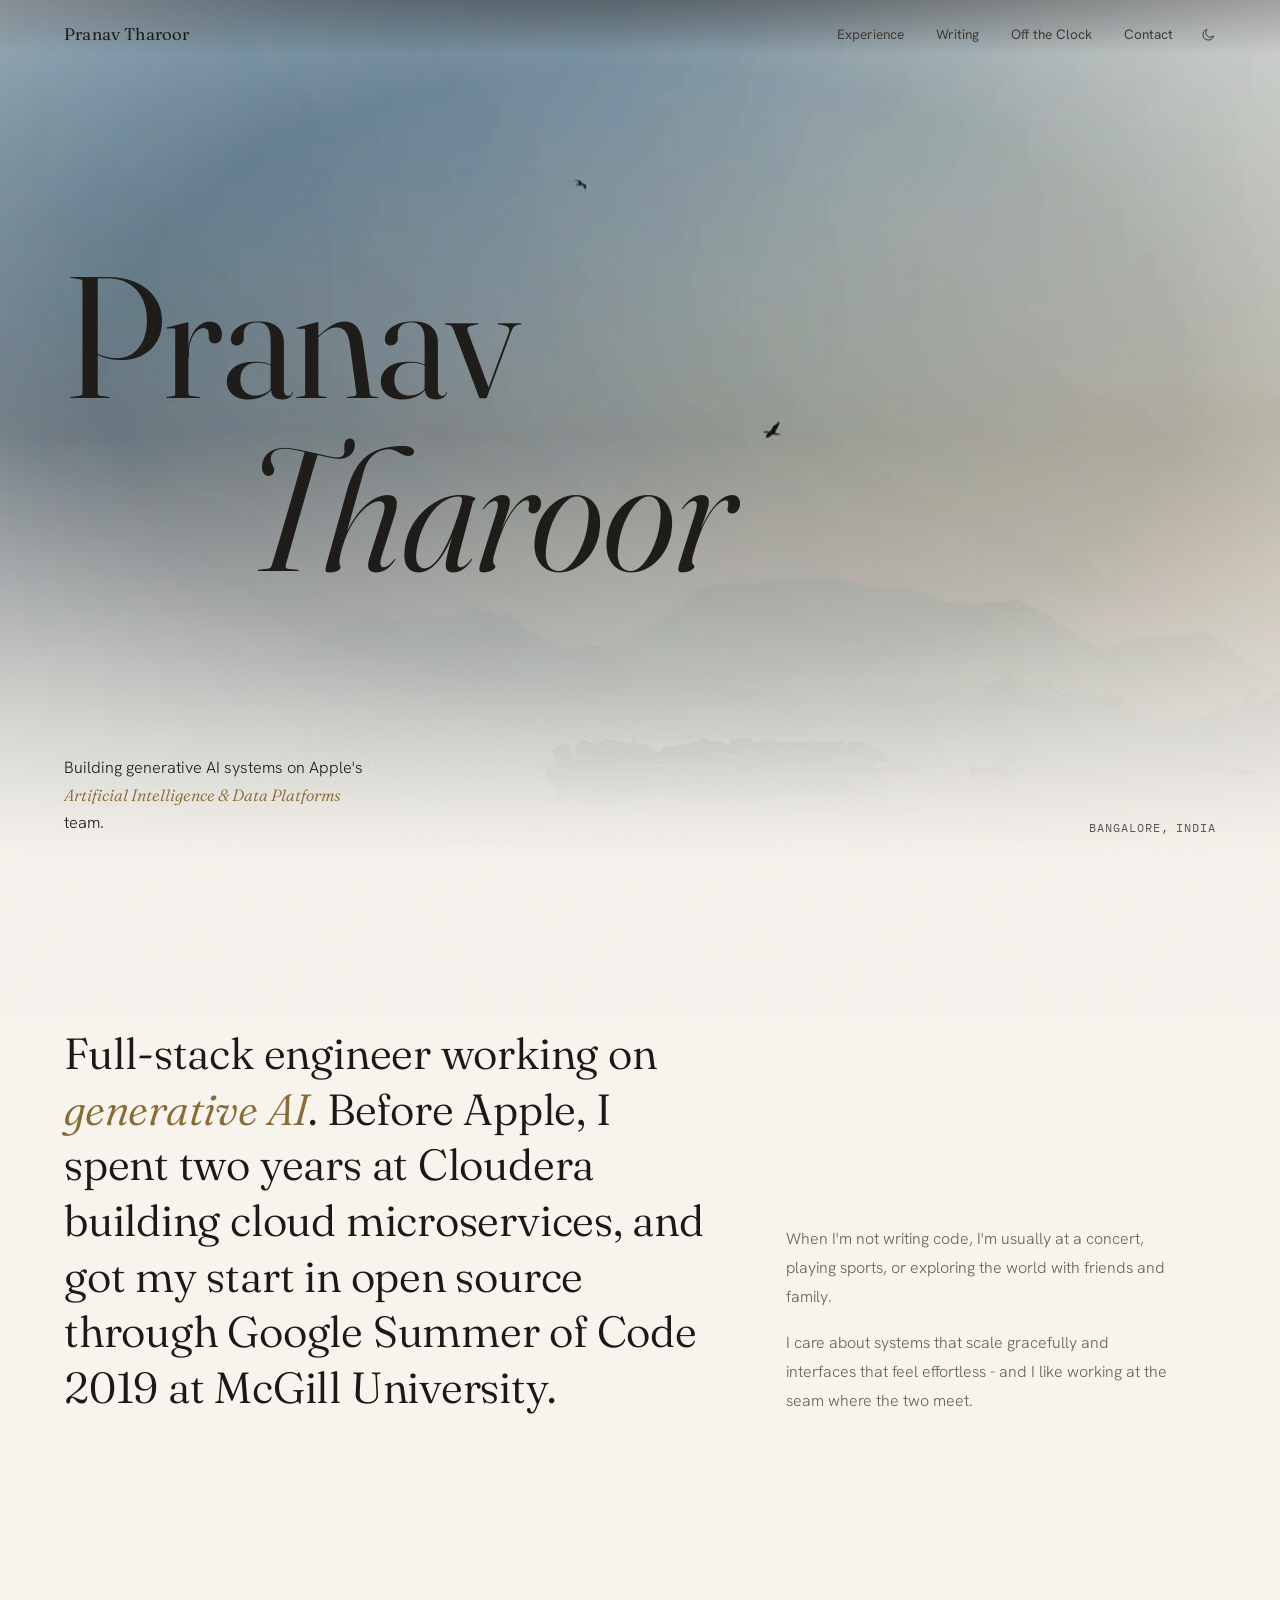
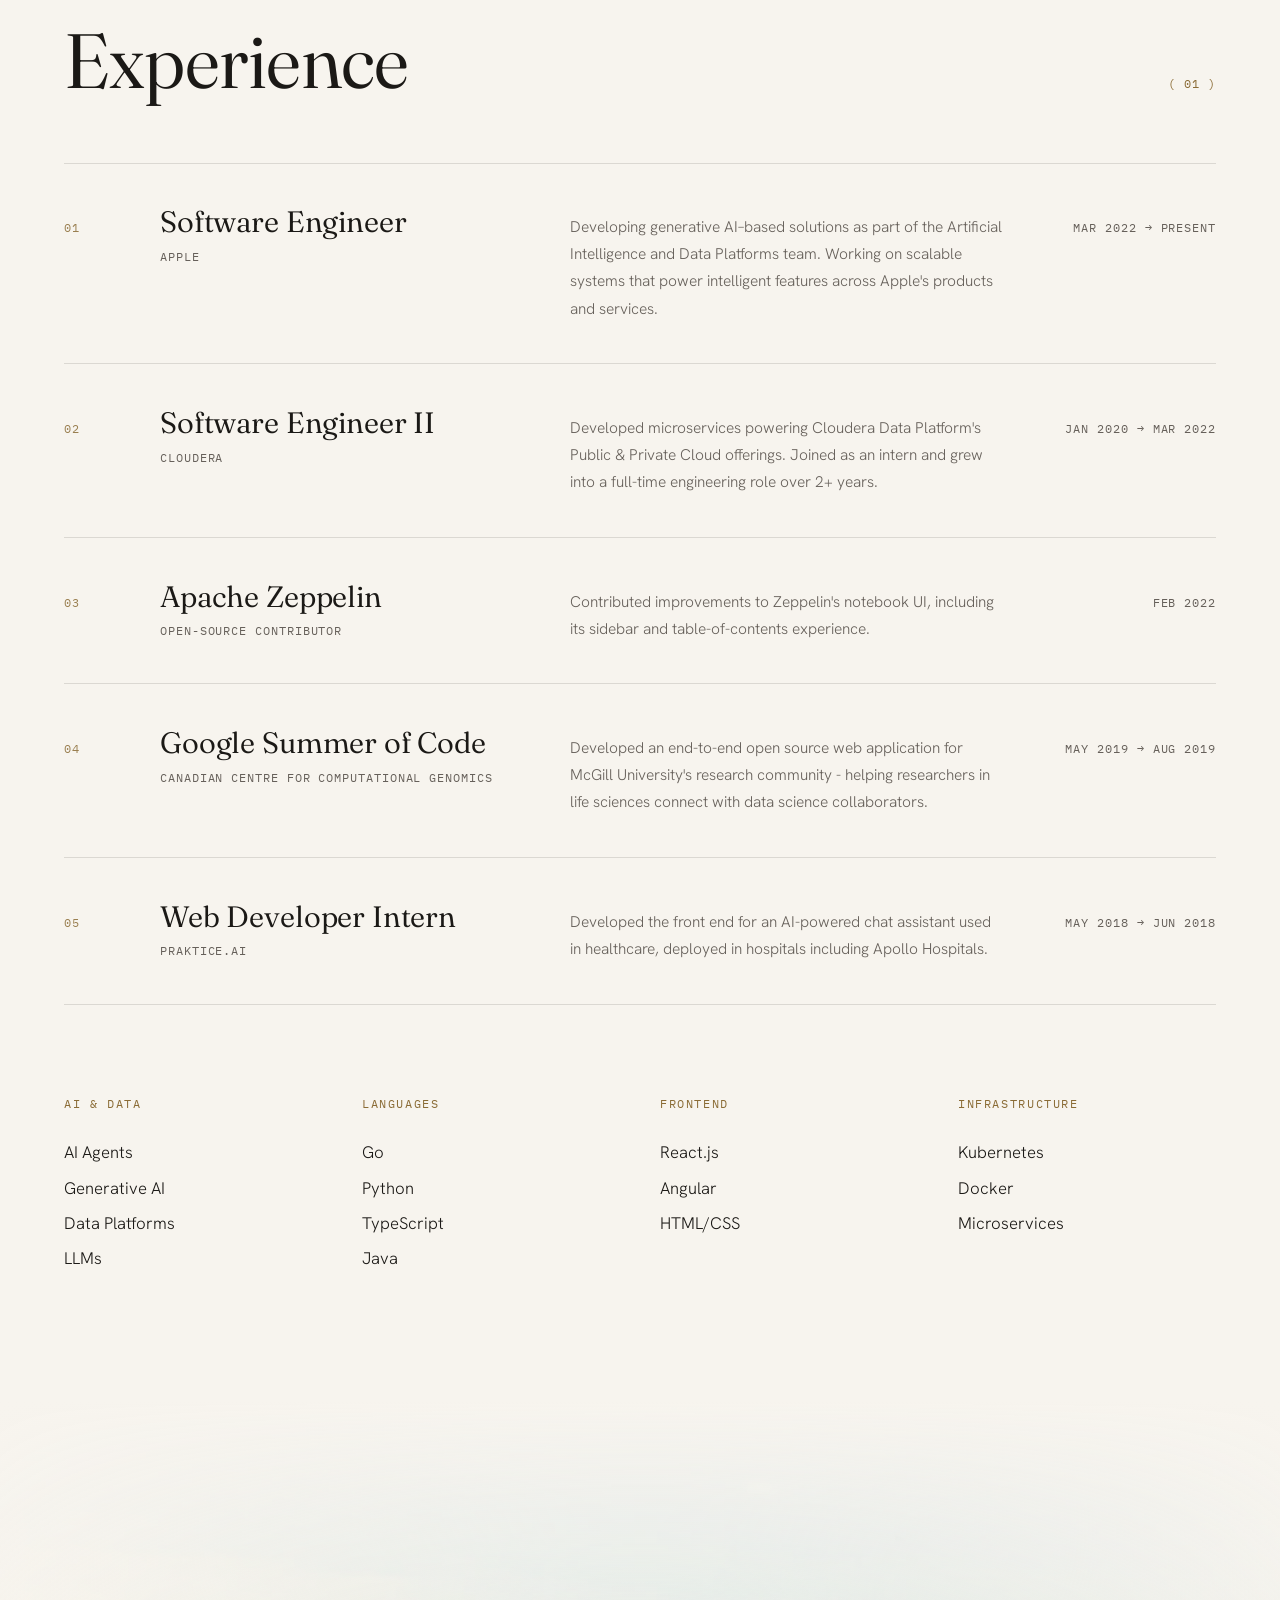
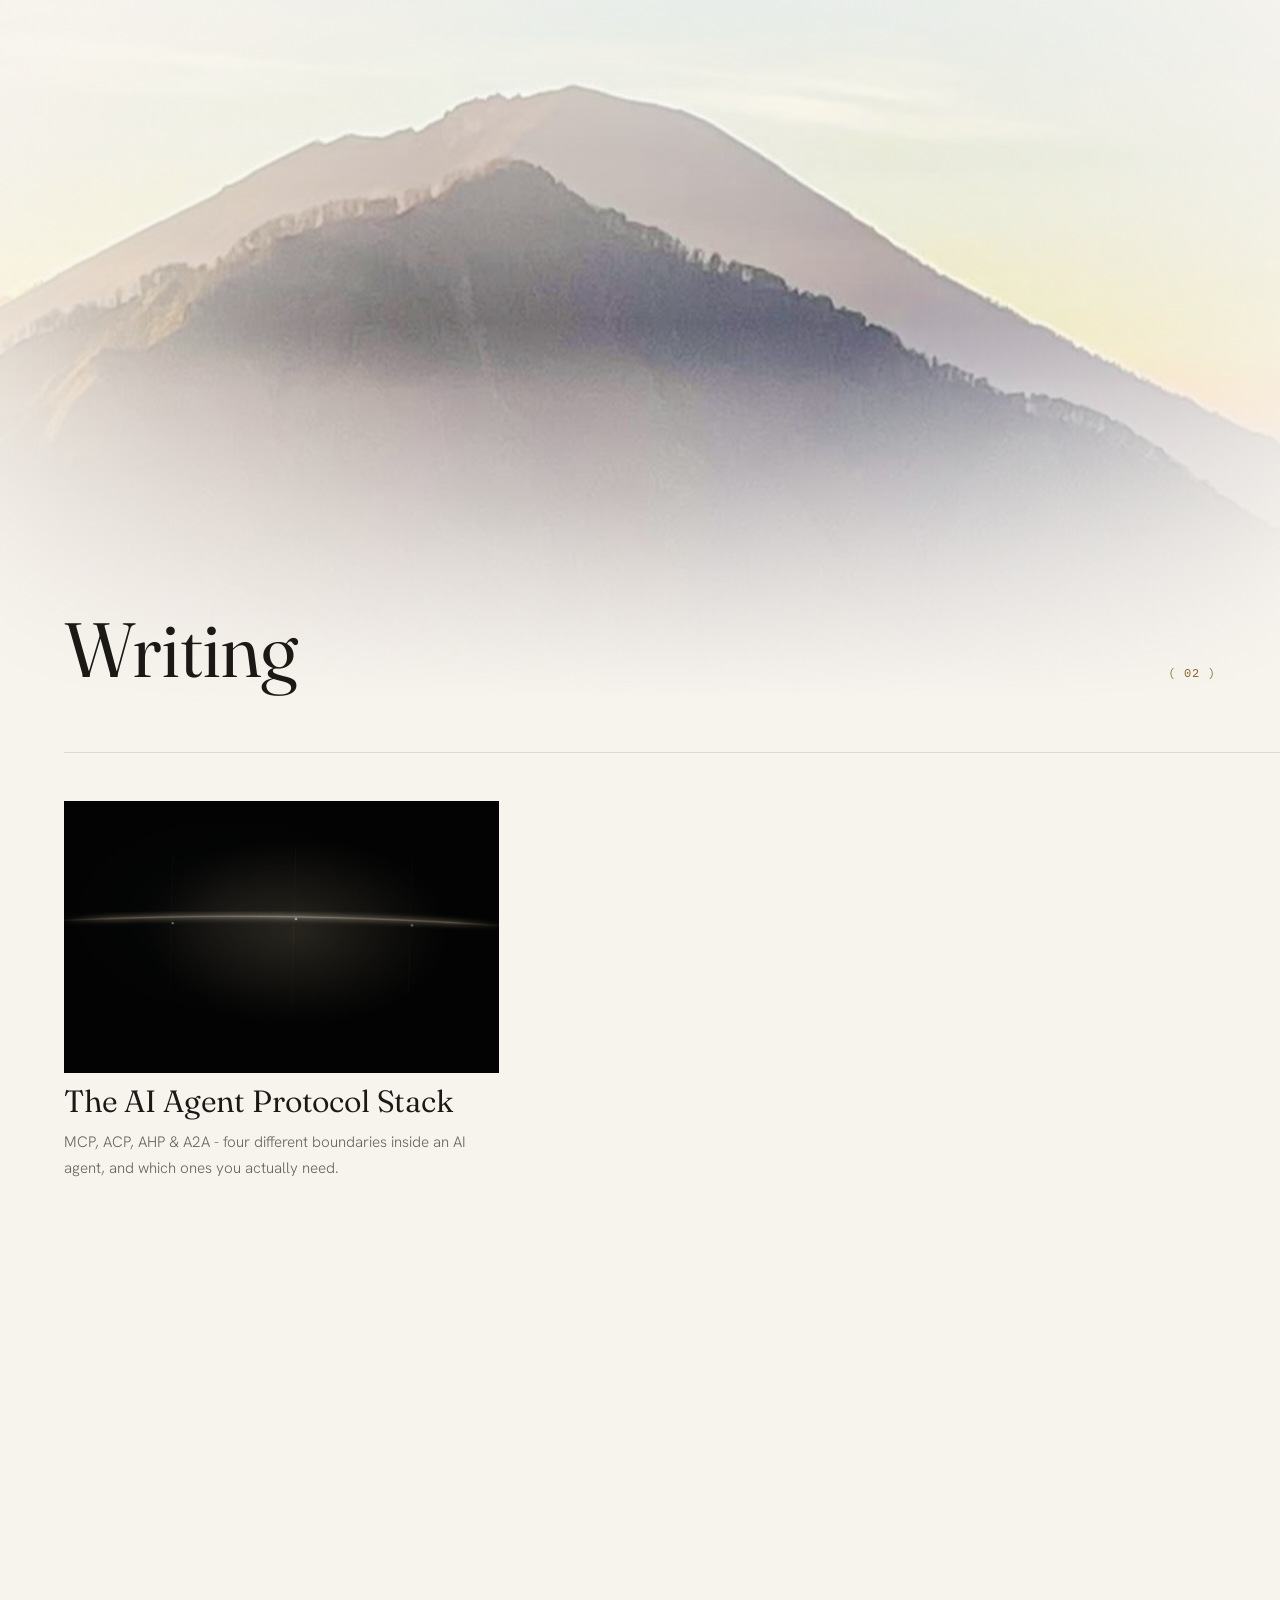
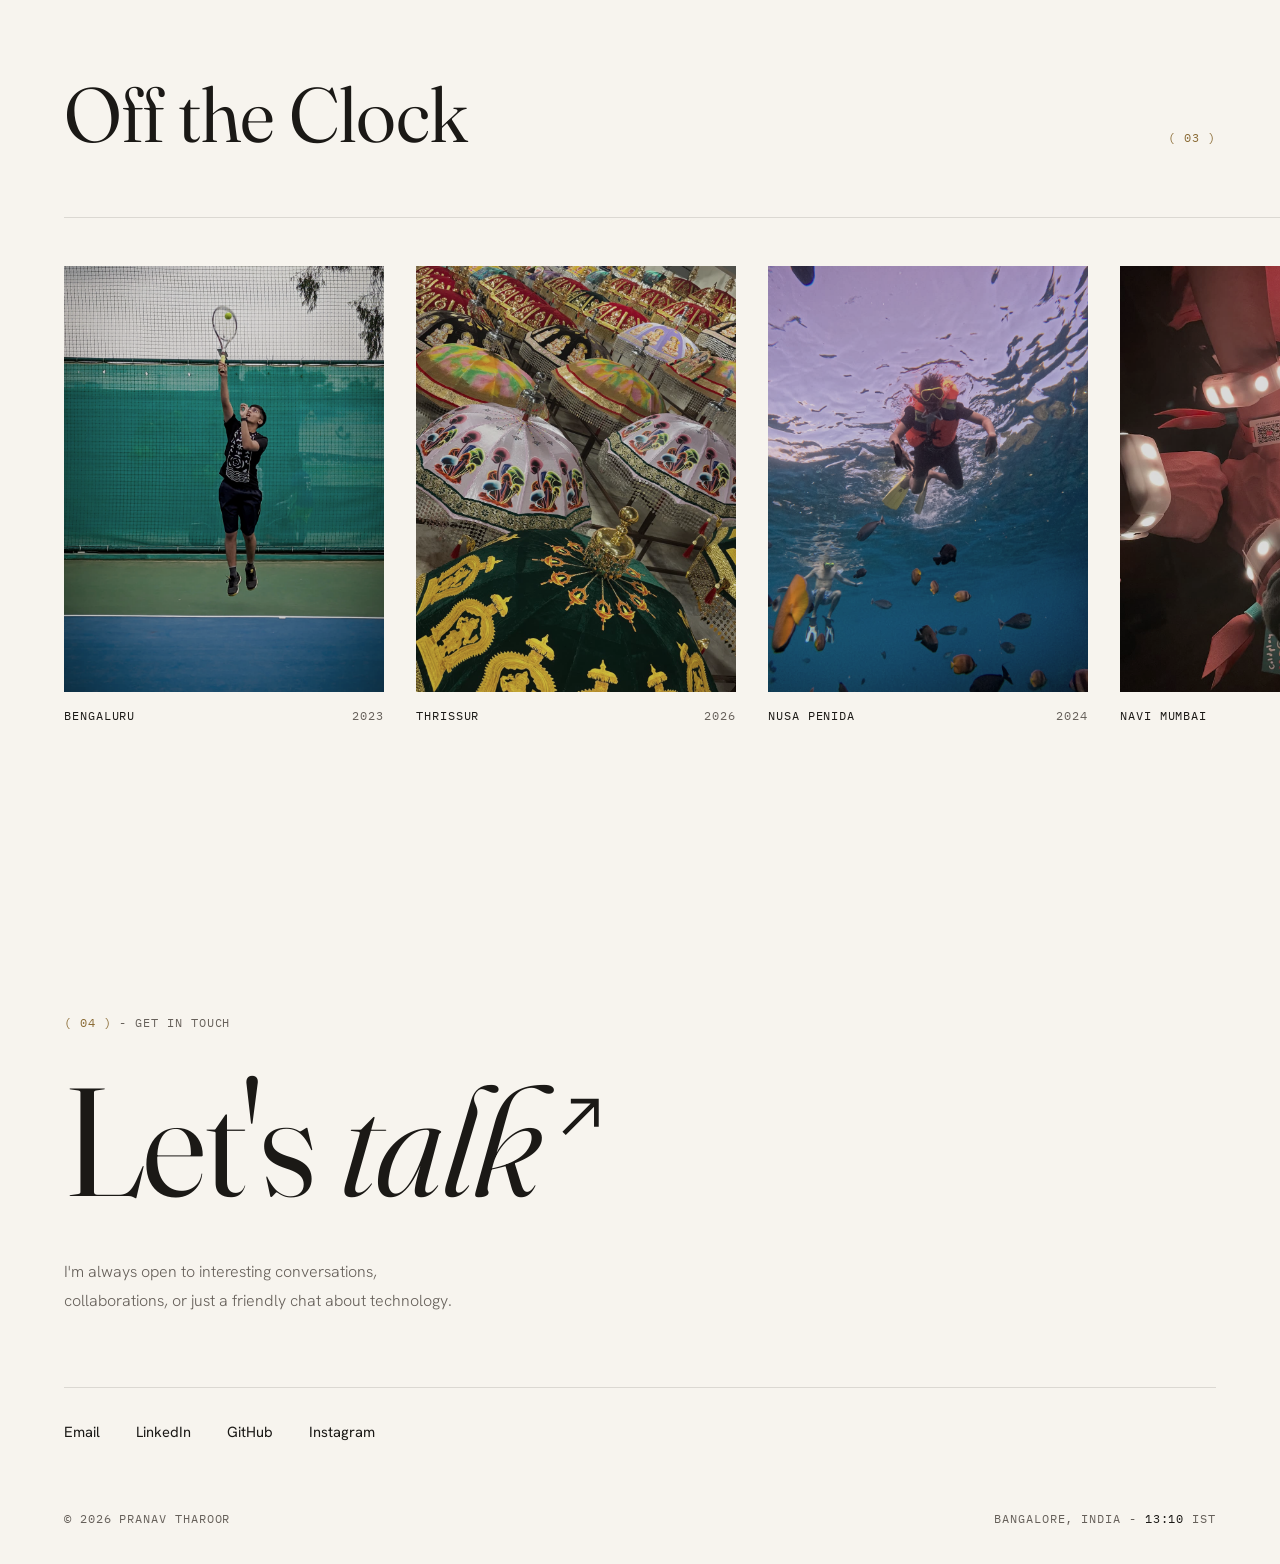
==== index.html @ c59df509 "Add Apache Zeppelin to Experience, and fix a date-column alignment bug Apache Zeppelin / Open-source" ====
<!DOCTYPE html>
<!-- data-writing is the switch for the Writing section: "off" ships without
     it, "on" ships it. Nothing else needs changing — the indices renumber
     themselves and Mount Batur moves back into Off the Clock when it is off. -->
<html lang="en" data-writing="on">
  <head>
    <!-- Stamps data-theme before the <style> below ever paints, so a stored
         preference that disagrees with the system (dark system, saved
         light choice) never flashes the wrong theme first. Blocking and
         inline on purpose — anything deferred runs after first paint.
         Also creates the theme-color meta tag here (not as a static tag
         below) so browser chrome — Safari/Chrome's address bar, iOS's
         status bar — starts in the right color instead of flashing dark
         then correcting once the deferred toggle script runs. --ink's
         two values, kept in sync by hand since a meta tag can't read a
         CSS custom property; the toggle script further down keeps this
         same tag in sync on every later theme change. -->
    <script>
      (function () {
        var stored = null;
        try {
          stored = localStorage.getItem("theme");
        } catch (e) {}
        if (stored === "light" || stored === "dark") {
          document.documentElement.dataset.theme = stored;
        }
        var isLight = stored === "light" || (!stored && window.matchMedia("(prefers-color-scheme: light)").matches);
        var meta = document.createElement("meta");
        meta.setAttribute("name", "theme-color");
        meta.setAttribute("content", isLight ? "#f7f4ee" : "#0d0d0f");
        document.head.appendChild(meta);
      })();
    </script>
    <meta charset="UTF-8" />
    <meta name="viewport" content="width=device-width, initial-scale=1.0" />
    <title>Pranav Tharoor</title>
    <meta
      name="description"
      content="Building generative AI systems on Apple's Artificial Intelligence &amp; Data Platforms team, based in Bangalore. Portfolio, writing, and personal projects."
    />
    <link rel="canonical" href="https://pranavtharoor.com/" />

    <!-- Social preview. og:image must be an absolute URL — crawlers do not
         resolve relative paths. Bump the ?v when og.jpg is replaced, or
         Facebook and LinkedIn will keep serving the cached old one. -->
    <meta property="og:type" content="website" />
    <meta property="og:site_name" content="Pranav Tharoor" />
    <meta property="og:url" content="https://pranavtharoor.com/" />
    <meta property="og:title" content="Pranav Tharoor" />
    <meta
      property="og:description"
      content="Building generative AI systems on Apple's Artificial Intelligence &amp; Data Platforms team, based in Bangalore. Portfolio, writing, and personal projects."
    />
    <meta
      property="og:image"
      content="https://pranavtharoor.com/img/og.jpg?v=1"
    />
    <meta property="og:image:type" content="image/jpeg" />
    <meta property="og:image:width" content="1200" />
    <meta property="og:image:height" content="630" />
    <meta property="og:image:alt" content="Pranav Tharoor" />
    <meta name="twitter:card" content="summary_large_image" />
    <meta name="twitter:title" content="Pranav Tharoor" />
    <meta
      name="twitter:description"
      content="Building generative AI systems on Apple's Artificial Intelligence &amp; Data Platforms team, based in Bangalore. Portfolio, writing, and personal projects."
    />
    <meta
      name="twitter:image"
      content="https://pranavtharoor.com/img/og.jpg?v=1"
    />

    <!-- Structured data, so search engines tie the name to the right person.
         Deliberately no email here — it is already a mailto link in the page,
         and repeating it as structured data only makes harvesting tidier. -->
    <script type="application/ld+json">
      {
        "@context": "https://schema.org",
        "@type": "Person",
        "name": "Pranav Tharoor",
        "url": "https://pranavtharoor.com/",
        "image": "https://pranavtharoor.com/img/og.jpg",
        "jobTitle": "Software Engineer",
        "worksFor": { "@type": "Organization", "name": "Apple" },
        "address": {
          "@type": "PostalAddress",
          "addressLocality": "Bangalore",
          "addressRegion": "Karnataka",
          "addressCountry": "IN"
        },
        "knowsAbout": [
          "Generative AI",
          "Large Language Models",
          "Data Platforms",
          "Distributed Systems"
        ],
        "sameAs": [
          "https://github.com/pranavtharoor",
          "https://in.linkedin.com/in/pranavtharoor"
        ]
      }
    </script>

    <link rel="icon" type="image/svg+xml" href="/favicon.svg" />
    <link rel="preconnect" href="https://fonts.googleapis.com" />
    <link rel="preconnect" href="https://fonts.gstatic.com" crossorigin="" />
    <link
      href="https://fonts.googleapis.com/css2?family=Fraunces:ital,opsz,wght@0,9..144,300..500;1,9..144,300..500&amp;family=Hanken+Grotesk:wght@300;400;500&amp;family=IBM+Plex+Mono:wght@400;500&amp;display=swap"
      rel="stylesheet"
    />
    <style>
      *,
      *::before,
      *::after {
        box-sizing: border-box;
        margin: 0;
        padding: 0;
      }

      /* ————— THEME —————
         --ink/--bone/--muted/--gold/--line are page chrome: they flip
         between the dark and light blocks below. The hero video and the
         Writing section's pinned photograph are graded footage, not
         chrome — same reason the print sheet forces gold to near-black
         rather than trying to make champagne work on paper. Text sitting
         on that footage (the hero masthead, Writing's title/index, nav)
         still flips with the theme same as everywhere else; what stays
         put instead is the footage's own overlay gradients — see
         .hero-video::after, .wr-veil and nav::after, each with a light-
         theme override that washes toward white instead of black once
         the text sitting on them needs to go dark to match. --ink-fixed
         is the one token that stays put on purpose: ::selection's text
         colour, which sits on a gold highlight in both themes and has no
         reason to flip with it. */
      :root {
        --ink: #0d0d0f;
        --ink-soft: #131315;
        --bone: #eae7e1;
        --muted: #8f8c85;
        --gold: #c2a87c;
        --line: rgba(234, 231, 225, 0.12);

        --ink-fixed: #0d0d0f;

        --serif: "Fraunces", Georgia, serif;
        --sans: "Hanken Grotesk", -apple-system, sans-serif;
        --mono: "IBM Plex Mono", monospace;
        --ease: cubic-bezier(0.19, 1, 0.22, 1);
      }
      /* System default: only applies while nothing has been chosen by hand
         (the [data-theme] blocks below both outrank this on specificity). */
      @media (prefers-color-scheme: light) {
        :root {
          --ink: #f7f4ee;
          --ink-soft: #efebe2;
          --bone: #1b1916;
          --muted: #66605a;
          --gold: #8a6b35;
          --line: rgba(20, 18, 14, 0.12);
        }
      }
      :root[data-theme="dark"] {
        --ink: #0d0d0f;
        --ink-soft: #131315;
        --bone: #eae7e1;
        --muted: #8f8c85;
        --gold: #c2a87c;
        --line: rgba(234, 231, 225, 0.12);
      }
      :root[data-theme="light"] {
        --ink: #f7f4ee;
        --ink-soft: #efebe2;
        --bone: #1b1916;
        --muted: #66605a;
        --gold: #8a6b35;
        --line: rgba(20, 18, 14, 0.12);
      }

      html {
        scroll-behavior: smooth;
      }

      body {
        font-family: var(--sans);
        font-weight: 300;
        background: var(--ink);
        color: var(--bone);
        line-height: 1.6;
        font-size: 16px;
        overflow-x: hidden;
      }

      ::selection {
        background: var(--gold);
        color: var(--ink-fixed);
      }

      em {
        font-family: var(--serif);
        font-style: italic;
        font-weight: 340;
      }

      .mono {
        font-family: var(--mono);
        font-size: 0.72rem;
        font-weight: 400;
        letter-spacing: 0.08em;
        text-transform: uppercase;
      }

      /* ————— FILM GRAIN ————— */
      .grain {
        position: fixed;
        inset: -120px;
        z-index: 300;
        pointer-events: none;
        opacity: 0.05;
        background-image: url("data:image/svg+xml,%3Csvg xmlns='http://www.w3.org/2000/svg' width='280' height='280'%3E%3Cfilter id='n'%3E%3CfeTurbulence type='fractalNoise' baseFrequency='0.85' numOctaves='2' stitchTiles='stitch'/%3E%3C/filter%3E%3Crect width='100%25' height='100%25' filter='url(%23n)'/%3E%3C/svg%3E");
        animation: grain 1.4s steps(7) infinite;
      }
      @keyframes grain {
        0% {
          transform: translate(0, 0);
        }
        20% {
          transform: translate(-40px, 30px);
        }
        40% {
          transform: translate(30px, -50px);
        }
        60% {
          transform: translate(-50px, -20px);
        }
        80% {
          transform: translate(40px, 40px);
        }
        100% {
          transform: translate(0, 0);
        }
      }

      /* ————— BIRD —————
         z-index 90 sits above .hero-frame (2) and every section, below nav
         (100) and the grain (300) — so it passes behind the nav glass and
         gets dithered by the grain like everything else on the page.

         --bone rather than --muted: bone is the body text colour, so every
         scrim on this page (.hero-video::after, .wr-scrim, .wr-veil) already
         exists to keep it legible over the footage in both themes, and the
         bird inherits all of that for free. --muted is the token that failed
         exactly this test once already — see the hardcoded override on
         .nav-links a. */
      .bird {
        position: fixed;
        left: 0;
        top: var(--y, 0px);
        z-index: 90;
        width: var(--w, 20px);
        height: var(--w, 20px);
        pointer-events: none;
        color: var(--bone);
        opacity: 0;
        /* -100% is the element's own width, so it rests exactly off-screen —
           no vw overshoot to reason about against body's overflow-x: hidden. */
        transform: translate3d(-100%, 0, 0);
      }
      .bird.is-flying {
        opacity: 0.38;
        animation: fly var(--t) linear var(--delay, 0s) var(--dir, normal)
          forwards;
      }
      /* linear, and a single `to` stop. animation-timing-function applies per
         keyframe interval, so the default ease across stops at 0/50/100 would
         decelerate the bird to a near-stop mid-screen and accelerate it out
         again. A distant bird holds its speed; holding it also means the
         drift can be monotonic, so there is no midpoint to declare. */
      @keyframes fly {
        to {
          transform: translate3d(100vw, var(--rise, 0px), 0);
        }
      }
      /* The flap is a vertical mirror of the same path: scaleY(1) is wings up,
         scaleY(-1) is wings down, and the pass through zero is the
         wings-level frame we would otherwise have to draw. transform-box:
         view-box puts the origin on the body at 12,12, so the wings move and
         the body holds still.

         Three beats then a glide — a gull cruises far more than it flaps, and
         a mark that flaps without pause for twenty seconds is the one thing
         most likely to read as a sprite. The short downstroke against the
         longer recovery is most of what sells it. Scoped to .is-flying so
         there is no infinite animation parked on an idle element. */
      .bird.is-flying path {
        transform-box: view-box;
        /* Both of these are load-bearing. SVG child elements default to
           transform-origin: 0 0, not 50% 50% like HTML — without this the
           scaleY(-1) downstroke mirrors the path clean out of the top of the
           viewBox, where it is clipped, and the bird vanishes on every
           wingbeat. With view-box, 50% 50% is the body at (12,12). */
        transform-origin: 50% 50%;
        animation: flap var(--fw, 2.4s) ease-in-out infinite;
      }
      @keyframes flap {
        0%,
        8% {
          transform: scaleY(0.35);
        }
        15% {
          transform: scaleY(-1);
        }
        26% {
          transform: scaleY(1);
        }
        33% {
          transform: scaleY(-1);
        }
        44% {
          transform: scaleY(1);
        }
        51% {
          transform: scaleY(-1);
        }
        62%,
        100% {
          transform: scaleY(0.35);
        }
      }

      /* ————— NAV ————— */
      nav {
        position: fixed;
        top: 0;
        left: 0;
        right: 0;
        z-index: 100;
        display: flex;
        align-items: center;
        justify-content: space-between;
        padding: 0 5vw;
        height: 68px;
      }
      /* The glass lives on a pseudo-element, not on nav itself, for two
         reasons: it has to reach past the bar to have anywhere to fade into,
         and a mask on it fades the blur as well as the tint. Masking is the
         whole trick — backdrop-filter is normally a hard-edged rectangle that
         stops dead at the element bounds, but when the element carries a mask
         the filtered backdrop is composited through it, so the blur can taper
         off the same way the darkness does. Full strength through the links,
         then out over the ~88px below them.

         The falloff is the (1 - t)^2.5 shape used by the Writing veil, for the
         same reason: a linear mask lands on zero with the slope still steep
         and the eye finds the line, which is the hard edge we are removing.
         Held opaque to 35% so the type keeps the full 0.35 tint it had before
         — above that line this is pixel-identical to the old bar.

         pointer-events matters here: the box extends 68px below the nav, and
         without this it would swallow clicks on whatever sits under it. */
      nav::before,
      nav::after {
        content: "";
        position: absolute;
        inset: 0 0 auto 0;
        z-index: -1;
        pointer-events: none;
        transition: opacity 0.5s var(--ease);
      }
      /* The blur. Masking is the whole trick — backdrop-filter is normally a
         hard-edged rectangle that stops dead at the element bounds, but when
         the element carries a mask the filtered backdrop composites through
         it, so the blur can taper instead of ending.

         Deliberately the shorter of the two layers. A masked backdrop-filter
         lays blurred content over sharp content, and through the middle of the
         ramp — roughly alpha 0.3 to 0.7 — that reads as ghosting around type.
         Keeping the blur short keeps that band to ~30px. Stretching this to
         match the tint would triple it and the page would just look smudged.

         Stops are in px, not percentages, so the opaque plateau stays welded
         to the type at 48px no matter what height this box is given. */
      nav::before {
        height: 140px;
        backdrop-filter: blur(16px) saturate(140%);
        -webkit-backdrop-filter: blur(16px) saturate(140%);
        -webkit-mask-image: linear-gradient(
          to bottom,
          rgba(0, 0, 0, 1) 0,
          rgba(0, 0, 0, 1) 48px,
          rgba(0, 0, 0, 0.727) 59px,
          rgba(0, 0, 0, 0.487) 71px,
          rgba(0, 0, 0, 0.279) 85px,
          rgba(0, 0, 0, 0.128) 100px,
          rgba(0, 0, 0, 0.042) 114px,
          rgba(0, 0, 0, 0.005) 129px,
          rgba(0, 0, 0, 0) 140px
        );
        mask-image: linear-gradient(
          to bottom,
          rgba(0, 0, 0, 1) 0,
          rgba(0, 0, 0, 1) 48px,
          rgba(0, 0, 0, 0.727) 59px,
          rgba(0, 0, 0, 0.487) 71px,
          rgba(0, 0, 0, 0.279) 85px,
          rgba(0, 0, 0, 0.128) 100px,
          rgba(0, 0, 0, 0.042) 114px,
          rgba(0, 0, 0, 0.005) 129px,
          rgba(0, 0, 0, 0) 140px
        );
      }
      /* The darkness, running nearly twice as far. This one is only a
         gradient — no filter — so its length costs nothing to composite, which
         is what lets the tint blend out over 240px while the blur above stays
         cheap and tight. Same (1 - t)^2.5 falloff as the Writing veil: a
         linear ramp lands on zero with the slope still steep and the eye finds
         the line, which is the edge being removed in the first place.
         Paints after ::before, so it darkens the blurred result. */
      nav::after {
        height: 240px;
        background: linear-gradient(
          to bottom,
          rgba(13, 13, 15, 0.35) 0,
          rgba(13, 13, 15, 0.35) 48px,
          rgba(13, 13, 15, 0.254) 73px,
          rgba(13, 13, 15, 0.17) 101px,
          rgba(13, 13, 15, 0.098) 133px,
          rgba(13, 13, 15, 0.045) 167px,
          rgba(13, 13, 15, 0.015) 201px,
          rgba(13, 13, 15, 0.002) 224px,
          rgba(13, 13, 15, 0) 240px
        );
      }
      /* Light theme: the glass lightens instead of darkens — nav text is
         dark now (see .nav-name), so it needs a light patch to sit on, same
         swap as the Writing scrim. Same falloff shape, recoloured via
         color-mix so each stop tracks whichever --ink is current. */
      :root[data-theme="light"] nav::after {
        background: linear-gradient(
          to bottom,
          color-mix(in srgb, var(--ink) 35%, transparent) 0,
          color-mix(in srgb, var(--ink) 35%, transparent) 48px,
          color-mix(in srgb, var(--ink) 25.4%, transparent) 73px,
          color-mix(in srgb, var(--ink) 17%, transparent) 101px,
          color-mix(in srgb, var(--ink) 9.8%, transparent) 133px,
          color-mix(in srgb, var(--ink) 4.5%, transparent) 167px,
          color-mix(in srgb, var(--ink) 1.5%, transparent) 201px,
          color-mix(in srgb, var(--ink) 0.2%, transparent) 224px,
          transparent 240px
        );
      }
      @media (prefers-color-scheme: light) {
        :root:not([data-theme="dark"]) nav::after {
          background: linear-gradient(
            to bottom,
            color-mix(in srgb, var(--ink) 35%, transparent) 0,
            color-mix(in srgb, var(--ink) 35%, transparent) 48px,
            color-mix(in srgb, var(--ink) 25.4%, transparent) 73px,
            color-mix(in srgb, var(--ink) 17%, transparent) 101px,
            color-mix(in srgb, var(--ink) 9.8%, transparent) 133px,
            color-mix(in srgb, var(--ink) 4.5%, transparent) 167px,
            color-mix(in srgb, var(--ink) 1.5%, transparent) 201px,
            color-mix(in srgb, var(--ink) 0.2%, transparent) 224px,
            transparent 240px
          );
        }
      }
      /* One state, driven by whether the masthead is still on screen — the
         glass and the small name arrive together as it passes behind.
         Keep them on the same trigger. Hanging the glass off the hero instead
         left a stretch where the masthead had gone, the small name was in, and
         the hero's own role line scrolled under a nav with nothing behind it.
         The glass is dropped over the hero at all because the video already
         carries its own top gradient — 0.72 ink at the top, out by 32%, so
         still 0.56 at the bar's 68px, ample ground for the links. Laying
         another 0.35 over that made the image 35% dimmer above the line than
         below. Fading the layer's opacity rather than animating
         backdrop-filter, which is expensive to interpolate and janky. */
      .nav--masthead::before,
      .nav--masthead::after {
        opacity: 0;
      }
      .nav-name {
        font-family: var(--serif);
        font-weight: 380;
        font-size: 1.05rem;
        letter-spacing: 0.01em;
        /* Flipping, not *-fixed: nav::after's glass lightens instead of
           darkening in light theme (see below), so dark text is what
           actually reads against it now. */
        color: var(--bone);
        text-decoration: none;
        transition: opacity 0.5s var(--ease), visibility 0.5s var(--ease);
      }
      /* Held back while the masthead is on screen — otherwise the name is set
         twice at once. visibility, not display: the nav is a space-between
         flex row, so removing the name from layout would slide the links left
         and back every time it toggles. It also drops out of the tab order
         while hidden, which opacity alone would not do. */
      .nav--masthead .nav-name {
        opacity: 0;
        visibility: hidden;
      }
      /* Groups the links and the theme toggle so nav keeps exactly two
         flex children — adding the toggle as a third would pull it to
         the bar's dead center instead of the right edge. */
      .nav-right {
        display: flex;
        align-items: center;
        gap: 1.75rem;
      }
      .nav-links {
        display: flex;
        gap: 2rem;
        list-style: none;
      }
      .nav-links a {
        color: var(--muted);
        text-decoration: none;
        font-size: 0.85rem;
        font-weight: 400;
        transition: color 0.2s ease;
      }
      .nav-links a:hover {
        color: var(--bone);
      }
      /* --muted reads fine at rest on dark, but on light it's a warm mid-
         grey that's too close to the (also light) glass behind it. Darker,
         fixed value rather than tuning --muted itself — that token is
         shared with job/contact copy elsewhere that isn't sitting on nav's
         glass and doesn't have the same contrast problem. */
      :root[data-theme="light"] .nav-links a {
        color: #3d3a35;
      }
      @media (prefers-color-scheme: light) {
        :root:not([data-theme="dark"]) .nav-links a {
          color: #3d3a35;
        }
      }
      /* Theme toggle — plain icon button, same restrained language as the
         nav links: no fill, no border, a hover tint and nothing else. */
      .theme-toggle {
        display: flex;
        align-items: center;
        justify-content: center;
        background: none;
        border: none;
        padding: 0.4rem;
        margin: -0.4rem;
        color: var(--muted);
        cursor: pointer;
        transition: color 0.2s ease;
      }
      .theme-toggle:hover {
        color: var(--gold);
      }
      :root[data-theme="light"] .theme-toggle {
        color: #3d3a35;
      }
      @media (prefers-color-scheme: light) {
        :root:not([data-theme="dark"]) .theme-toggle {
          color: #3d3a35;
        }
      }
      .theme-toggle svg {
        width: 15px;
        height: 15px;
        display: block;
      }
      /* Icon shown = theme a click switches to. The inline script in <head>
         always resolves and stamps data-theme before first paint (including
         mirroring system preference when nothing has been chosen by hand),
         so these two rules are the only ones that matter with JS on. The
         media query is strictly a no-JS fallback. */
      .theme-toggle [data-icon-moon] {
        display: none;
      }
      :root[data-theme="light"] .theme-toggle [data-icon-sun] {
        display: none;
      }
      :root[data-theme="light"] .theme-toggle [data-icon-moon] {
        display: block;
      }
      @media (prefers-color-scheme: light) {
        :root:not([data-theme]) .theme-toggle [data-icon-sun] {
          display: none;
        }
        :root:not([data-theme]) .theme-toggle [data-icon-moon] {
          display: block;
        }
      }

      /* ————— HERO ————— */
      #hero {
        position: relative;
        height: 100vh;
        min-height: 620px;
        overflow: hidden;
      }

      .hero-video {
        position: absolute;
        inset: 0;
        opacity: 0;
        animation: fade-in 1.8s ease 0.2s forwards;
      }
      .hero-video video {
        position: absolute;
        top: 0;
        left: 0;
        width: 100%;
        height: 115%;
        object-fit: cover;
        object-position: center 40%;
        transform: rotateY(180deg) translate3d(0, var(--parallax, 0px), 0);
        filter: grayscale(0.15) contrast(1.05) brightness(0.72);
        will-change: transform;
      }
      /* iOS paints its own play button over any paused video — including over
         a poster while autoplay is still being refused. Cover every shadow
         part, and apply it to the strip clips too, not just the hero. */
      video::-webkit-media-controls,
      video::-webkit-media-controls-enclosure,
      video::-webkit-media-controls-panel,
      video::-webkit-media-controls-panel-container,
      video::-webkit-media-controls-overlay-play-button,
      video::-webkit-media-controls-play-button,
      video::-webkit-media-controls-start-playback-button {
        display: none !important;
        -webkit-appearance: none !important;
        opacity: 0 !important;
        pointer-events: none !important;
        height: 0 !important;
        width: 0 !important;
      }
      .hero-video::after {
        content: "";
        position: absolute;
        inset: 0;
        /* Corner vignette and the top scrim (nav legibility) stay literal,
           fixed-dark — mood grading on the footage itself. Only the bottom
           stop is a page-boundary handoff, so it alone follows the theme:
           the video now resolves into whichever colour the section below
           it actually is. */
        background: radial-gradient(
            110% 90% at 50% 42%,
            transparent 42%,
            rgba(13, 13, 15, 0.6) 100%
          ),
          linear-gradient(
            to bottom,
            rgba(13, 13, 15, 0.72) 0%,
            transparent 32%,
            /* color-mix, not the bare "transparent" keyword: fading a
               variable color straight to transparent interpolates through
               transparent BLACK, which is invisible against dark --ink but
               shows as a muddy grey dip once --ink is a light cream. */
              color-mix(in srgb, var(--ink) 0%, transparent) 62%,
            var(--ink) 100%
          );
        pointer-events: none;
      }
      /* Light theme: the video washes toward white rather than black, since
         the masthead sitting on it is dark text now (see .hero-name). Kept
         as a full override rather than re-tokenizing the rule above —
         the stop positions themselves change, not just the colour, so a
         var() swap alone can't do this. A sliver of the original dark top
         scrim survives (0-6%) purely so the permanently-dark nav glass
         still has *something* dark immediately behind it. Past that the
         video is left alone until 48% — a much wider untouched band than
         earlier passes at this, so most of the frame stays visible footage
         — then washes to white by 96%, near the very bottom edge, so it
         still resolves cleanly into the section below. Radial corner
         vignette pushed out to match (38% vs. the earlier 20%). */
      :root[data-theme="light"] .hero-video::after {
        background: radial-gradient(
            110% 90% at 50% 42%,
            transparent 38%,
            var(--ink) 100%
          ),
          linear-gradient(
            to bottom,
            rgba(13, 13, 15, 0.5) 0%,
            transparent 6%,
            color-mix(in srgb, var(--ink) 0%, transparent) 48%,
            var(--ink) 96%
          );
      }
      @media (prefers-color-scheme: light) {
        :root:not([data-theme="dark"]) .hero-video::after {
          background: radial-gradient(
              110% 90% at 50% 42%,
              transparent 38%,
              var(--ink) 100%
            ),
            linear-gradient(
              to bottom,
              rgba(13, 13, 15, 0.5) 0%,
              transparent 6%,
              color-mix(in srgb, var(--ink) 0%, transparent) 48%,
              var(--ink) 96%
            );
        }
      }

      .hero-frame {
        position: relative;
        z-index: 2;
        height: 100%;
        display: flex;
        flex-direction: column;
        padding: 100px 5vw 7vh;
      }
      /* Two auto margins rather than justify-content, because the frame has
         two children now and space-between would pin the masthead to the top
         padding — a ~250px jump up the page. Auto margins are resolved before
         justify-content and split the free space evenly between them, which
         reproduces what space-between gave across three children: an equal gap
         above the masthead and below it, both scaling with viewport height.
         Measured, the masthead lands within 9px of where it used to sit. */
      .hero-name,
      .hero-bottom {
        margin-top: auto;
      }

      .hero-name {
        font-family: var(--serif);
        font-weight: 360;
        font-size: clamp(4.2rem, 13.5vw, 13.5rem);
        line-height: 0.94;
        letter-spacing: -0.01em;
        /* Flipping, not *-fixed: light theme washes the lower half of the
           video toward white (see .hero-video::after), so the masthead
           needs to go dark there rather than staying bone regardless. */
        color: var(--bone);
      }
      .hero-name .line {
        display: block;
        overflow: hidden;
        padding-bottom: 0.06em;
      }
      .hero-name .line-inner {
        display: block;
        transform: translateY(112%);
        animation: rise 1.3s var(--ease) 0.25s forwards;
      }
      .hero-name .line--2 {
        margin-left: clamp(2.5rem, 14vw, 15rem);
      }
      .hero-name .line--2 .line-inner {
        animation-delay: 0.38s;
        font-style: italic;
        font-weight: 340;
      }

      .hero-bottom {
        display: flex;
        justify-content: space-between;
        align-items: flex-end;
        gap: 2rem;
        opacity: 0;
        animation: fade-in 1s ease 1.1s forwards;
      }
      .hero-role {
        max-width: 34ch;
        font-size: 1.02rem;
        font-weight: 300;
        color: var(--bone);
        line-height: 1.65;
      }
      .hero-role em {
        color: var(--gold);
      }
      /* The fourth corner. Dimmer than the role beside it so the pair reads as
         statement and marginal note rather than two equal lines. color-mix,
         not a literal bone rgba, so this dims whichever bone is current. */
      .hero-where {
        color: color-mix(in srgb, var(--bone) 72%, transparent);
        white-space: nowrap;
      }

      @keyframes rise {
        to {
          transform: translateY(0);
        }
      }
      @keyframes fade-in {
        to {
          opacity: 1;
        }
      }

      /* ————— MARQUEE ————— */
      .marquee {
        border-top: 1px solid var(--line);
        border-bottom: 1px solid var(--line);
        padding: 1.1rem 0;
        overflow: hidden;
      }
      .marquee-track {
        display: flex;
        width: max-content;
        animation: marquee 42s linear infinite;
      }
      .marquee-set {
        display: flex;
        align-items: baseline;
        gap: 2.75rem;
        padding-right: 2.75rem;
        white-space: nowrap;
      }
      .mq-sans {
        font-size: 0.8rem;
        font-weight: 400;
        letter-spacing: 0.22em;
        text-transform: uppercase;
        color: var(--muted);
      }
      .mq-serif {
        font-family: var(--serif);
        font-style: italic;
        font-weight: 340;
        font-size: 1.15rem;
        color: var(--bone);
      }
      .mq-dot {
        color: var(--gold);
        font-size: 0.8rem;
      }
      @keyframes marquee {
        to {
          transform: translateX(-50%);
        }
      }

      /* ————— SECTIONS ————— */
      section {
        padding: clamp(6rem, 14vh, 10rem) 5vw;
      }

      .sec-head {
        display: flex;
        align-items: baseline;
        justify-content: space-between;
        gap: 2rem;
        margin-bottom: clamp(3rem, 7vh, 5rem);
      }
      .sec-title {
        font-family: var(--serif);
        font-weight: 360;
        font-size: clamp(2.6rem, 6vw, 4.8rem);
        line-height: 1;
        letter-spacing: -0.01em;
      }
      .sec-idx {
        color: var(--gold);
      }

      /* ————— STATEMENT / ABOUT ————— */
      #about {
        display: grid;
        grid-template-columns: 1.5fr 1fr;
        gap: clamp(2.5rem, 6vw, 6rem);
        align-items: end;
      }
      .statement-lead {
        font-family: var(--serif);
        font-weight: 340;
        font-size: clamp(1.7rem, 3.4vw, 3rem);
        line-height: 1.28;
        letter-spacing: -0.005em;
      }
      .statement-lead em {
        color: var(--gold);
      }
      .statement-body {
        display: flex;
        flex-direction: column;
        gap: 1.1rem;
        max-width: 44ch;
      }
      .statement-body p {
        color: var(--muted);
        font-size: 1rem;
        line-height: 1.8;
      }

      /* ————— EXPERIENCE ————— */
      #experience {
        padding-top: clamp(4rem, 9vh, 7rem);
      }
      .jobs {
        list-style: none;
        border-top: 1px solid var(--line);
      }
      .job {
        display: grid;
        /* Each <li> is its own grid, so an "auto" last column sizes to that
           row's own date text. Every date used to read "Mmm YYYY -> Mmm
           YYYY" (always 19 characters), so they all happened to land on the
           same width - fixing it in ch (the date is .mono, genuinely
           monospace) keeps that alignment for any date text, long or short. */
        grid-template-columns: 3.5rem 1.15fr 1.35fr 19ch;
        gap: 2.5rem;
        align-items: baseline;
        padding: 2.6rem 0;
        border-bottom: 1px solid var(--line);
      }
      .job-idx {
        color: var(--gold);
        opacity: 0.85;
      }
      .job-role {
        font-family: var(--serif);
        font-weight: 360;
        font-size: clamp(1.4rem, 2.3vw, 2rem);
        line-height: 1.15;
        letter-spacing: -0.005em;
      }
      .job-co {
        display: block;
        margin-top: 0.55rem;
        color: var(--muted);
      }
      /* Same underline-draw as .contact-links a, reused here for the one job
         with somewhere to send you: the official listing and the org's own
         thank-you page. currentColor keeps it right in both themes without
         a separate override. */
      .job-role a,
      .job-co a {
        color: inherit;
        text-decoration: none;
        padding-bottom: 2px;
        background-image: linear-gradient(currentColor, currentColor);
        background-size: 0% 1px;
        background-position: left bottom;
        background-repeat: no-repeat;
        transition: background-size 0.35s var(--ease), color 0.2s ease;
      }
      .job-role a:hover,
      .job-co a:hover {
        color: var(--gold);
        background-size: 100% 1px;
      }
      .job-desc {
        color: var(--muted);
        font-size: 0.97rem;
        line-height: 1.75;
        max-width: 56ch;
      }
      .job-date {
        color: var(--muted);
        white-space: nowrap;
        justify-self: end;
      }

      /* ————— CAPABILITIES —————
         No longer its own section — folded into Experience, one skills
         grid under the job list rather than a second heading.
         Deliberately no border-top: the last .job already closes the list
         with its own border-bottom, so a rule here would be a second
         hairline with nothing but whitespace between the two. The gap
         below plus the gold labels are the separation. */
      .caps {
        display: grid;
        grid-template-columns: repeat(4, 1fr);
        gap: 2.5rem;
        margin-top: clamp(4.5rem, 10vh, 7.5rem);
      }
      .cap h4 {
        font-family: var(--mono);
        font-size: 0.72rem;
        font-weight: 400;
        letter-spacing: 0.14em;
        text-transform: uppercase;
        color: var(--gold);
        margin-bottom: 1.4rem;
      }
      .cap ul {
        list-style: none;
      }
      .cap li {
        font-size: 1.05rem;
        font-weight: 300;
        color: var(--bone);
        line-height: 2.1;
      }

      /* ————— FEATURE FLAG —————
         The script removes the section outright, but it runs at the end of the
         body, and #writing is two screens tall — so CSS is what stops it
         painting and reflowing first. Hiding it here also means the plates are
         never fetched (a lazy image inside display:none does not load), and
         that the flag still holds with JavaScript off. */
      [data-writing="off"] #writing,
      [data-writing="off"] .nav-writing {
        display: none;
      }

      /* ————— WRITING —————
         The Mount Batur photograph is used the way the hero video is: as
         environment, never captioned. It is three plates of the same frame —
         the original, an inpainted backfill, and a cut-out foreground — panned
         at different rates, so the valley recedes while the ridge, the huts and
         the people hold their place. Everything visible is from the photograph.

         #writing sets padding: 0 on purpose. The base `section` rule adds 5vw
         down both sides, which on a full-bleed image reads as two black gaps;
         the horizontal padding belongs on .wr-content instead. */
      #writing {
        padding: 0;
      }
      /* #writing-top is the anchor target (see the header markup below) —
         native anchor scrolling puts its top flush with the viewport top,
         which tucks it straight under the fixed 68px nav. Clear the bar
         plus a little breathing room. */
      #writing-top {
        scroll-margin-top: 180px;
      }
      .wr-stage {
        position: relative;
        --p: 0;
        --mx: 0;
        --my: 0;
      }
      .wr-viewport {
        position: sticky;
        top: 0;
        height: 100svh;
        overflow: hidden;
        background: var(--ink);
      }
      /* isolate, or .wr-atmos would soft-light against the page behind it */
      .wr-scene {
        position: absolute;
        inset: 0;
        overflow: hidden;
        isolation: isolate;
      }
      .wr-plate {
        position: absolute;
        inset: -4%;
        width: 108%;
        height: 108%;
        object-fit: cover;
        object-position: 50% calc(38% + (var(--p) * 18%));
        will-change: transform, object-position, opacity;
      }
      /* The untouched frame is the opaque ground the two plates fade in over,
         and it holds full opacity until .wr-back has completely covered it.
         Do not turn this back into a symmetric crossfade: stacked over --ink
         two half-faded layers composite to a + b(1 - a), not to 1, so the sky
         and the far ridge sank to ~35% brightness and lifted back — a dark
         pulse landing exactly as the first line of type arrived. The
         foreground hid it, being a third layer on top. Nothing here fades out
         until something opaque is already covering it.

         .wr-back is a full-frame yuv420p WebP with no alpha, which is what
         makes it safe to treat as that cover. */
      .wr-original {
        opacity: clamp(0, calc(1 - ((var(--p) - 0.1) * 20)), 1);
        transform: scale(1.025);
      }
      .wr-back {
        opacity: clamp(0, calc(var(--p) * 14), 1);
        transform: scale(1.025)
          translate3d(calc(var(--mx) * -0.7%), calc(var(--my) * -0.4%), 0);
      }
      .wr-fore {
        opacity: clamp(0, calc(var(--p) * 18), 1);
        object-position: 50% calc(38% + (var(--p) * 34%));
        transform: scale(1.07)
          translate3d(
            calc(var(--mx) * 2.6%),
            calc(-2vh + (var(--my) * 1.7%)),
            0
          );
        filter: saturate(1.03) contrast(1.02);
      }
      /* A plate that 404s would leave a black hole, so fall back to the flat
         original — which is already what the first frame shows. */
      .wr-flat .wr-back,
      .wr-flat .wr-fore {
        display: none;
      }
      .wr-flat .wr-original {
        opacity: 1;
      }
      .wr-atmos {
        position: absolute;
        inset: 0;
        z-index: 2;
        pointer-events: none;
        background: radial-gradient(
            ellipse 75% 45% at 52% calc(93% - (var(--p) * 38%)),
            rgba(255, 232, 201, 0.13),
            transparent 66%
          ),
          linear-gradient(
            to bottom,
            rgba(4, 10, 15, 0.06),
            transparent 32%,
            rgba(3, 7, 7, 0.28)
          );
        mix-blend-mode: soft-light;
      }
      /* Held back at the start so the opening is pure photograph, and faded in
         by the time the first line of type arrives over it. */
      .wr-scrim {
        position: absolute;
        inset: 0;
        z-index: 3;
        pointer-events: none;
        background: linear-gradient(
          to bottom,
          rgba(13, 13, 15, 0.34),
          rgba(13, 13, 15, 0.58)
        );
        opacity: clamp(0, calc((var(--p) - 0.06) * 5), 1);
      }
      /* Light theme: the card list's text is dark now (see .wr-title), so
         the scrim has to lighten the photo behind it for contrast instead
         of darkening it — same job, opposite direction. */
      :root[data-theme="light"] .wr-scrim {
        background: linear-gradient(
          to bottom,
          color-mix(in srgb, var(--ink) 34%, transparent),
          color-mix(in srgb, var(--ink) 58%, transparent)
        );
      }
      @media (prefers-color-scheme: light) {
        :root:not([data-theme="dark"]) .wr-scrim {
          background: linear-gradient(
            to bottom,
            color-mix(in srgb, var(--ink) 34%, transparent),
            color-mix(in srgb, var(--ink) 58%, transparent)
          );
        }
      }
      /* Long eased ramps top and bottom, so the photograph resolves out of the
         page instead of butting against it.

         The shape matters more than the length here. A two-stop gradient falls
         linearly and lands on zero with the slope still steep, so the eye
         finds the exact line where it ends — which is what read as a hard edge
         no matter how far the old 26% ramp was stretched. These follow
         (1 - t)^2.5: a quick shoulder near the edge, then a long tail that
         arrives at zero with zero slope. The tail is the part that reads as
         feathered. Area under the curve is 1/3.5, so 46% of these carries the
         same total ink as 26% of a linear ramp — longer and softer without
         actually darkening more of the picture.

         Two layers rather than one stop list, so each edge tunes separately;
         `to top` measures the second from the bottom, which lets it reuse the
         same stops mirrored. They must not overlap — 46 + 40 < 100.

         Banding is handled by the global .grain sitting above this at 0.05,
         which dithers the ramp. Remove the grain and these will show steps. */
      .wr-veil {
        position: absolute;
        inset: 0;
        z-index: 4;
        pointer-events: none;
        /* Corner vignette stays literal, fixed-dark in this (dark-theme)
           version — mood grading on the photo itself. The top/bottom ramps
           are the page-boundary handoff the comment above describes, so
           those follow the theme; each fades to color-mix rather than the
           bare "transparent" keyword; see the matching note on
           .hero-video::after for why. Light theme overrides the whole
           thing below, corner vignette included this time. */
        background: linear-gradient(
            to bottom,
            var(--ink) 0%,
            color-mix(in srgb, var(--ink) 0%, transparent) 46%
          ),
          linear-gradient(
            to top,
            var(--ink) 0%,
            color-mix(in srgb, var(--ink) 0%, transparent) 40%
          ),
          radial-gradient(
            circle,
            rgba(42, 123, 155, 0) 0%,
            rgba(0, 0, 0, 1) 100%
          );
      }
      /* Light theme: everything above resolves to white instead of black —
         the card list's title/index text is dark now (see .wr-title /
         .wr-idx), so a dark vignette would fight it instead of framing it.
         Pushed much earlier than the dark version's 46%/40% (58%/42%, only
         2% apart) so white dominates most of the frame rather than just the
         edges, and the corner vignette — left dark above — goes white too. */
      :root[data-theme="light"] .wr-veil {
        background: linear-gradient(
            to bottom,
            var(--ink) 0%,
            color-mix(in srgb, var(--ink) 0%, transparent) 58%
          ),
          linear-gradient(
            to top,
            var(--ink) 0%,
            color-mix(in srgb, var(--ink) 0%, transparent) 42%
          ),
          radial-gradient(
            circle,
            color-mix(in srgb, var(--ink) 0%, transparent) 30%,
            var(--ink) 100%
          );
      }
      @media (prefers-color-scheme: light) {
        :root:not([data-theme="dark"]) .wr-veil {
          background: linear-gradient(
              to bottom,
              var(--ink) 0%,
              color-mix(in srgb, var(--ink) 0%, transparent) 58%
            ),
            linear-gradient(
              to top,
              var(--ink) 0%,
              color-mix(in srgb, var(--ink) 0%, transparent) 42%
            ),
            radial-gradient(
              circle,
              color-mix(in srgb, var(--ink) 0%, transparent) 30%,
              var(--ink) 100%
            );
        }
      }
      /* Pulled back over the pinned viewport so the type scrolls independently
         of the picture. Deliberately not display:flex — the articles are block
         children and a stray flex row is exactly how this broke the first time. */
      .wr-content {
        position: relative;
        z-index: 2;
        margin-top: -100svh;
        padding: 90vh 5vw 46vh;
      }
      /* Editorial cards over the existing pinned/parallax mountain scene. */
      .wr-list {
        list-style: none;
        display: flex;
        gap: clamp(1.25rem, 2.5vw, 2.25rem);
        border-top: 1px solid var(--line);
        padding-top: 3rem;
        margin-right: -5vw;
        padding-right: 5vw;
        overflow-x: auto;
        /* Declared, not left to default. `visible` computes to `auto` the
           moment the other axis is not visible, so overflow-x alone quietly
           makes this vertically scrollable too — and then anything that
           overhangs by a pixel becomes a stray vertical drag inside the
           strip. That is what the reveal's 28px translate was doing. */
        overflow-y: hidden;
        overscroll-behavior-x: contain;
        scroll-snap-type: x proximity;
        scrollbar-width: none;
        -ms-overflow-style: none;
      }
      .wr-list::-webkit-scrollbar {
        display: none;
      }
      .wr-item {
        flex: 0 0 auto;
        width: clamp(320px, 34vw, 470px);
        scroll-snap-align: start;
        padding: 0;
      }
      /* Only the first card is built yet, so only it gets a link — an
         unbuilt draft has nowhere to point. */
      .wr-link {
        display: block;
        color: inherit;
        text-decoration: none;
      }
      .wr-media {
        display: block;
        width: 100%;
        aspect-ratio: 16 / 10;
        object-fit: cover;
        filter: grayscale(0.3) brightness(0.72) contrast(1.06);
        transition: filter 0.55s var(--ease), transform 0.7s var(--ease);
      }
      .wr-item:hover .wr-media {
        filter: grayscale(0) brightness(0.9) contrast(1.02);
        transform: scale(1.018);
      }
      .wr-meta {
        display: flex;
        align-items: baseline;
        justify-content: space-between;
        gap: 1rem;
        margin-top: 0.95rem;
      }
      .wr-idx {
        color: var(--gold);
        opacity: 0.85;
      }
      .wr-type {
        color: color-mix(in srgb, var(--bone) 50%, transparent);
      }
      /* No explicit color here — inherits body text color, which now
         flips correctly: light theme washes this section's own backdrop
         toward white (see .wr-veil/.wr-scrim), so dark text is the
         readable choice there, same as everywhere else on the page. */
      .wr-title {
        margin-top: 0.65rem;
        font-family: var(--serif);
        font-weight: 360;
        font-size: clamp(1.55rem, 2.4vw, 2.25rem);
        line-height: 1.15;
        letter-spacing: -0.005em;
      }
      .wr-blurb {
        margin-top: 0.7rem;
        color: color-mix(in srgb, var(--bone) 66%, transparent);
        font-size: 0.95rem;
        line-height: 1.7;
        max-width: 48ch;
      }
      .wr-state {
        color: color-mix(in srgb, var(--bone) 50%, transparent);
      }

      /* ————— OFF THE CLOCK ————— */
      #offtheclock {
        padding-top: clamp(4rem, 9vh, 7rem);
      }
      .otc-strip {
        display: flex;
        gap: clamp(1.25rem, 2.5vw, 2.25rem);
        border-top: 1px solid var(--line);
        padding-top: 3rem;
        /* bleed off the right edge — the strip should feel like it continues */
        margin-right: -5vw;
        padding-right: 5vw;
        overflow-x: auto;
        overscroll-behavior-x: contain;
        scroll-snap-type: x proximity;
        scrollbar-width: none;
        -ms-overflow-style: none;
      }
      .otc-strip::-webkit-scrollbar {
        display: none;
      }
      .otc-item {
        flex: 0 0 auto;
        width: clamp(215px, 25vw, 330px);
        scroll-snap-align: start;
      }
      .otc-media {
        display: block;
        width: 100%;
        aspect-ratio: 3 / 4;
        object-fit: cover;
        filter: grayscale(0.32) brightness(0.86);
        transition: filter 0.55s var(--ease);
      }
      .otc-item:hover .otc-media {
        filter: grayscale(0) brightness(1);
      }
      /* The poster is painted underneath the video as well, because the poster
         frame itself is not shown for the whole wait: play() clears it, and
         with preload="none" nothing is decoded until after that, so the
         element paints empty in between — a black flash before the clip
         starts. A background layer is not tied to that state, so it holds the
         image until the first frame covers it. Same URL as the poster
         attribute, which the browser fetches anyway, so it costs no request.
         Sits inside the element, so it is graded and hovered with the clip. */
      video.otc-media {
        background-size: cover;
        background-position: center;
        background-repeat: no-repeat;
      }
      .otc-cap {
        display: flex;
        align-items: baseline;
        justify-content: space-between;
        gap: 1rem;
        margin-top: 0.95rem;
        color: var(--muted);
      }
      .otc-where {
        color: var(--bone);
      }

      /* ————— CONTACT / FOOTER ————— */
      #contact {
        padding: clamp(7rem, 18vh, 12rem) 5vw 2.2rem;
        display: flex;
        flex-direction: column;
      }
      .contact-kicker {
        color: var(--muted);
        margin-bottom: 2rem;
      }
      .contact-kicker .sec-idx {
        color: var(--gold);
      }
      .contact-giant {
        font-family: var(--serif);
        font-weight: 360;
        font-size: clamp(3.6rem, 12vw, 11.5rem);
        line-height: 1;
        letter-spacing: -0.01em;
        color: var(--bone);
        text-decoration: none;
        width: fit-content;
      }
      .contact-giant em {
        font-weight: 340;
        transition: color 0.3s ease;
      }
      .contact-giant .arrow {
        display: inline-block;
        font-size: 0.42em;
        width: 1em;
        height: 1em;
        vertical-align: 0.72em;
        margin-left: 0.12em;
        transition: transform 0.35s var(--ease);
      }
      .contact-giant .arrow svg {
        display: block;
        width: 100%;
        height: 100%;
      }
      .contact-giant:hover em {
        color: var(--gold);
      }
      .contact-giant:hover .arrow {
        transform: translate(0.18em, -0.18em);
      }
      .contact-note {
        margin-top: 2.5rem;
        max-width: 44ch;
        color: var(--muted);
        font-size: 1rem;
        line-height: 1.8;
      }
      .contact-links {
        display: flex;
        flex-wrap: wrap;
        gap: 2.25rem;
        margin-top: clamp(3.5rem, 8vh, 6rem);
        padding-top: 2rem;
        border-top: 1px solid var(--line);
      }
      .contact-links a {
        color: var(--bone);
        text-decoration: none;
        font-size: 0.92rem;
        font-weight: 400;
        padding-bottom: 2px;
        background-image: linear-gradient(currentColor, currentColor);
        background-size: 0% 1px;
        background-position: left bottom;
        background-repeat: no-repeat;
        transition: background-size 0.35s var(--ease), color 0.2s ease;
      }
      .contact-links a:hover {
        color: var(--gold);
        background-size: 100% 1px;
      }
      .foot-bar {
        display: flex;
        justify-content: space-between;
        gap: 1rem;
        margin-top: 4rem;
        color: var(--muted);
      }
      .foot-bar .js-clock {
        color: var(--bone);
        transition: color 0.45s var(--ease);
      }

      /* ————— SCROLL REVEALS ————— */
      [data-reveal] {
        opacity: 0;
        transform: translateY(28px);
        transition: opacity 1s var(--ease), transform 1s var(--ease);
        transition-delay: var(--d, 0s);
      }
      [data-reveal].is-in {
        opacity: 1;
        transform: none;
      }

      /* ————— DISPERSAL —————
         Click a bird mid-flight, or type "flock", and whatever text is on
         screen comes apart into birds. Scoped to the viewport, not to the
         masthead: the whole point of the bird is that it crosses wherever
         you happen to be reading, so a payoff that only plays in the hero
         would be invisible almost every time it fired.

         Per block, and deliberately not per character. Wrapping each letter
         in its own span is the only way to fade them independently, but it
         breaks kerning pairs and ligatures, so the line re-lays-out the
         instant it wraps and the text visibly shifts. Not tunable — it is
         inherent to splitting the run.

         No positional stagger either: against a 3s flight a 0.6s wave is
         invisible, but against a 0.4s fade it is the dominant read, so the
         birds looked simultaneous while the text stepped block by block.
         Both now go at once with only small random jitter. */
      .dsp {
        transition: opacity 0.4s var(--ease), filter 0.4s var(--ease);
      }
      /* Doubled up as .dsp.dsp-out rather than .dsp-out alone, and declared
         after [data-reveal] on purpose. Several text blocks carry data-reveal
         on the element that holds the text — .statement-lead, .contact-giant,
         .contact-note, .contact-kicker — and [data-reveal].is-in sets
         opacity: 1 at (0,2,0). A bare .dsp-out is (0,1,0) and loses to it, so
         those blocks stayed put while their <em> children, which are not
         reveal targets, faded out from under them. Matching the specificity
         and winning on source order is what fixes it. */
      .dsp.dsp-out {
        opacity: 0;
        filter: blur(5px);
      }
      .crow {
        position: fixed;
        z-index: 95;
        pointer-events: none;
        color: var(--bone);
        opacity: 0;
        /* A gentle S rather than a hard ease-out: the bird settles into its
           drift instead of being flung. */
        animation: crow var(--d) cubic-bezier(0.3, 0.1, 0.3, 1) var(--delay)
          forwards;
      }
      @keyframes crow {
        0% {
          /* Starts near glyph size, not at nothing — the bird should look
             like it was already there in the shape of the letter, rather
             than popping into being over the top of it. */
          opacity: 0;
          transform: translate3d(0, 0, 0) scale(0.7) rotate(0deg);
        }
        14% {
          opacity: 0.85;
        }
        70% {
          opacity: 0.5;
        }
        100% {
          opacity: 0;
          transform: translate3d(var(--dx), var(--dy), 0) scale(var(--s))
            rotate(var(--rot));
        }
      }
      /* Same flap as the drifting bird, wound tighter — a bird that has just
         taken off beats faster than a cruising one — but not to a flutter. */
      .crow path {
        transform-box: view-box;
        transform-origin: 50% 50%;
        animation: flap var(--fw) ease-in-out infinite;
      }
      /* Clickable only while it is actually crossing. fill is none and the
         hit path below is stroke-only, so the target is a thin band along
         the bird rather than its whole square box — which is what keeps it
         from swallowing clicks meant for the links it passes over. No
         pointer cursor, deliberately: same reasoning as the footer clock,
         the only tell should be that something happens. */
      .bird-hit {
        stroke: transparent;
      }
      /* pointer-events stays none on the <svg> itself: setting it to auto
         there makes the whole square box a target, which is the click
         interception this was meant to avoid. The child opts back in on its
         own, so only the fat invisible stroke band is hittable. */
      .bird.is-flying .bird-hit {
        pointer-events: stroke;
      }

      /* ————— REDUCED MOTION ————— */
      @media (prefers-reduced-motion: reduce) {
        html {
          scroll-behavior: auto;
        }
        .grain,
        .marquee-track,
        .hero-video,
        .hero-bottom,
        .hero-name .line-inner {
          animation: none;
        }
        .hero-video,
        .hero-bottom {
          opacity: 1;
        }
        .hero-name .line-inner {
          transform: none;
        }
        [data-reveal] {
          opacity: 1;
          transform: none;
          transition: none;
        }
        /* both still hand over, just without the crossfade */
        nav::before,
        nav::after,
        .nav-name {
          transition: none;
        }
        .otc-media {
          transition: none;
        }
        /* --p never leaves 0, so the plates hold the untouched frame. Unpin the
           viewport too, or the section is two screens of dead scroll for an
           image that no longer moves. */
        .wr-media {
          transition: none;
        }
      }

      /* ————— RESPONSIVE ————— */
      @media (max-width: 900px) {
        .job {
          grid-template-columns: 3rem 1fr auto;
          gap: 1.25rem 1.5rem;
        }
        .job-desc {
          grid-column: 2 / -1;
        }
        .caps {
          grid-template-columns: repeat(2, 1fr);
          gap: 3rem 2rem;
        }
        #about {
          grid-template-columns: 1fr;
          align-items: start;
        }
        .wr-item {
          width: min(72vw, 400px);
        }
      }
      @media (max-width: 640px) {
        .nav-links {
          display: none;
        }
        .hero-frame {
          padding-bottom: 9vh;
        }
        .hero-name {
          font-size: clamp(3.4rem, 16.5vw, 6rem);
        }
        .hero-name .line--2 {
          margin-left: 10vw;
        }
        /* stacks the location under the role rather than squeezing both onto
           one line — there is no room for a right-hand corner on a phone */
        .hero-bottom {
          flex-direction: column;
          gap: 0.6rem;
          align-items: flex-start;
        }
        .job {
          grid-template-columns: 1fr auto;
        }
        .job-idx {
          display: none;
        }
        .job-desc {
          grid-column: 1 / -1;
        }
        .caps {
          grid-template-columns: 1fr;
          gap: 2.5rem;
        }
        .wr-item {
          width: 82vw;
        }
        .foot-bar {
          flex-direction: column;
          gap: 0.4rem;
        }
      }

      /* ————— PRINT —————
         Cmd+P should produce a clean one-page CV, which is why there is no
         longer a Resume.pdf to keep in sync. Ink-on-paper, film and photos
         dropped, link targets spelled out because paper has no hyperlinks. */
      @media print {
        @page {
          margin: 16mm 15mm;
        }
        body {
          background: #fff !important;
          color: #111 !important;
          font-size: 10pt;
          line-height: 1.5;
        }
        .grain,
        nav,
        .marquee,
        #offtheclock,
        /* Cmd+P is the CV — a bird mid-flight would print onto it */
        .bird,
        /* unpublished drafts are not CV material, and the backdrop is a screen
           effect that would print as a grey slab */
        #writing,
        .hero-video,
        .foot-bar,
        .contact-giant .arrow,
        /* the numbering is a screen device, and hiding Off the Clock would
           leave it reading 01, 02, 05 on paper */
        .sec-idx,
        .contact-kicker {
          display: none !important;
        }
        [data-reveal] {
          opacity: 1 !important;
          transform: none !important;
          transition: none !important;
        }
        section,
        #experience {
          padding: 0 0 7mm !important;
        }
        /* Masthead becomes a CV letterhead */
        #hero {
          height: auto !important;
          min-height: 0 !important;
          overflow: visible !important;
          page-break-after: avoid;
        }
        .hero-frame {
          display: block !important;
          height: auto !important;
          padding: 0 0 5mm !important;
        }
        /* block, so the location drops under the role at the left margin
           instead of sitting out in the right corner as it does on screen */
        .hero-bottom {
          display: block !important;
          opacity: 1 !important;
          animation: none !important;
          color: #111 !important;
        }
        .hero-name {
          font-size: 26pt !important;
          line-height: 1.05 !important;
          color: #111 !important;
          margin-bottom: 2mm;
        }
        .hero-name .line {
          display: inline !important;
          overflow: visible !important;
        }
        .hero-name .line-inner {
          display: inline !important;
          transform: none !important;
          animation: none !important;
        }
        .hero-name .line--2 {
          margin-left: 0.25em !important;
        }
        .hero-role {
          max-width: none !important;
          font-size: 10pt !important;
          color: #111 !important;
        }
        .hero-role em,
        .statement-lead em,
        .sec-idx,
        .cap h4,
        .contact-giant em,
        .job-idx {
          color: #111 !important;
        }
        .statement-lead {
          font-size: 13pt !important;
          line-height: 1.35 !important;
        }
        .statement-body p,
        .job-desc,
        .job-date,
        .job-co,
        /* sets its own --bone-alpha colour, so inheriting #111 from
           .hero-bottom does not reach it — on white it would all but vanish */
        .hero-where,
        .contact-note {
          color: #333 !important;
        }
        #about {
          display: block !important;
        }
        .statement-body {
          max-width: none !important;
          margin-top: 3mm;
        }
        .sec-head {
          margin-bottom: 4mm !important;
          page-break-after: avoid;
        }
        .sec-title {
          font-size: 15pt !important;
        }
        .jobs {
          border-top: 1px solid #ccc !important;
        }
        .job {
          grid-template-columns: 1fr auto !important;
          gap: 1mm 5mm !important;
          padding: 3mm 0 !important;
          border-bottom: 1px solid #ccc !important;
          page-break-inside: avoid;
        }
        .job-idx {
          display: none !important;
        }
        .job-role {
          font-size: 11.5pt !important;
        }
        .job-desc {
          grid-column: 1 / -1 !important;
          max-width: none !important;
          font-size: 9.5pt !important;
        }
        /* No border-top here either — same double-hairline as on screen,
           since the last .job already rules off above it. */
        .caps {
          grid-template-columns: repeat(4, 1fr) !important;
          margin-top: 6mm !important;
          gap: 5mm !important;
          page-break-inside: avoid;
        }
        .cap li {
          font-size: 9.5pt !important;
          line-height: 1.7 !important;
          color: #111 !important;
        }
        #contact {
          padding: 5mm 0 0 !important;
          page-break-inside: avoid;
        }
        .contact-giant {
          font-size: 18pt !important;
          color: #111 !important;
        }
        .contact-note {
          margin-top: 3mm !important;
          font-size: 9.5pt !important;
        }
        .contact-links {
          border-top: 1px solid #ccc !important;
          margin-top: 5mm !important;
          padding-top: 3mm !important;
          gap: 2mm 6mm !important;
        }
        .contact-links a {
          color: #111 !important;
          background-image: none !important;
        }
        /* Paper has no hyperlinks — print where each one actually goes */
        .contact-links a::after {
          content: " - " attr(href);
          font-family: var(--mono);
          font-size: 8pt;
          color: #666;
        }
      }
    </style>
  </head>
  <body>
    <div class="grain" aria-hidden="true"></div>

    <!-- The hero footage already has herons and gulls drifting through it;
         this carries one off the video and onto the rest of the page.

         It rests at opacity 0 with no animation, which is what makes the
         no-JS and prefers-reduced-motion cases free: the script never adds
         .is-flying, so there is nothing for the reduced-motion block to undo.
         The mark is deliberately symmetric — a gull at 20px has no readable
         facing, which is what lets direction be animation-direction rather
         than a second element holding a scaleX flip. -->
    <svg
      class="bird"
      aria-hidden="true"
      viewBox="0 0 24 24"
      fill="none"
      stroke="currentColor"
      stroke-width="1.75"
      stroke-linecap="round"
    >
      <!-- Body sits exactly on (12,12), the transform origin the flap mirrors
           about, so the wings move and the body holds. The kink at the body
           is the whole trick: control points that arrive horizontally give a
           smooth U that reads as a smile, not a bird. -->
      <path d="M3.5 5 Q8 6.5 12 12 Q16 6.5 20.5 5" />
      <!-- Invisible fat-stroke twin, purely a hit target. The visible stroke
           is ~2.5px at full size, which is not a fair thing to ask anyone to
           click on a moving object; this widens the band to ~11px without
           widening it to the whole bounding box. -->
      <path class="bird-hit" stroke-width="22" d="M3.5 5 Q8 6.5 12 12 Q16 6.5 20.5 5" />
    </svg>

    <!-- NAV -->
    <!-- starts hidden, since the page opens on the masthead — set here rather
         than by the script so the name cannot flash before the first paint -->
    <nav class="nav--masthead">
      <a class="nav-name" href="#hero">Pranav Tharoor</a>
      <div class="nav-right">
        <ul class="nav-links">
          <li><a href="#experience">Experience</a></li>
          <li class="nav-writing"><a href="#writing-top">Writing</a></li>
          <li><a href="#offtheclock">Off the Clock</a></li>
          <li><a href="#contact">Contact</a></li>
        </ul>
        <button
          type="button"
          class="theme-toggle"
          data-theme-toggle
          aria-label="Switch to light theme"
        >
          <svg
            data-icon-sun
            viewBox="0 0 24 24"
            fill="none"
            stroke="currentColor"
            stroke-width="1.6"
          >
            <circle cx="12" cy="12" r="4.2" />
            <path
              d="M12 2.5v2.4M12 19.1v2.4M4.6 4.6l1.7 1.7M17.7 17.7l1.7 1.7M2.5 12h2.4M19.1 12h2.4M4.6 19.4l1.7-1.7M17.7 6.3l1.7-1.7"
            />
          </svg>
          <svg
            data-icon-moon
            viewBox="0 0 24 24"
            fill="none"
            stroke="currentColor"
            stroke-width="1.6"
          >
            <path d="M20 14.2A8.5 8.5 0 1 1 9.8 4a6.6 6.6 0 0 0 10.2 10.2Z" />
          </svg>
        </button>
      </div>
    </nav>

    <!-- HERO -->
    <header id="hero">
      <div class="hero-video">
        <!-- poster carries the hero when autoplay is refused outright, as iOS
             Low Power Mode does regardless of how often we retry play() -->
        <video
          autoplay
          muted
          loop
          playsinline
          webkit-playsinline
          preload="auto"
          poster="img/hero-poster.jpg"
        >
          <source src="img/IMG_1265.MP4" type="video/mp4" />
        </video>
      </div>
      <div class="hero-frame">
        <h1 class="hero-name">
          <span class="line"><span class="line-inner">Pranav</span></span>
          <span class="line line--2"
            ><span class="line-inner">Tharoor</span></span
          >
        </h1>
        <div class="hero-bottom">
          <p class="hero-role">
            Building generative AI systems on Apple's
            <em>Artificial Intelligence &amp; Data Platforms</em> team.
          </p>
          <span class="hero-where mono">Bangalore, India</span>
        </div>
      </div>
    </header>

    <!-- MARQUEE — hidden for now; remove `hidden` to bring it back. -->
    <div class="marquee" aria-hidden="true" hidden>
      <div class="marquee-track">
        <div class="marquee-set">
          <span class="mq-sans">Generative AI</span>
          <span class="mq-dot">·</span>
          <span class="mq-serif">Full-stack Engineering</span>
          <span class="mq-dot">·</span>
          <span class="mq-sans">AI Agents</span>
          <span class="mq-dot">·</span>
          <span class="mq-serif">Data Platforms</span>
          <span class="mq-dot">·</span>
          <span class="mq-sans">Open Source</span>
          <span class="mq-dot">·</span>
          <span class="mq-serif">Applied AI Engineer</span>
          <span class="mq-dot">·</span>
          <span class="mq-sans">Cloud Microservices</span>
          <span class="mq-dot">·</span>
          <span class="mq-serif">Large Language Models</span>
          <span class="mq-dot">·</span>
        </div>
        <div class="marquee-set">
          <span class="mq-sans">Generative AI</span>
          <span class="mq-dot">·</span>
          <span class="mq-serif">Full-stack Engineering</span>
          <span class="mq-dot">·</span>
          <span class="mq-sans">AI Agents</span>
          <span class="mq-dot">·</span>
          <span class="mq-serif">Data Platforms</span>
          <span class="mq-dot">·</span>
          <span class="mq-sans">Open Source</span>
          <span class="mq-dot">·</span>
          <span class="mq-serif">Applied AI Engineer</span>
          <span class="mq-dot">·</span>
          <span class="mq-sans">Cloud Microservices</span>
          <span class="mq-dot">·</span>
          <span class="mq-serif">Large Language Models</span>
          <span class="mq-dot">·</span>
        </div>
      </div>
    </div>

    <!-- ABOUT -->
    <section id="about">
      <p class="statement-lead" data-reveal>
        Full-stack engineer working on <em>generative AI</em>. Before Apple, I
        spent two years at Cloudera building cloud microservices, and got my
        start in open source through Google Summer of Code 2019 at McGill
        University.
      </p>
      <div class="statement-body" data-reveal style="--d: 0.15s">
        <p>
          When I'm not writing code, I'm usually at a concert, playing sports,
          or exploring the world with friends and family.
        </p>
        <p>
          I care about systems that scale gracefully and interfaces that feel
          effortless - and I like working at the seam where the two meet.
        </p>
      </div>
    </section>

    <!-- EXPERIENCE -->
    <section id="experience">
      <div class="sec-head" data-reveal>
        <h2 class="sec-title">Experience</h2>
        <span class="sec-idx mono">( 01 )</span>
      </div>
      <ol class="jobs">
        <li class="job" data-reveal>
          <span class="job-idx mono">01</span>
          <div>
            <h3 class="job-role">Software Engineer</h3>
            <span class="job-co mono">Apple</span>
          </div>
          <p class="job-desc">
            Developing generative AI–based solutions as part of the Artificial
            Intelligence and Data Platforms team. Working on scalable systems
            that power intelligent features across Apple's products and
            services.
          </p>
          <span class="job-date mono">Mar 2022 → Present</span>
        </li>
        <li class="job" data-reveal>
          <span class="job-idx mono">02</span>
          <div>
            <h3 class="job-role">Software Engineer II</h3>
            <span class="job-co mono">Cloudera</span>
          </div>
          <p class="job-desc">
            Developed microservices powering Cloudera Data Platform's Public
            &amp; Private Cloud offerings. Joined as an intern and grew into a
            full-time engineering role over 2+ years.
          </p>
          <span class="job-date mono">Jan 2020 → Mar 2022</span>
        </li>
        <li class="job" data-reveal>
          <span class="job-idx mono">03</span>
          <div>
            <h3 class="job-role">Apache Zeppelin</h3>
            <span class="job-co mono"
              ><a
                href="https://zeppelin.apache.org/releases/zeppelin-release-0.10.1"
                target="_blank"
                rel="noopener"
                >Open-source Contributor</a
              ></span
            >
          </div>
          <p class="job-desc">
            Contributed improvements to Zeppelin's notebook UI, including its
            sidebar and table-of-contents experience.
          </p>
          <span class="job-date mono">Feb 2022</span>
        </li>
        <li class="job" data-reveal>
          <span class="job-idx mono">04</span>
          <div>
            <h3 class="job-role">
              <a
                href="https://summerofcode.withgoogle.com/archive/2019/projects/6479427641278464"
                target="_blank"
                rel="noopener"
                >Google Summer of Code</a
              >
            </h3>
            <span class="job-co mono"
              ><a
                href="https://computationalgenomics.ca/gsoc-2019/"
                target="_blank"
                rel="noopener"
                >Canadian Centre for Computational Genomics</a
              ></span
            >
          </div>
          <p class="job-desc">
            Developed an end-to-end open source web application for McGill
            University's research community - helping researchers in life
            sciences connect with data science collaborators.
          </p>
          <span class="job-date mono">May 2019 → Aug 2019</span>
        </li>
        <li class="job" data-reveal>
          <span class="job-idx mono">05</span>
          <div>
            <h3 class="job-role">Web Developer Intern</h3>
            <span class="job-co mono">Praktice.ai</span>
          </div>
          <p class="job-desc">
            Developed the front end for an AI-powered chat assistant used in
            healthcare, deployed in hospitals including Apollo Hospitals.
          </p>
          <span class="job-date mono">May 2018 → Jun 2018</span>
        </li>
      </ol>

      <!-- Capabilities used to be its own section; folded in here as a
           skills grid under the job list rather than a second heading. -->
      <div class="caps">
        <div class="cap" data-reveal>
          <h4>AI &amp; Data</h4>
          <ul>
            <li>AI Agents</li>
            <li>Generative AI</li>
            <li>Data Platforms</li>
            <li>LLMs</li>
          </ul>
        </div>
        <div class="cap" data-reveal style="--d: 0.1s">
          <h4>Languages</h4>
          <ul>
            <li>Go</li>
            <li>Python</li>
            <li>TypeScript</li>
            <li>Java</li>
          </ul>
        </div>
        <div class="cap" data-reveal style="--d: 0.2s">
          <h4>Frontend</h4>
          <ul>
            <li>React.js</li>
            <li>Angular</li>
            <li>HTML/CSS</li>
          </ul>
        </div>
        <div class="cap" data-reveal style="--d: 0.3s">
          <h4>Infrastructure</h4>
          <ul>
            <li>Kubernetes</li>
            <li>Docker</li>
            <li>Microservices</li>
          </ul>
        </div>
      </div>
    </section>

    <!-- WRITING -->
    <section id="writing">
      <div class="wr-stage">
        <div class="wr-viewport">
          <!-- environment, not content — the same role the hero video plays,
               so it is unlabelled and hidden from the accessibility tree -->
          <div class="wr-scene" aria-hidden="true">
            <img
              class="wr-plate wr-original"
              src="img/otc-batur.jpg"
              alt=""
              loading="lazy"
              decoding="async"
            />
            <img
              class="wr-plate wr-back"
              src="img/batur-backfill.webp"
              alt=""
              loading="lazy"
              decoding="async"
            />
            <img
              class="wr-plate wr-fore"
              src="img/batur-foreground.webp"
              alt=""
              loading="lazy"
              decoding="async"
            />
            <div class="wr-atmos"></div>
            <div class="wr-scrim"></div>
            <div class="wr-veil"></div>
          </div>
        </div>
        <div class="wr-content">
          <!-- #writing anchors here, not on the section: the section's own
               top is the pinned mountain, scrolled 90vh above where the
               header+list actually render. -->
          <div class="sec-head" id="writing-top" data-reveal>
            <h2 class="sec-title">Writing</h2>
            <span class="sec-idx mono">( 03 )</span>
          </div>
          <!-- data-reveal belongs on the strip, not the cards — same as
               .otc-strip. On a card it never fires for anything off the right
               edge, because a horizontal scroller's overflow never intersects
               the viewport, so those cards stay at opacity 0 until the strip
               is dragged. Its translateY was also the strip's phantom
               vertical scroll. -->
          <ol class="wr-list" data-reveal>
            <li class="wr-item">
              <a class="wr-link" href="writing/protocol-stack.html">
                <img
                  class="wr-media"
                  src="img/wr-protocol-stack.jpg"
                  alt=""
                  loading="lazy"
                  decoding="async"
                />
                <h3 class="wr-title">The AI Agent Protocol Stack</h3>
                <p class="wr-blurb">
                  MCP, ACP, AHP &amp; A2A - four different boundaries inside an
                  AI agent, and which ones you actually need.
                </p>
              </a>
            </li>
          </ol>
        </div>
      </div>
    </section>

    <!-- OFF THE CLOCK -->
    <section id="offtheclock">
      <div class="sec-head" data-reveal>
        <h2 class="sec-title">Off the Clock</h2>
        <span class="sec-idx mono">( 04 )</span>
      </div>
      <!-- Items are built from the OFF_THE_CLOCK list in the script below. -->
      <div class="otc-strip" data-reveal></div>
    </section>

    <!-- CONTACT -->
    <footer id="contact">
      <p class="contact-kicker mono" data-reveal>
        <span class="sec-idx">( 05 )</span> - Get in touch
      </p>
      <a
        class="contact-giant"
        href="mailto:pranav.tharoor@gmail.com"
        data-reveal
        style="--d: 0.1s"
      >
        Let's <em>talk</em
        ><span class="arrow" aria-hidden="true"
          ><svg
            viewBox="0 0 24 24"
            fill="none"
            stroke="currentColor"
            stroke-width="1.75"
          >
            <path d="M6 18 18 6M8.5 6H18v9.5" /></svg
        ></span>
      </a>
      <p class="contact-note" data-reveal style="--d: 0.2s">
        I'm always open to interesting conversations, collaborations, or just a
        friendly chat about technology.
      </p>
      <div class="contact-links" data-reveal style="--d: 0.25s">
        <a href="mailto:pranav.tharoor@gmail.com">Email</a>
        <a
          href="https://in.linkedin.com/in/pranavtharoor"
          target="_blank"
          rel="noopener"
          >LinkedIn</a
        >
        <a
          href="https://github.com/pranavtharoor"
          target="_blank"
          rel="noopener"
          >GitHub</a
        >
        <a
          href="https://www.instagram.com/pranavtharoor"
          target="_blank"
          rel="noopener"
          >Instagram</a
        >
      </div>
      <div class="foot-bar mono">
        <span>© 2026 Pranav Tharoor</span>
        <span>Bangalore, India - <span class="js-clock">--:--</span> IST</span>
      </div>
    </footer>

    <script>
      // ————— FEATURE FLAG: WRITING —————
      // Runs first, so everything downstream sees the finished DOM: the
      // backdrop observers below bail on a missing .wr-stage, and the strip is
      // built from an array this can still amend.
      var WRITING_ON = document.documentElement.dataset.writing === "on";

      (function () {
        if (!WRITING_ON) {
          // CSS has already hidden these; drop them so the observers never
          // attach and the section cannot be reached by an anchor either.
          var section = document.getElementById("writing");
          if (section) section.remove();
          var link = document.querySelector(".nav-writing");
          if (link) link.remove();
        }

        // Numbered from the DOM rather than trusted from the markup, so
        // flipping the flag cannot leave the rest reading 01, 02, 04, 05.
        // This also retires the standing trap of having to renumber by hand
        // every time a section is added or moved.
        document.querySelectorAll(".sec-idx").forEach(function (el, i) {
          el.textContent = "( " + String(i + 1).padStart(2, "0") + " )";
        });
      })();

      // Autoplay — mobile Safari/Chrome defer or block play() in several
      // situations (Low Power Mode, Data Saver, metadata not ready), so
      // retry on media-ready events and on the first user interaction.
      (function () {
        var v = document.querySelector(".hero-video video");
        if (!v) return;
        v.muted = true;
        v.playsInline = true;

        function tryPlay() {
          if (!v.paused) return;
          var p = v.play();
          if (p) p.catch(function () {});
        }

        tryPlay();
        v.addEventListener("loadedmetadata", tryPlay);
        v.addEventListener("canplay", tryPlay);

        function onInteract() {
          tryPlay();
          if (!v.paused) {
            window.removeEventListener("touchstart", onInteract);
            window.removeEventListener("click", onInteract);
            window.removeEventListener("scroll", onInteract);
          }
        }
        window.addEventListener("touchstart", onInteract, { passive: true });
        window.addEventListener("click", onInteract);
        window.addEventListener("scroll", onInteract, { passive: true });

        document.addEventListener("visibilitychange", function () {
          if (!document.hidden) tryPlay();
        });
      })();

      // The nav's whole hero state — no bar, no small name — hangs off one
      // question: is the masthead still on screen? Watching the masthead
      // itself rather than #hero keeps the two halves of that state in sync,
      // and stays right if the hero's height or padding ever changes.
      //
      // The class is set in the markup rather than added here: the observer
      // fires a frame late, and the page nearly always opens on the hero, so
      // defaulting to the hero state is what avoids a flash. A browser that
      // cannot observe has it removed instead — a nav that is legible in the
      // wrong place beats one that is transparent over scrolling content.
      (function () {
        var nav = document.querySelector("nav");
        var masthead = document.querySelector(".hero-name");
        if (!nav || !masthead) return;

        if (!("IntersectionObserver" in window)) {
          nav.classList.remove("nav--masthead");
          return;
        }

        new IntersectionObserver(
          function (entries) {
            nav.classList.toggle("nav--masthead", entries[0].isIntersecting);
          },
          // root pulled in by the bar's own height, read rather than
          // hardcoded, so the flip lands as the masthead passes behind it
          { rootMargin: -nav.offsetHeight + "px 0px 0px 0px", threshold: 0 }
        ).observe(masthead);
      })();

      // Hero video parallax — moves slower than scroll for a cinematic anchored feel
      (function () {
        var video = document.querySelector(".hero-video video");
        var container = document.querySelector(".hero-video");
        if (!video || !container) return;

        if (window.matchMedia("(prefers-reduced-motion: reduce)").matches)
          return;

        var ticking = false;
        var factor = 0.18;

        function update() {
          var maxOffset = container.offsetHeight * 0.13;
          var offset = Math.min(window.scrollY * factor, maxOffset);
          video.style.setProperty("--parallax", offset + "px");
          ticking = false;
        }

        window.addEventListener(
          "scroll",
          function () {
            if (!ticking) {
              requestAnimationFrame(update);
              ticking = true;
            }
          },
          { passive: true }
        );
        window.addEventListener("resize", update, { passive: true });
        update();
      })();

      // ————— WRITING BACKDROP —————
      // --p is the section's own scroll progress, measured from its box rather
      // than from window.scrollY, so nothing here cares where on the page the
      // section ends up sitting.
      (function () {
        var stage = document.querySelector(".wr-stage");
        if (!stage) return;

        stage.querySelectorAll(".wr-back, .wr-fore").forEach(function (img) {
          img.addEventListener("error", function () {
            stage.classList.add("wr-flat");
          });
        });

        if (window.matchMedia("(prefers-reduced-motion: reduce)").matches)
          return;

        var ticking = false;
        function update() {
          var rect = stage.getBoundingClientRect();
          var travel = rect.height - window.innerHeight;
          var p = travel > 0 ? -rect.top / travel : 0;
          stage.style.setProperty(
            "--p",
            Math.min(1, Math.max(0, p)).toFixed(4)
          );
          ticking = false;
        }
        window.addEventListener(
          "scroll",
          function () {
            if (!ticking) {
              requestAnimationFrame(update);
              ticking = true;
            }
          },
          { passive: true }
        );
        window.addEventListener("resize", update, { passive: true });
        update();

        // Cursor tilt, but only while the section is on screen — the rest of
        // the page has no use for these two properties, and a pointermove
        // handler that runs the whole way down the document is wasted work.
        var live = !("IntersectionObserver" in window);
        if (!live) {
          new IntersectionObserver(function (entries) {
            live = entries[0].isIntersecting;
            if (!live) {
              stage.style.setProperty("--mx", 0);
              stage.style.setProperty("--my", 0);
            }
          }).observe(stage);
        }
        window.addEventListener(
          "pointermove",
          function (event) {
            if (!live) return;
            stage.style.setProperty(
              "--mx",
              ((event.clientX / window.innerWidth - 0.5) * 2).toFixed(3)
            );
            stage.style.setProperty(
              "--my",
              ((event.clientY / window.innerHeight - 0.5) * 2).toFixed(3)
            );
          },
          { passive: true }
        );
      })();

      // Scroll reveals
      (function () {
        var els = document.querySelectorAll("[data-reveal]");
        if (window.matchMedia("(prefers-reduced-motion: reduce)").matches) {
          els.forEach(function (el) {
            el.classList.add("is-in");
          });
          return;
        }
        var io = new IntersectionObserver(
          function (entries) {
            entries.forEach(function (entry) {
              if (entry.isIntersecting) {
                entry.target.classList.add("is-in");
                io.unobserve(entry.target);
              }
            });
          },
          { threshold: 0.12, rootMargin: "0px 0px -6% 0px" }
        );
        els.forEach(function (el) {
          io.observe(el);
        });
      })();

      // ————— BIRD —————
      // Two birds live in the DOM; the second is a clone so the path data has
      // one home. A flight sets the per-flight custom properties and adds
      // .is-flying; animationend takes it off, which also stops the flap.
      //
      // No document.hidden guard on purpose: a hidden tab is not compositing,
      // so a flight launched there costs nothing and completes unseen.
      // Chained setTimeout rather than setInterval — the irregular cadence is
      // the point, and the drift is welcome.
      (function () {
        var bird = document.querySelector(".bird");
        if (!bird) return;
        if (window.matchMedia("(prefers-reduced-motion: reduce)").matches)
          return;

        document.body.appendChild(bird.cloneNode(true));
        var birds = document.querySelectorAll(".bird");

        function rand(lo, hi) {
          return lo + Math.random() * (hi - lo);
        }

        function launch(el, dir, delay) {
          var w = rand(28, 40);
          // A speed, not a duration: a fixed 20s crossing is ~72px/s on a
          // desktop and ~20px/s on a phone, where it stops reading as a bird
          // and starts reading as a floating logo.
          var t = (window.innerWidth + w) / rand(62, 96);
          // px off innerHeight rather than vh — iOS resolves vh against the
          // large viewport and never updates it as the URL bar collapses.
          // Floored at 150px to stay clear of nav::before, whose
          // backdrop-filter runs 140px down and re-blurs that whole band
          // every frame anything moves under it.
          var y = Math.max(150, rand(0.2, 0.56) * window.innerHeight);
          el.style.setProperty("--w", w.toFixed(1) + "px");
          el.style.setProperty("--y", Math.round(y) + "px");
          el.style.setProperty(
            "--rise",
            Math.round(rand(-0.05, 0.02) * window.innerHeight) + "px"
          );
          el.style.setProperty("--t", t.toFixed(1) + "s");
          el.style.setProperty("--dir", dir);
          el.style.setProperty("--fw", rand(2.1, 2.9).toFixed(2) + "s");
          el.style.setProperty("--delay", delay.toFixed(1) + "s");
          el.classList.add("is-flying");
        }

        birds.forEach(function (el) {
          el.addEventListener("animationend", function (e) {
            // Only the flight ends a flight. flap is infinite so it never
            // fires one today, but it would bubble from the <path> if that
            // ever changed.
            if (e.target !== el) return;
            el.classList.remove("is-flying");
          });
          // Catch the bird and the page goes with it. disperse() is hoisted,
          // so it is fine to reference before its declaration below.
          el.addEventListener("click", function () {
            disperse();
          });
        });

        function summon() {
          // Prefer whichever bird is idle; if both are out, restart the first.
          var el = birds[0].classList.contains("is-flying") ? birds[1] : birds[0];
          el.classList.remove("is-flying");
          void el.offsetWidth; // reflow, or re-adding the class will not restart
          launch(el, Math.random() < 0.5 ? "normal" : "reverse", 0);
        }

        // ————— DISPERSAL —————
        // Glyph rects come from a Range: it can measure a character without
        // touching the DOM, which is the whole point. Wrapping each letter
        // in a span is the only way to fade them independently, but it
        // breaks kerning pairs and ligatures, so the line re-lays-out the
        // moment it wraps and the text visibly shifts. Not tunable — it is
        // inherent to splitting the run — so the fade stays per block.
        var dispersing = false;

        function disperse() {
          if (dispersing) return;
          var vw = window.innerWidth;
          var vh = window.innerHeight;
          var spots = [];
          var blocks = [];

          var walker = document.createTreeWalker(
            document.body,
            NodeFilter.SHOW_TEXT,
            null
          );
          var range = document.createRange();
          var node;
          while ((node = walker.nextNode())) {
            var txt = node.nodeValue;
            if (!txt.trim()) continue;
            var el = node.parentElement;
            if (!el || el.closest("script, style, nav, .crow, .bird")) continue;
            var br = el.getBoundingClientRect();
            if (br.bottom < 0 || br.top > vh || !br.width) continue;
            var cs = getComputedStyle(el);
            if (cs.visibility === "hidden" || parseFloat(cs.opacity) === 0)
              continue;
            // Carried through so the bird can be sized off the type it came
            // out of — a letter of the masthead should not shed the same
            // bird as a letter of body copy.
            var fs = parseFloat(cs.fontSize) || 16;
            var used = false;
            for (var i = 0; i < txt.length; i++) {
              if (!txt[i].trim()) continue;
              range.setStart(node, i);
              range.setEnd(node, i + 1);
              var r = range.getBoundingClientRect();
              if (!r.width || r.bottom < 0 || r.top > vh) continue;
              if (r.right < 0 || r.left > vw) continue;
              spots.push({ r: r, fs: fs });
              used = true;
            }
            if (used && blocks.indexOf(el) < 0) blocks.push(el);
          }
          if (!spots.length) return;

          dispersing = true;

          // One bird per glyph would be ~1500 elements on a full screen of
          // copy. Sample down — past this many the effect reads the same and
          // only the frame rate changes.
          var CAP = 140;
          var step = Math.max(1, Math.ceil(spots.length / CAP));
          var frag = document.createDocumentFragment();

          // One heading for the whole flock, varied per bird. Radiating
          // outward from the centre is what read as panic — birds leaving a
          // place leave together, in a direction.
          var driftX = (Math.random() < 0.5 ? -1 : 1) * rand(150, 300);
          var driftY = -rand(210, 340);
          // Longest bird on screen, so the page can wait for the sky to
          // clear before it comes back rather than reappearing underneath
          // birds that are still leaving.
          var last = 0;

          for (var j = 0; j < spots.length; j += step) {
            var sp = spots[j];
            var px = sp.r.left + sp.r.width / 2;
            var py = sp.r.top + sp.r.height / 2;
            // Scaled off the font it came from, so the masthead sheds big
            // birds and body copy sheds small ones. Clamped at both ends:
            // below ~13px it stops reading as a bird at all, and the hero
            // at 13rem would otherwise throw 170px birds.
            var w = Math.max(13, Math.min(58, sp.fs * 0.85)) * rand(0.85, 1.15);
            var delay = rand(0, 0.28);
            var dur = rand(2.4, 3.4);
            if (delay + dur > last) last = delay + dur;

            var el = bird.cloneNode(true);
            el.removeAttribute("style");
            el.setAttribute("class", "crow");
            var hit = el.querySelector(".bird-hit");
            if (hit) hit.remove(); // decoration only, never a click target
            el.style.left = Math.round(px - w / 2) + "px";
            el.style.top = Math.round(py - w / 2) + "px";
            el.style.width = w.toFixed(1) + "px";
            el.style.height = w.toFixed(1) + "px";
            el.style.setProperty(
              "--dx",
              Math.round(driftX + rand(-95, 95)) + "px"
            );
            el.style.setProperty(
              "--dy",
              Math.round(driftY + rand(-80, 80)) + "px"
            );
            el.style.setProperty("--s", rand(1, 1.5).toFixed(2));
            el.style.setProperty("--rot", Math.round(rand(-20, 20)) + "deg");
            el.style.setProperty("--d", dur.toFixed(2) + "s");
            el.style.setProperty("--fw", rand(0.5, 0.85).toFixed(2) + "s");
            el.style.setProperty("--delay", delay.toFixed(2) + "s");
            el.addEventListener("animationend", function (e) {
              if (e.target === this) this.remove();
            });
            frag.appendChild(el);
          }
          document.body.appendChild(frag);

          blocks.forEach(function (b) {
            b.classList.add("dsp", "dsp-out");
          });

          setTimeout(function () {
            blocks.forEach(function (b) {
              b.classList.remove("dsp-out");
            });
            setTimeout(function () {
              blocks.forEach(function (b) {
                b.classList.remove("dsp");
              });
              dispersing = false;
            }, 900);
            // last is when the final bird finishes, so restoring exactly on
            // it puts the text back in the same frame the sky clears. The
            // buffer is the beat of empty page that makes them read as two
            // events rather than one.
          }, Math.round(last * 1000 + 400));
        }

        // Magic words. Both sit inside the reduced-motion guard above on
        // purpose: if you have asked for no motion, a magic word should not
        // override that.
        var typed = "";
        document.addEventListener("keydown", function (e) {
          if (e.metaKey || e.ctrlKey || e.altKey) return;
          if (e.key.length !== 1) return;
          typed = (typed + e.key.toLowerCase()).slice(-8);
          if (typed.slice(-5) === "flock") {
            typed = "";
            disperse();
          } else if (typed.slice(-4) === "bird") {
            typed = "";
            summon();
          }
        });

        function flight() {
          // Shared direction, independent everything else: two birds crossing
          // opposite ways in one window reads as a bug, two locked in
          // parallel reads as a sprite sheet.
          var dir = Math.random() < 0.5 ? "normal" : "reverse";
          launch(birds[0], dir, 0);
          if (Math.random() < 0.25) launch(birds[1], dir, rand(1.5, 3));
          setTimeout(flight, rand(60000, 120000));
        }
        setTimeout(flight, rand(14000, 26000));
      })();

      // ————— OFF THE CLOCK —————
      // The strip renders this list in order. To reorder, move a line. To add
      // one, copy a line and change the fields; to remove one, delete it.
      // `clip: true` means an .mp4 — muted, looping, played only while on
      // screen. Media is cropped to 3:4, so frame for a portrait crop.
      var OFF_THE_CLOCK = [
        {
          src: "img/otc-skandagiri.mp4",
          place: "Skandagiri",
          year: "2023",
          clip: true,
          alt: "Sunrise above the cloud line",
        },
        {
          src: "img/otc-tennis.jpg",
          place: "Bengaluru",
          year: "2023",
          alt: "Mid-serve, airborne against the court screen",
        },
        {
          src: "img/otc-thrissur.jpg",
          place: "Thrissur",
          year: "2026",
          alt: "Parasols and gold ornament at Pooram",
        },
        {
          src: "img/otc-nusapenida.jpg",
          place: "Nusa Penida",
          year: "2024",
          alt: "Snorkelling over a reef",
        },
        {
          src: "img/otc-coldplay.jpg",
          place: "Navi Mumbai",
          year: "2025",
          alt: "Lit wristbands in a crowd",
        },
        {
          src: "img/otc-jatayu.mp4",
          place: "Jatayu",
          year: "2025",
          clip: true,
          alt: "A giant stone eagle against an overcast sky",
        },
        {
          src: "img/otc-halloween.jpg",
          place: "Home",
          year: "2022",
          alt: "A mask and a paper lantern",
        },
        {
          src: "img/otc-maravanthe.jpg",
          place: "Maravanthe",
          year: "2023",
          alt: "Black rock and a sunset over the sea",
        },
        {
          src: "img/otc-edsheeran.mp4",
          place: "Mumbai",
          year: "2024",
          clip: true,
          alt: "A stage washed in violet",
        },
      ];

      // Mount Batur belongs to whichever section is actually shipping. With
      // Writing on it is that section's backdrop, unlabelled, and a captioned
      // copy in the strip would give away that it is a photograph of a place.
      // With Writing off there is no backdrop, so it comes back here rather
      // than dropping off the site altogether.
      if (!WRITING_ON) {
        OFF_THE_CLOCK.push({
          src: "img/otc-batur.jpg",
          place: "Mount Batur",
          year: "2024",
          alt: "A volcano through morning haze",
        });
      }

      // Builds the strip, then prunes it: an item whose file is missing removes
      // itself and the section goes with it if nothing is left, so a missing
      // asset can never ship a broken strip. Clips play only while on screen.
      (function () {
        var section = document.getElementById("offtheclock");
        var strip = section && section.querySelector(".otc-strip");
        if (!strip) return;

        function drop(item) {
          item.remove();
          if (!section.querySelector(".otc-item")) section.remove();
        }

        OFF_THE_CLOCK.forEach(function (entry) {
          var item = document.createElement("figure");
          item.className = "otc-item";

          var media;
          if (entry.clip) {
            media = document.createElement("video");
            media.muted = true;
            media.loop = true;
            media.playsInline = true;
            media.setAttribute("playsinline", "");
            media.preload = "none";
            // Every clip has a matching -poster.jpg. Without it a clip that is
            // never allowed to play — iOS Low Power Mode refuses even muted
            // autoplay — renders as an empty box instead of a picture.
            var poster = entry.src.replace(/\.mp4$/, "-poster.jpg");
            media.poster = poster;
            // Also the background layer described in video.otc-media, which is
            // what actually covers the gap before the first frame.
            media.style.backgroundImage = 'url("' + poster + '")';
          } else {
            media = document.createElement("img");
            media.loading = "lazy";
            media.decoding = "async";
            media.alt = entry.alt || "";
          }
          media.className = "otc-media";
          media.src = entry.src;

          var cap = document.createElement("figcaption");
          cap.className = "otc-cap mono";
          var where = document.createElement("span");
          where.className = "otc-where";
          where.textContent = entry.place;
          var when = document.createElement("span");
          when.textContent = entry.year;
          cap.appendChild(where);
          cap.appendChild(when);

          item.appendChild(media);
          item.appendChild(cap);
          strip.appendChild(item);
        });

        section.querySelectorAll(".otc-item").forEach(function (item) {
          var media = item.querySelector(".otc-media");
          if (!media) return drop(item);
          media.addEventListener("error", function () {
            drop(item);
          });
          // Catch a cached failure that landed before the listener attached.
          // A lazy image still waiting to load reports complete === false, so
          // this only ever matches one that genuinely failed.
          if (
            media.tagName === "IMG" &&
            media.complete &&
            !media.naturalWidth
          ) {
            drop(item);
          }
        });

        var clips = section.querySelectorAll("video.otc-media");
        if (!clips.length || !("IntersectionObserver" in window)) return;
        // Under reduced motion the posters simply stay put — no playback.
        if (window.matchMedia("(prefers-reduced-motion: reduce)").matches)
          return;

        var onScreen = [];
        var io = new IntersectionObserver(
          function (entries) {
            entries.forEach(function (entry) {
              var v = entry.target;
              var i = onScreen.indexOf(v);
              if (entry.isIntersecting) {
                if (i < 0) onScreen.push(v);
                var p = v.play();
                if (p) p.catch(function () {});
              } else {
                if (i > -1) onScreen.splice(i, 1);
                v.pause();
              }
            });
          },
          { threshold: 0.4 }
        );
        clips.forEach(function (v) {
          io.observe(v);
        });

        // Mobile Safari defers or refuses play() in Low Power Mode and on
        // Data Saver. Retry whatever is on screen at the first real gesture;
        // if it never comes, the posters are already showing.
        function retry() {
          onScreen.forEach(function (v) {
            if (v.paused) {
              var p = v.play();
              if (p) p.catch(function () {});
            }
          });
        }
        window.addEventListener("touchstart", retry, { passive: true });
        window.addEventListener("click", retry);
        document.addEventListener("visibilitychange", function () {
          if (!document.hidden) retry();
        });
      })();

      // Live Bangalore clock
      (function () {
        var fmt = new Intl.DateTimeFormat("en-GB", {
          hour: "2-digit",
          minute: "2-digit",
          hour12: false,
          timeZone: "Asia/Kolkata",
        });
        var els = document.querySelectorAll(".js-clock");
        function tick() {
          var t = fmt.format(new Date());
          els.forEach(function (el) {
            el.textContent = t;
          });
        }
        tick();
        setInterval(tick, 30000);
      })();

      // ————— THEME TOGGLE —————
      // The blocking script in <head> already stamped data-theme if a
      // choice was stored; this just wires the button and keeps it honest
      // about which theme is actually showing.
      (function () {
        var btn = document.querySelector("[data-theme-toggle]");
        if (!btn) return;
        var media = window.matchMedia("(prefers-color-scheme: light)");
        var metaTheme = document.querySelector('meta[name="theme-color"]');

        function effective() {
          var stored = document.documentElement.dataset.theme;
          if (stored === "light" || stored === "dark") return stored;
          return media.matches ? "light" : "dark";
        }
        function setLabel() {
          var next = effective() === "light" ? "dark" : "light";
          btn.setAttribute("aria-label", "Switch to " + next + " theme");
        }
        // Keeps the Safari/Chrome chrome color (address bar, iOS status
        // bar) matching --ink on every change, not just the head script's
        // initial paint — same --ink values, kept in sync by hand.
        function setMeta() {
          if (metaTheme) metaTheme.setAttribute("content", effective() === "light" ? "#f7f4ee" : "#0d0d0f");
        }
        setLabel();

        btn.addEventListener("click", function () {
          var next = effective() === "light" ? "dark" : "light";
          document.documentElement.dataset.theme = next;
          try {
            localStorage.setItem("theme", next);
          } catch (e) {}
          setLabel();
          setMeta();
        });

        // No explicit choice yet: keep following the system live, same as
        // the no-JS media-query fallback does.
        media.addEventListener("change", function () {
          if (!document.documentElement.dataset.theme) {
            setLabel();
            setMeta();
          }
        });
      })();
    </script>
  </body>
</html>
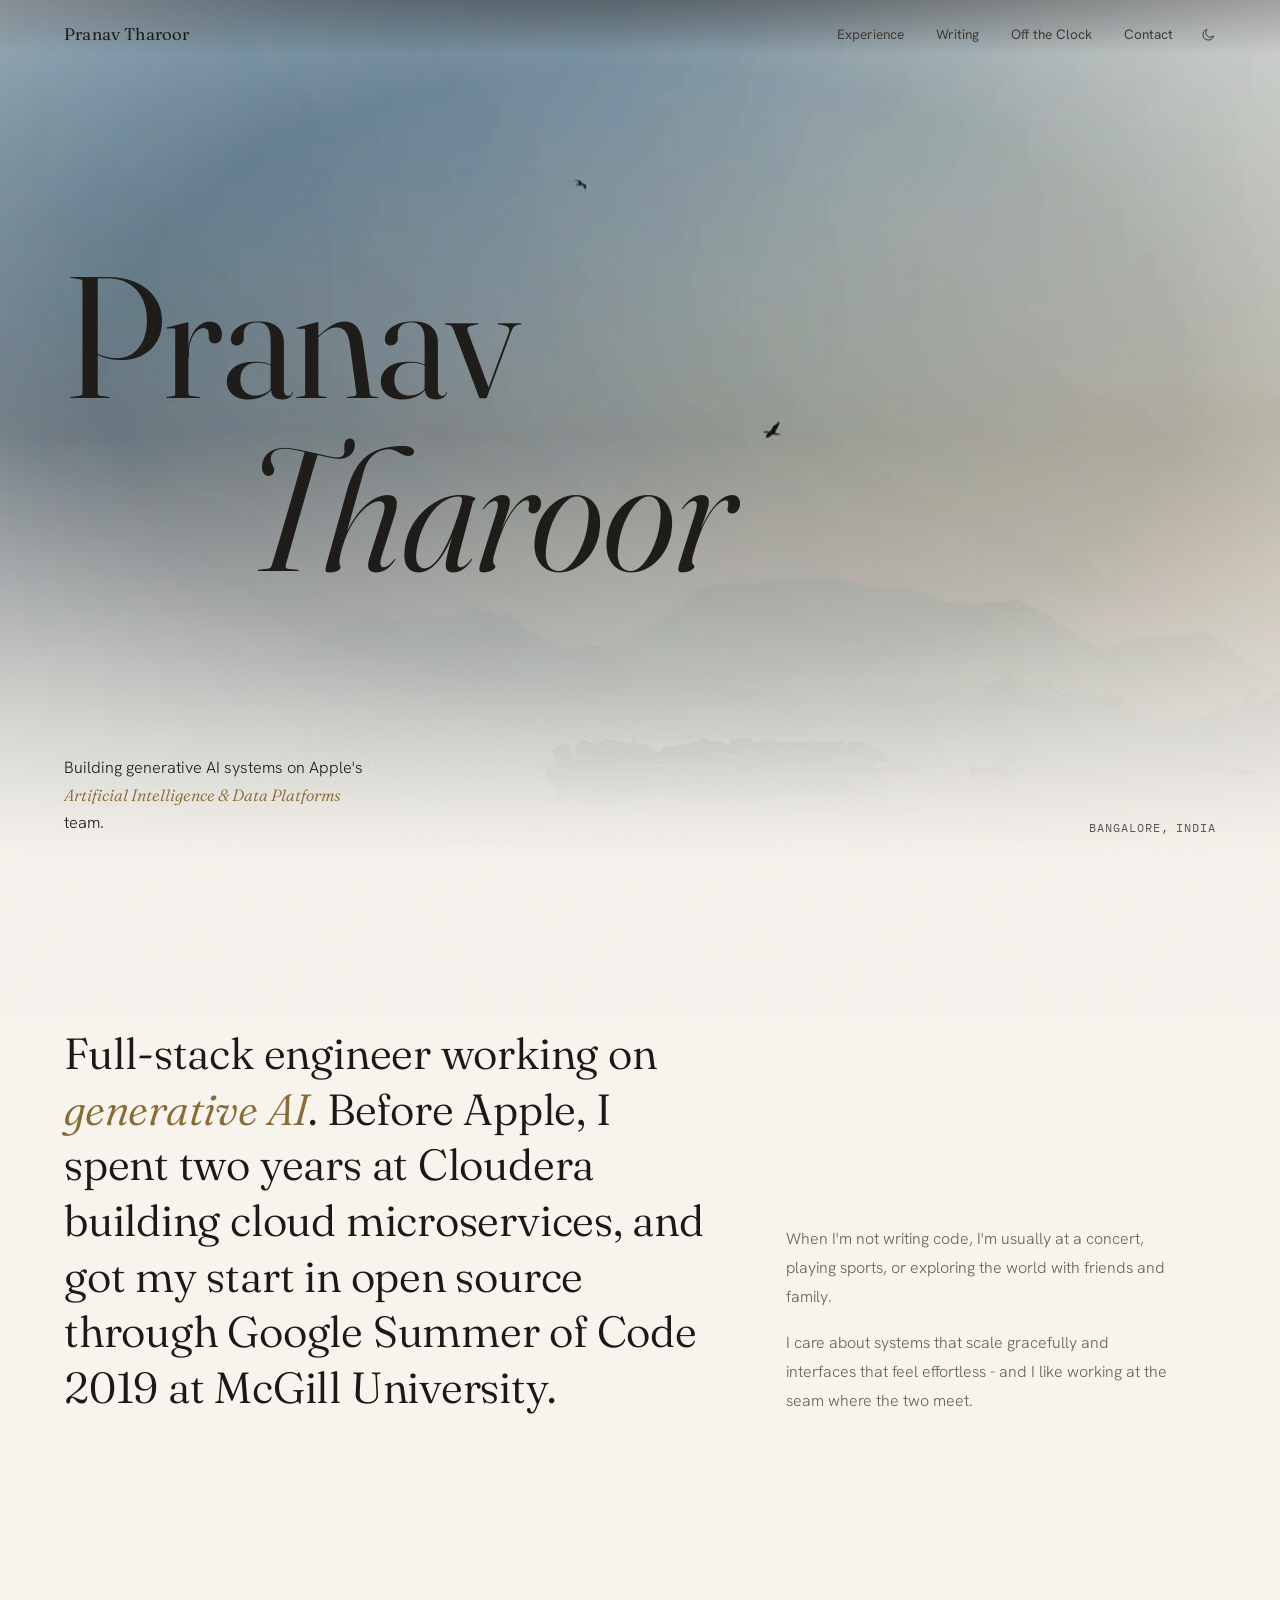
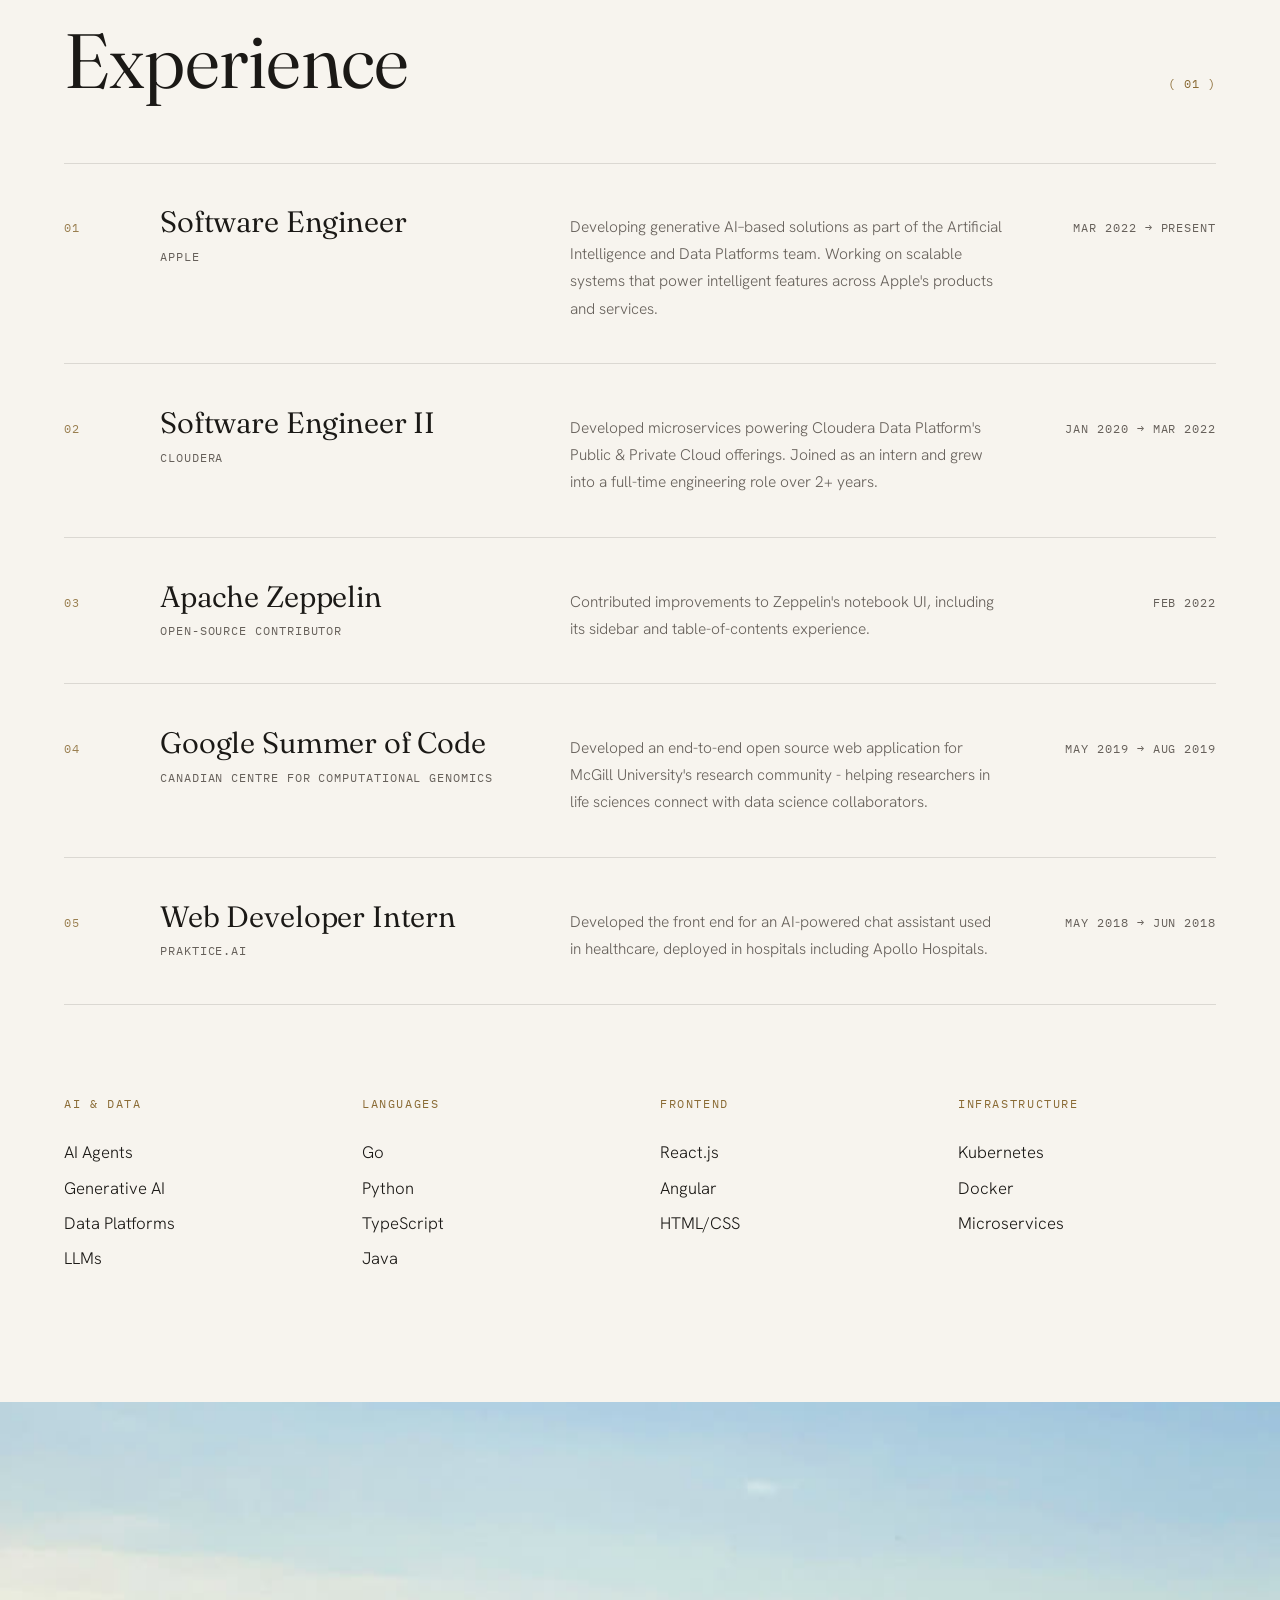
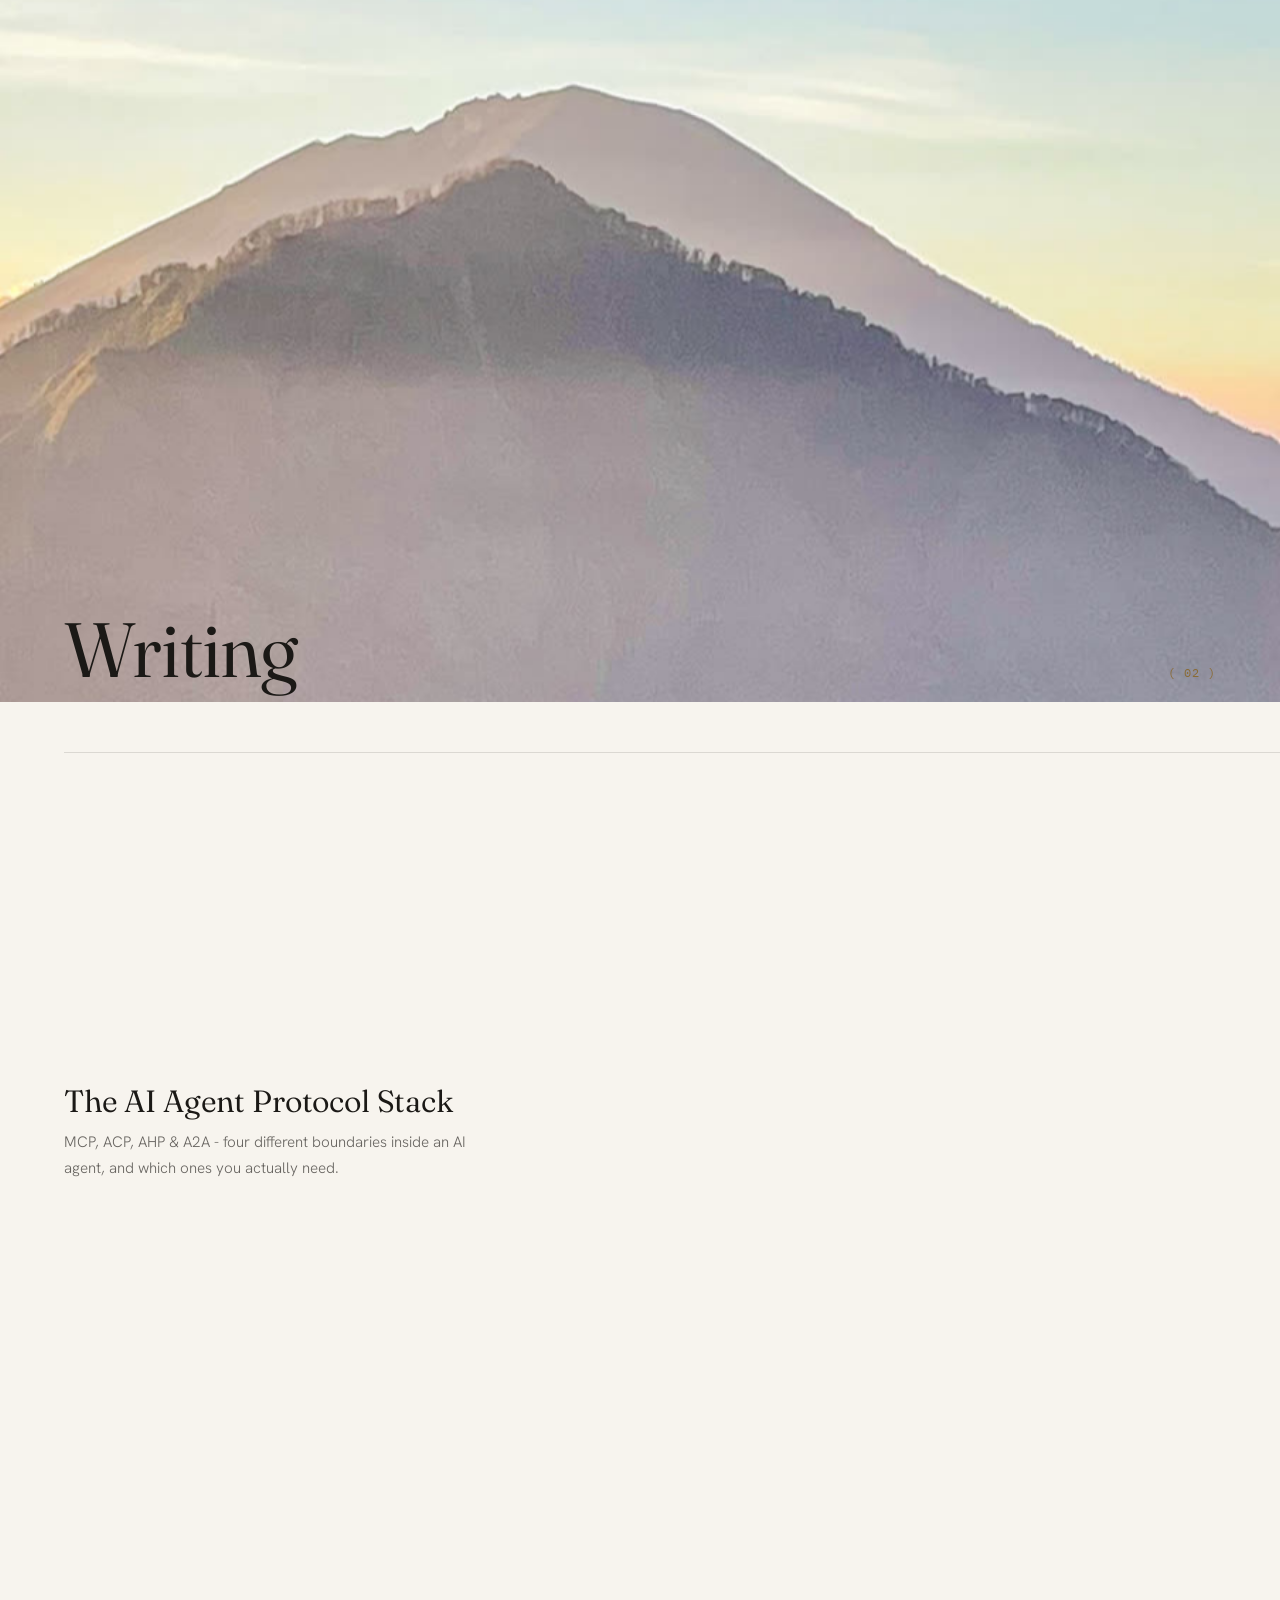
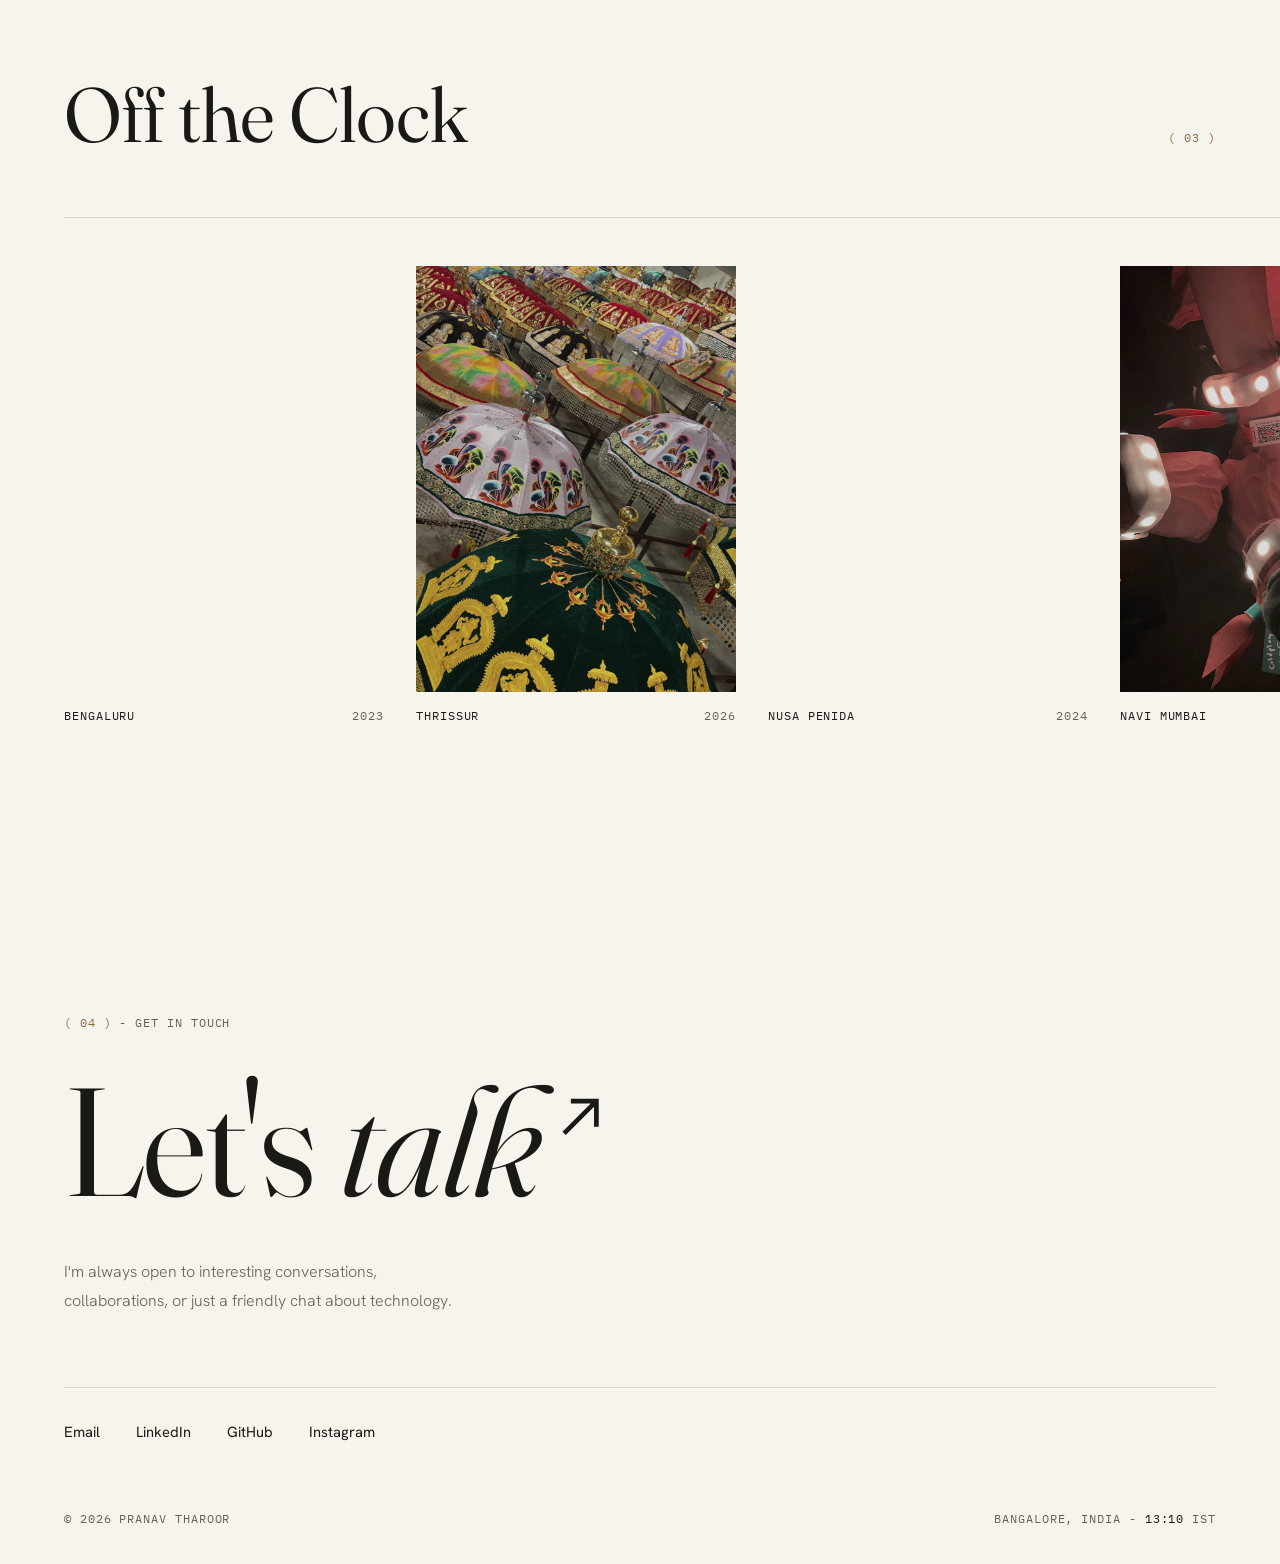
==== commit 80d5c4af: "Fix job-date landing in the wrong grid column at tablet widths job-desc spans columns 2-3 at the 900" ====
--- a/index.html
+++ b/index.html
@@ -1615,11 +1615,21 @@
       /* ————— RESPONSIVE ————— */
       @media (max-width: 900px) {
         .job {
-          grid-template-columns: 3rem 1fr auto;
+          grid-template-columns: 3rem 1fr 19ch;
           gap: 1.25rem 1.5rem;
         }
         .job-desc {
           grid-column: 2 / -1;
+        }
+        /* job-desc spanning columns 2-3 pushes the auto-placement cursor past
+           row 1's 3rd cell, so job-date (next in DOM order, no explicit
+           placement) skips it and lands in row 3 col 1 instead — the idx
+           column, 3rem wide, where a full date string has nowhere to go but
+           off the left edge. Pin it back to where it visually belongs: next
+           to the role, on the row above the description. */
+        .job-date {
+          grid-row: 1;
+          grid-column: 3;
         }
         .caps {
           grid-template-columns: repeat(2, 1fr);
@@ -1661,6 +1671,14 @@
         }
         .job-desc {
           grid-column: 1 / -1;
+        }
+        /* Only 2 columns here, so the 900px fix above (row 1, col 3) no
+           longer exists — cancel it back to auto-placement, which already
+           puts the date on its own line under the description and reads
+           fine at this width. */
+        .job-date {
+          grid-row: auto;
+          grid-column: 1;
         }
         .caps {
           grid-template-columns: 1fr;
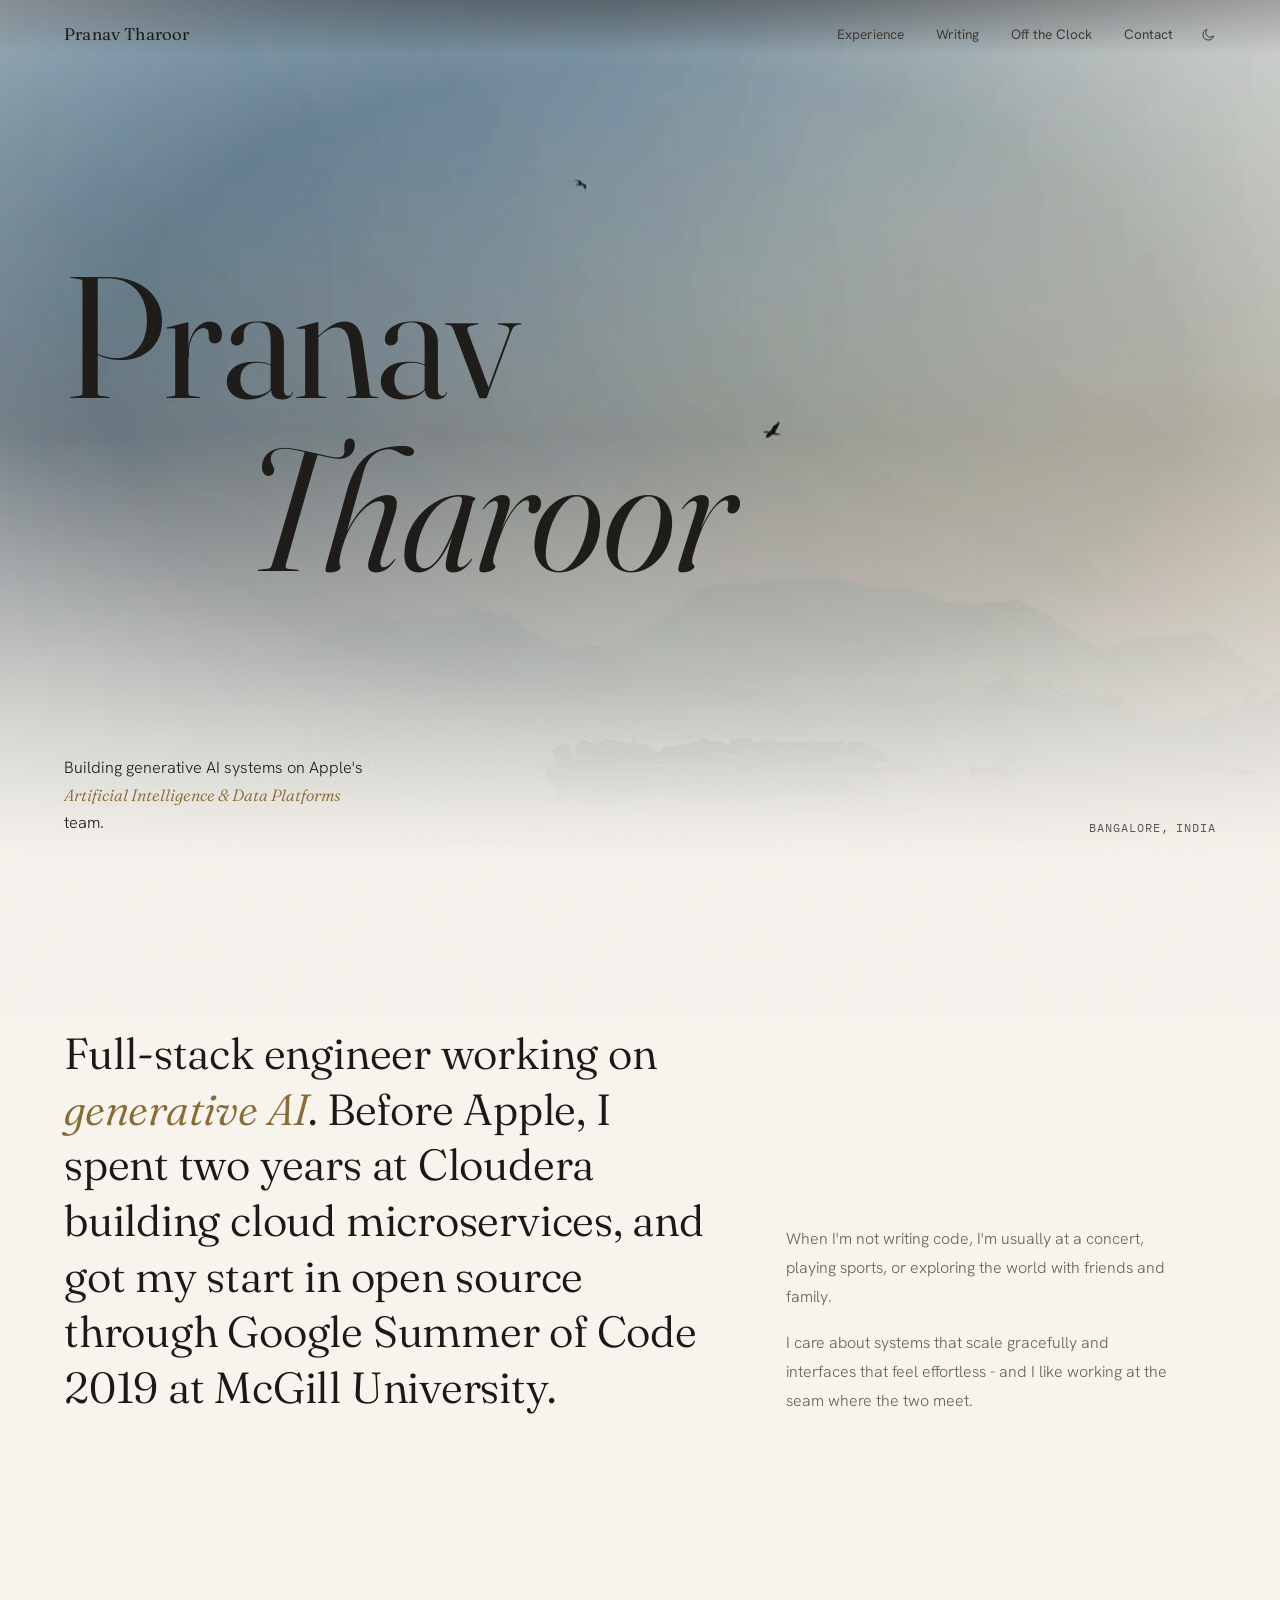
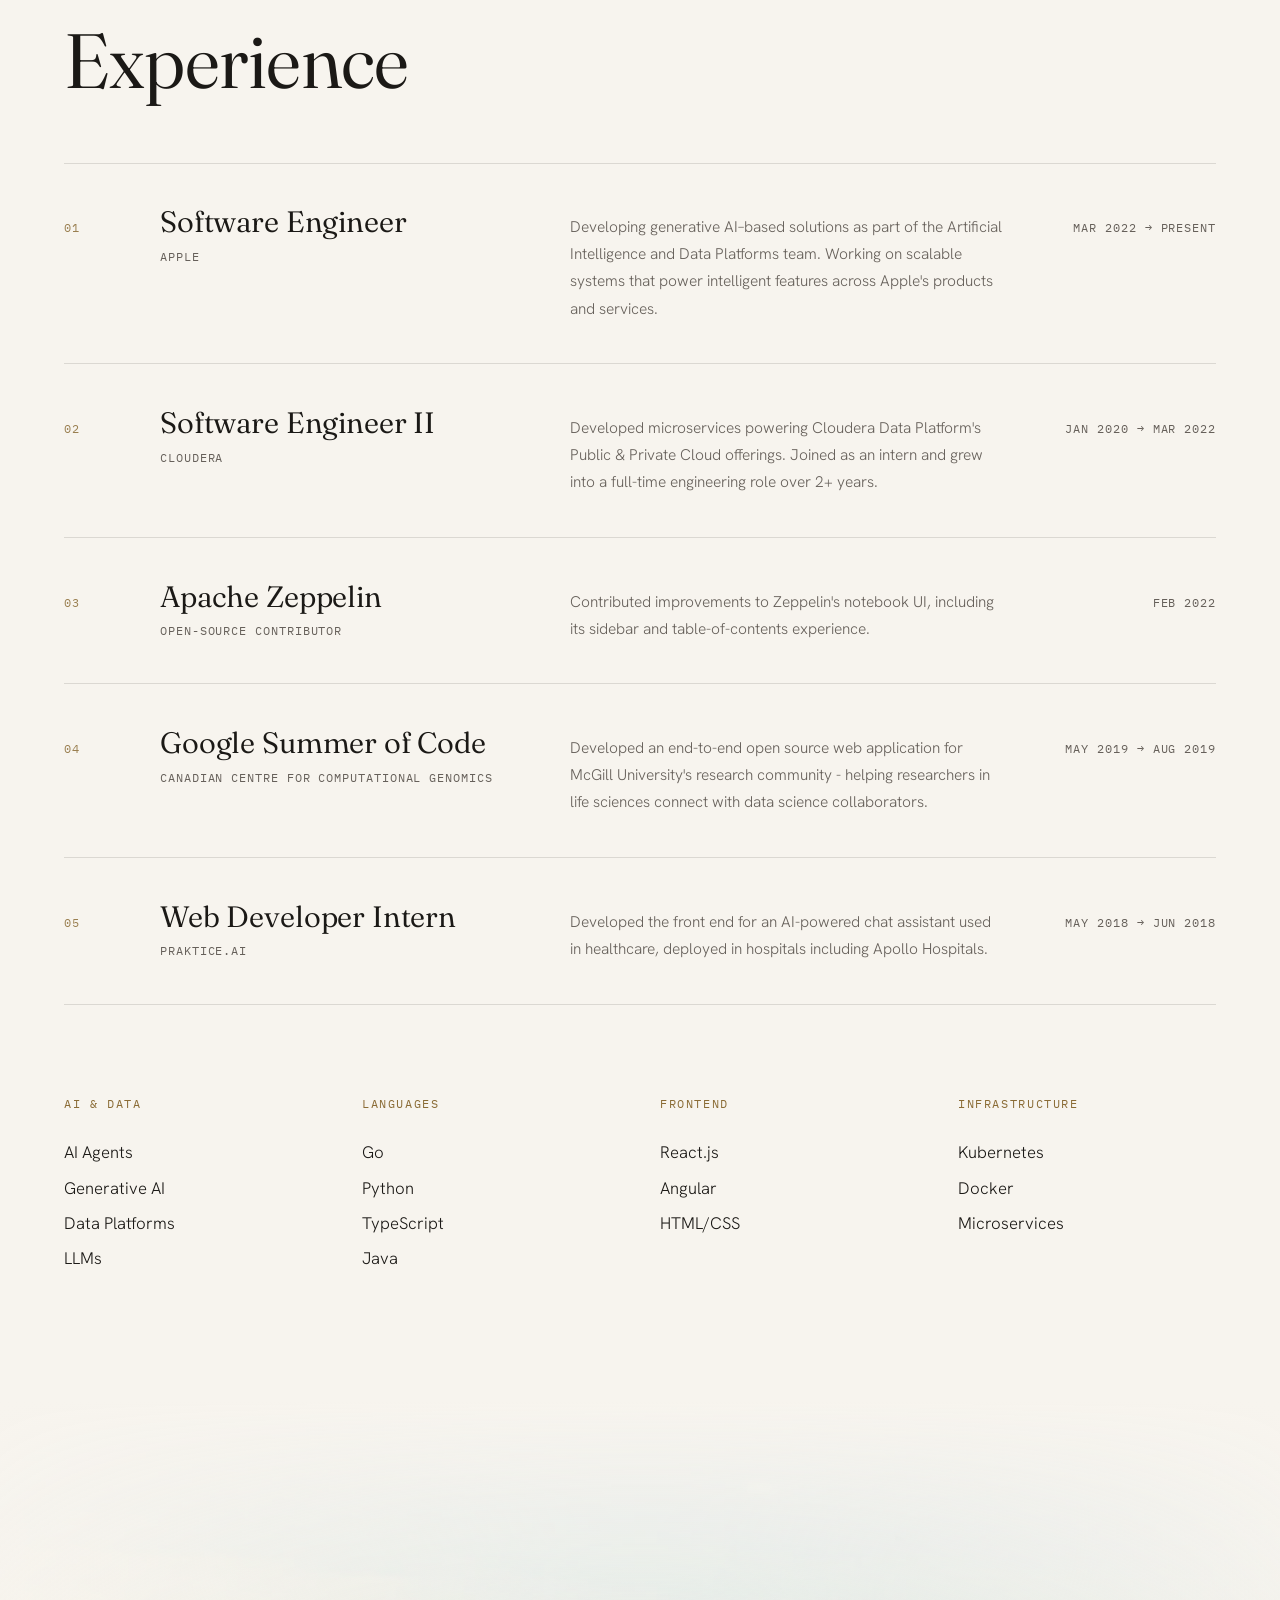
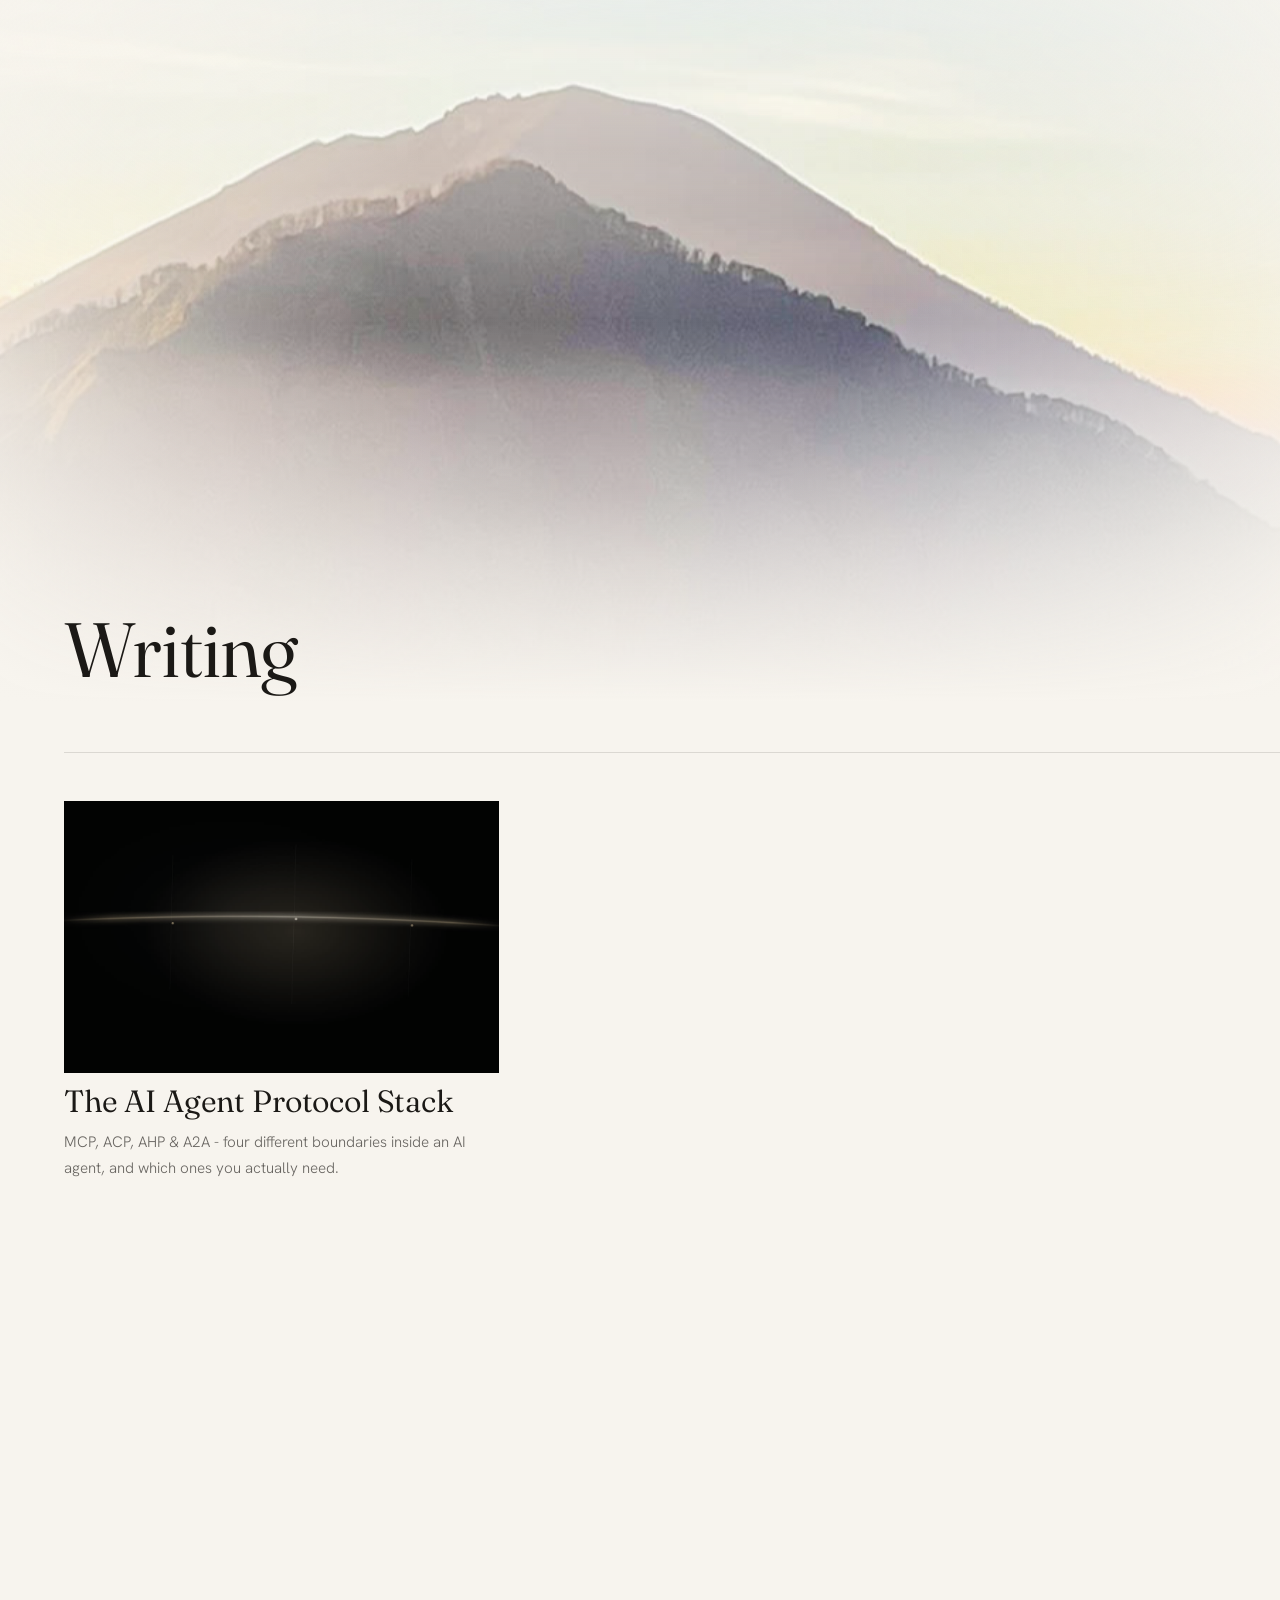
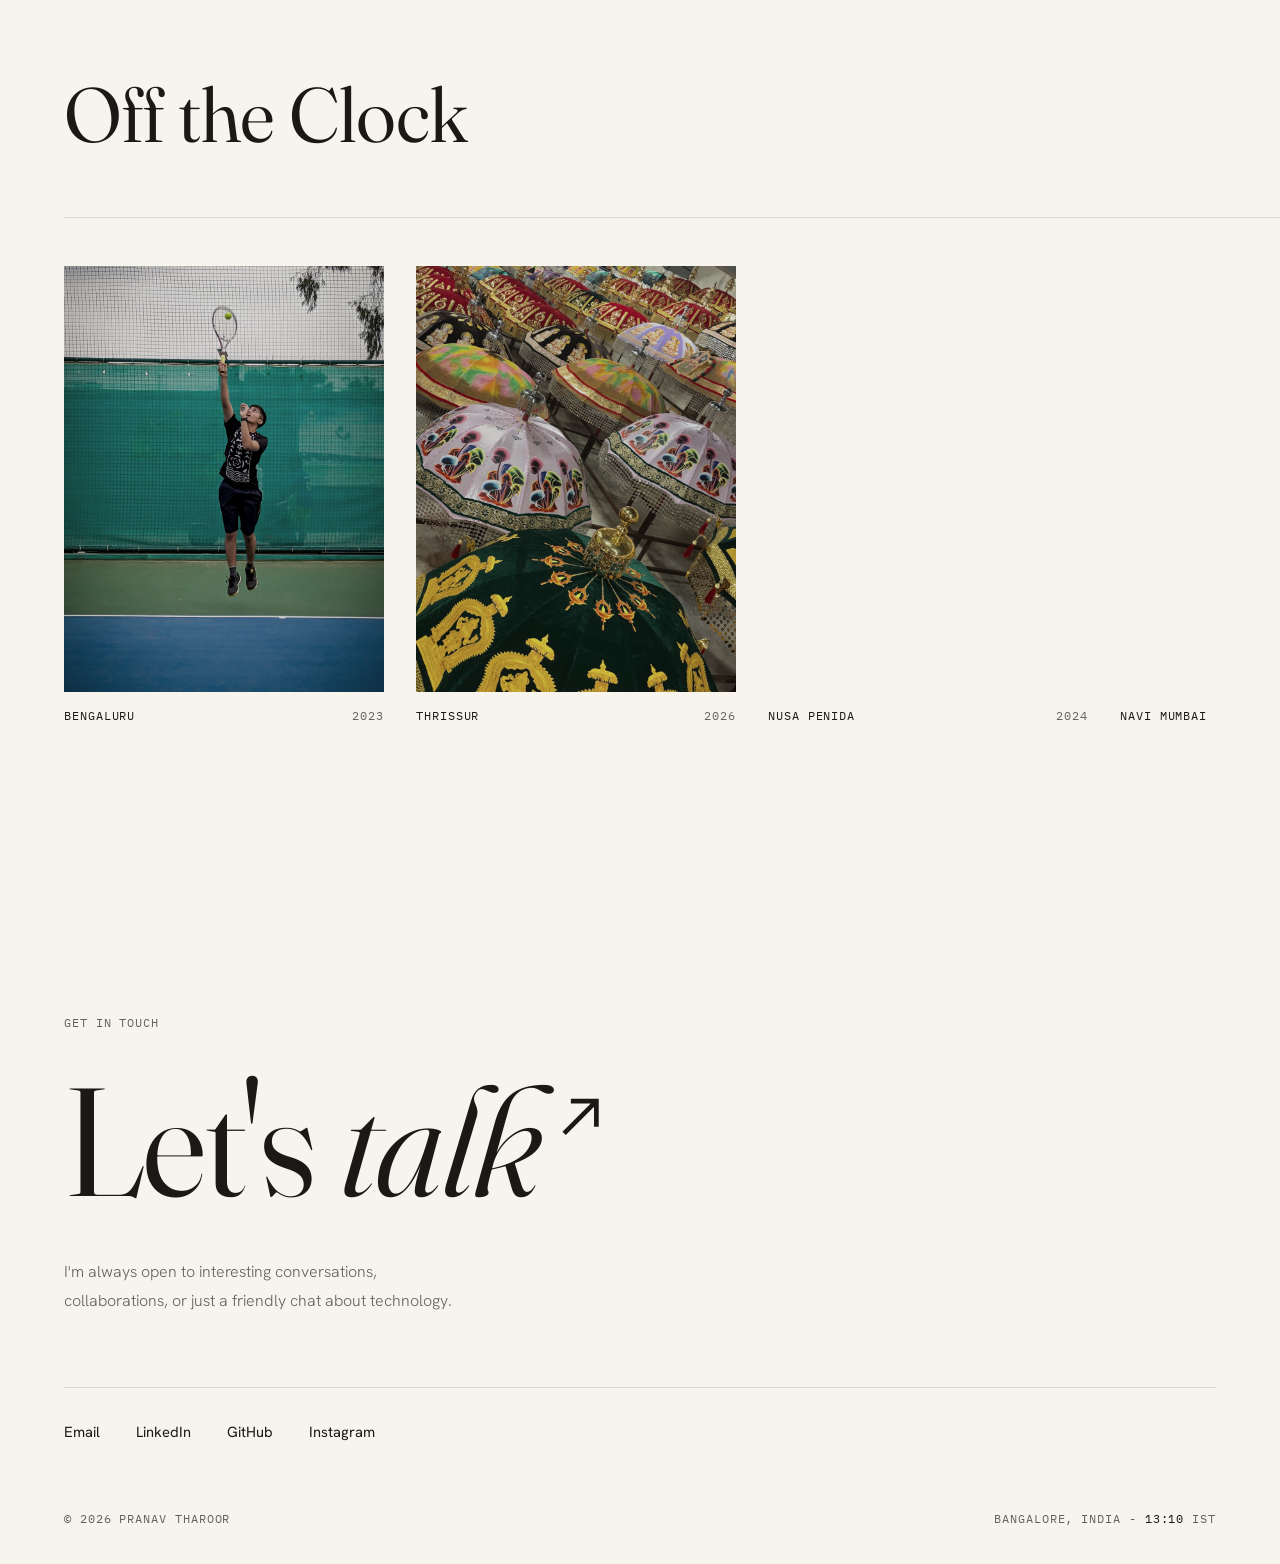
==== commit 95517ba1: "Remove the (01)...(05) section numbering Drops the .sec-idx spans from Experience, Writing, Off the " ====
--- a/index.html
+++ b/index.html
@@ -851,9 +851,6 @@
         line-height: 1;
         letter-spacing: -0.01em;
       }
-      .sec-idx {
-        color: var(--gold);
-      }
 
       /* ————— STATEMENT / ABOUT ————— */
       #about {
@@ -1392,9 +1389,6 @@
         color: var(--muted);
         margin-bottom: 2rem;
       }
-      .contact-kicker .sec-idx {
-        color: var(--gold);
-      }
       .contact-giant {
         font-family: var(--serif);
         font-weight: 360;
@@ -1719,9 +1713,6 @@
         .hero-video,
         .foot-bar,
         .contact-giant .arrow,
-        /* the numbering is a screen device, and hiding Off the Clock would
-           leave it reading 01, 02, 05 on paper */
-        .sec-idx,
         .contact-kicker {
           display: none !important;
         }
@@ -1779,7 +1770,6 @@
         }
         .hero-role em,
         .statement-lead em,
-        .sec-idx,
         .cap h4,
         .contact-giant em,
         .job-idx {
@@ -2055,7 +2045,6 @@
     <section id="experience">
       <div class="sec-head" data-reveal>
         <h2 class="sec-title">Experience</h2>
-        <span class="sec-idx mono">( 01 )</span>
       </div>
       <ol class="jobs">
         <li class="job" data-reveal>
@@ -2224,7 +2213,6 @@
                header+list actually render. -->
           <div class="sec-head" id="writing-top" data-reveal>
             <h2 class="sec-title">Writing</h2>
-            <span class="sec-idx mono">( 03 )</span>
           </div>
           <!-- data-reveal belongs on the strip, not the cards — same as
                .otc-strip. On a card it never fires for anything off the right
@@ -2258,7 +2246,6 @@
     <section id="offtheclock">
       <div class="sec-head" data-reveal>
         <h2 class="sec-title">Off the Clock</h2>
-        <span class="sec-idx mono">( 04 )</span>
       </div>
       <!-- Items are built from the OFF_THE_CLOCK list in the script below. -->
       <div class="otc-strip" data-reveal></div>
@@ -2266,9 +2253,7 @@
 
     <!-- CONTACT -->
     <footer id="contact">
-      <p class="contact-kicker mono" data-reveal>
-        <span class="sec-idx">( 05 )</span> - Get in touch
-      </p>
+      <p class="contact-kicker mono" data-reveal>Get in touch</p>
       <a
         class="contact-giant"
         href="mailto:pranav.tharoor@gmail.com"
@@ -2333,14 +2318,6 @@
           var link = document.querySelector(".nav-writing");
           if (link) link.remove();
         }
-
-        // Numbered from the DOM rather than trusted from the markup, so
-        // flipping the flag cannot leave the rest reading 01, 02, 04, 05.
-        // This also retires the standing trap of having to renumber by hand
-        // every time a section is added or moved.
-        document.querySelectorAll(".sec-idx").forEach(function (el, i) {
-          el.textContent = "( " + String(i + 1).padStart(2, "0") + " )";
-        });
       })();
 
       // Autoplay — mobile Safari/Chrome defer or block play() in several
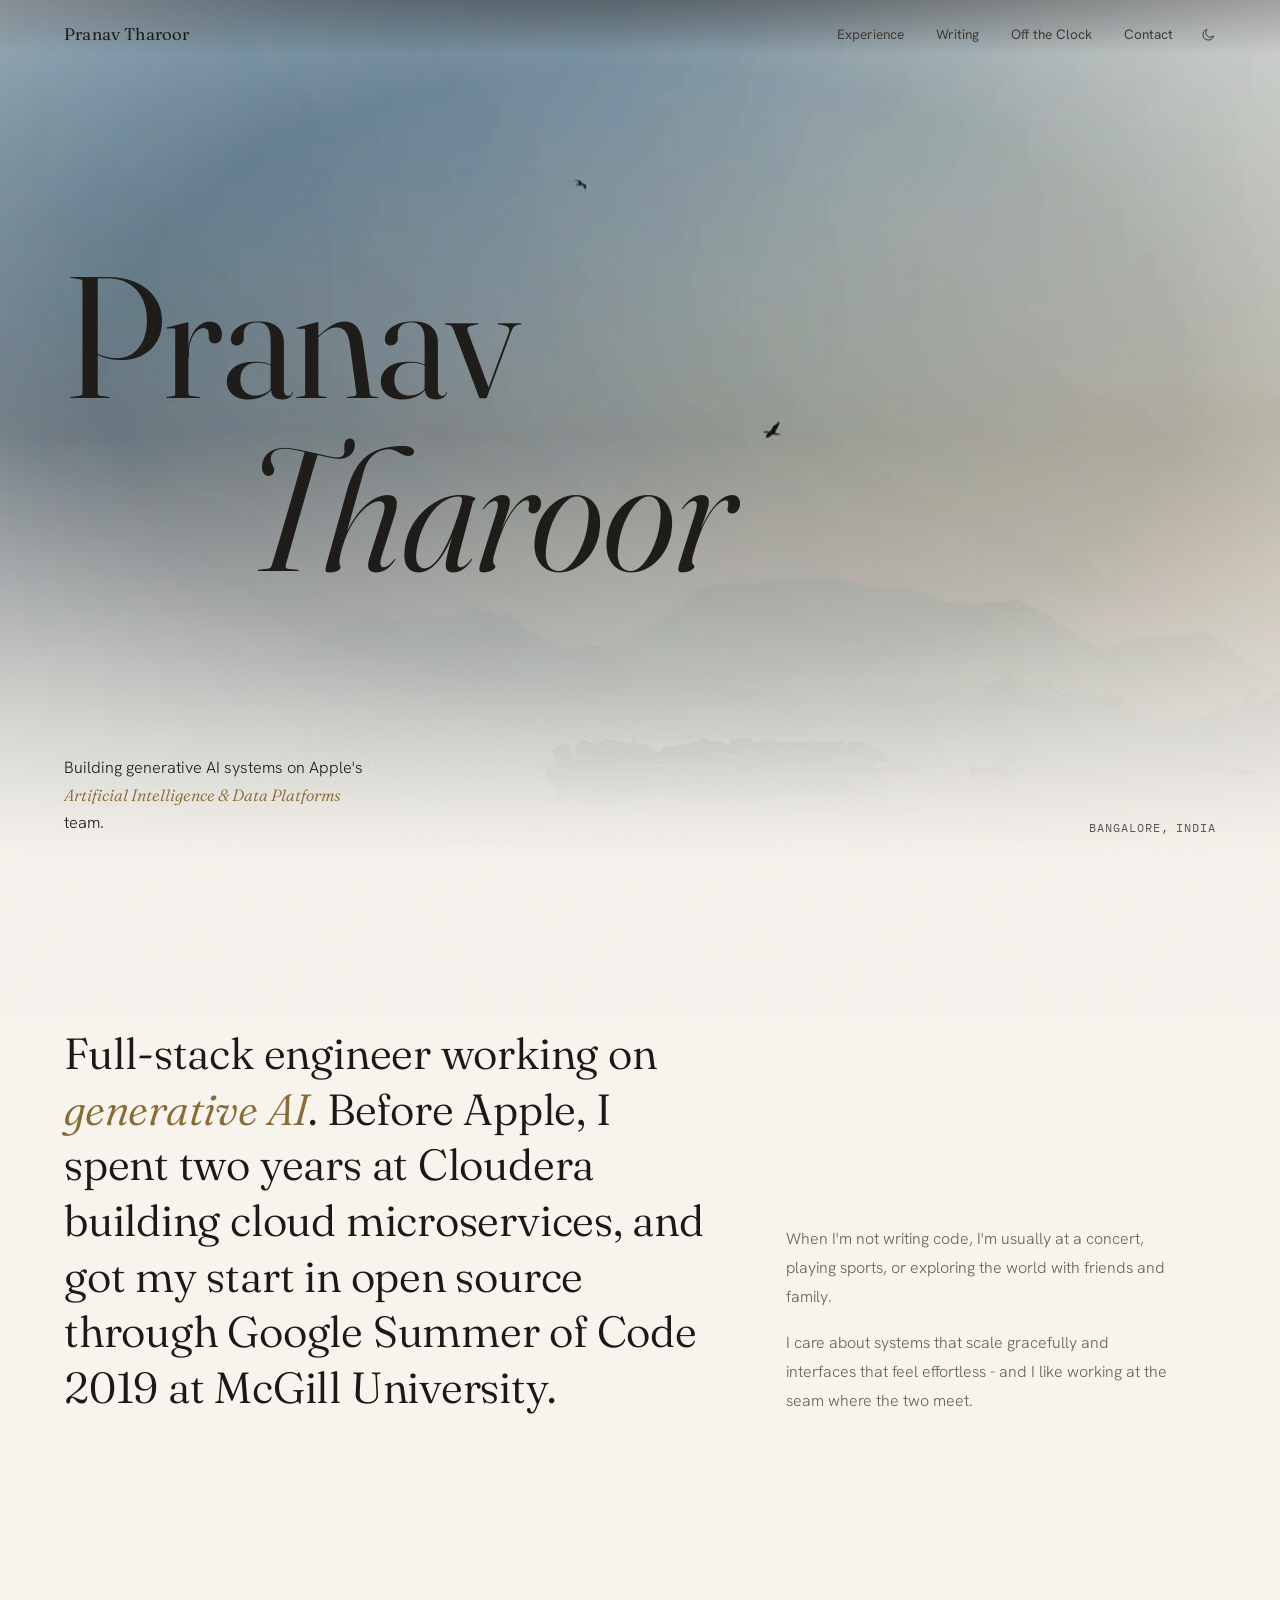
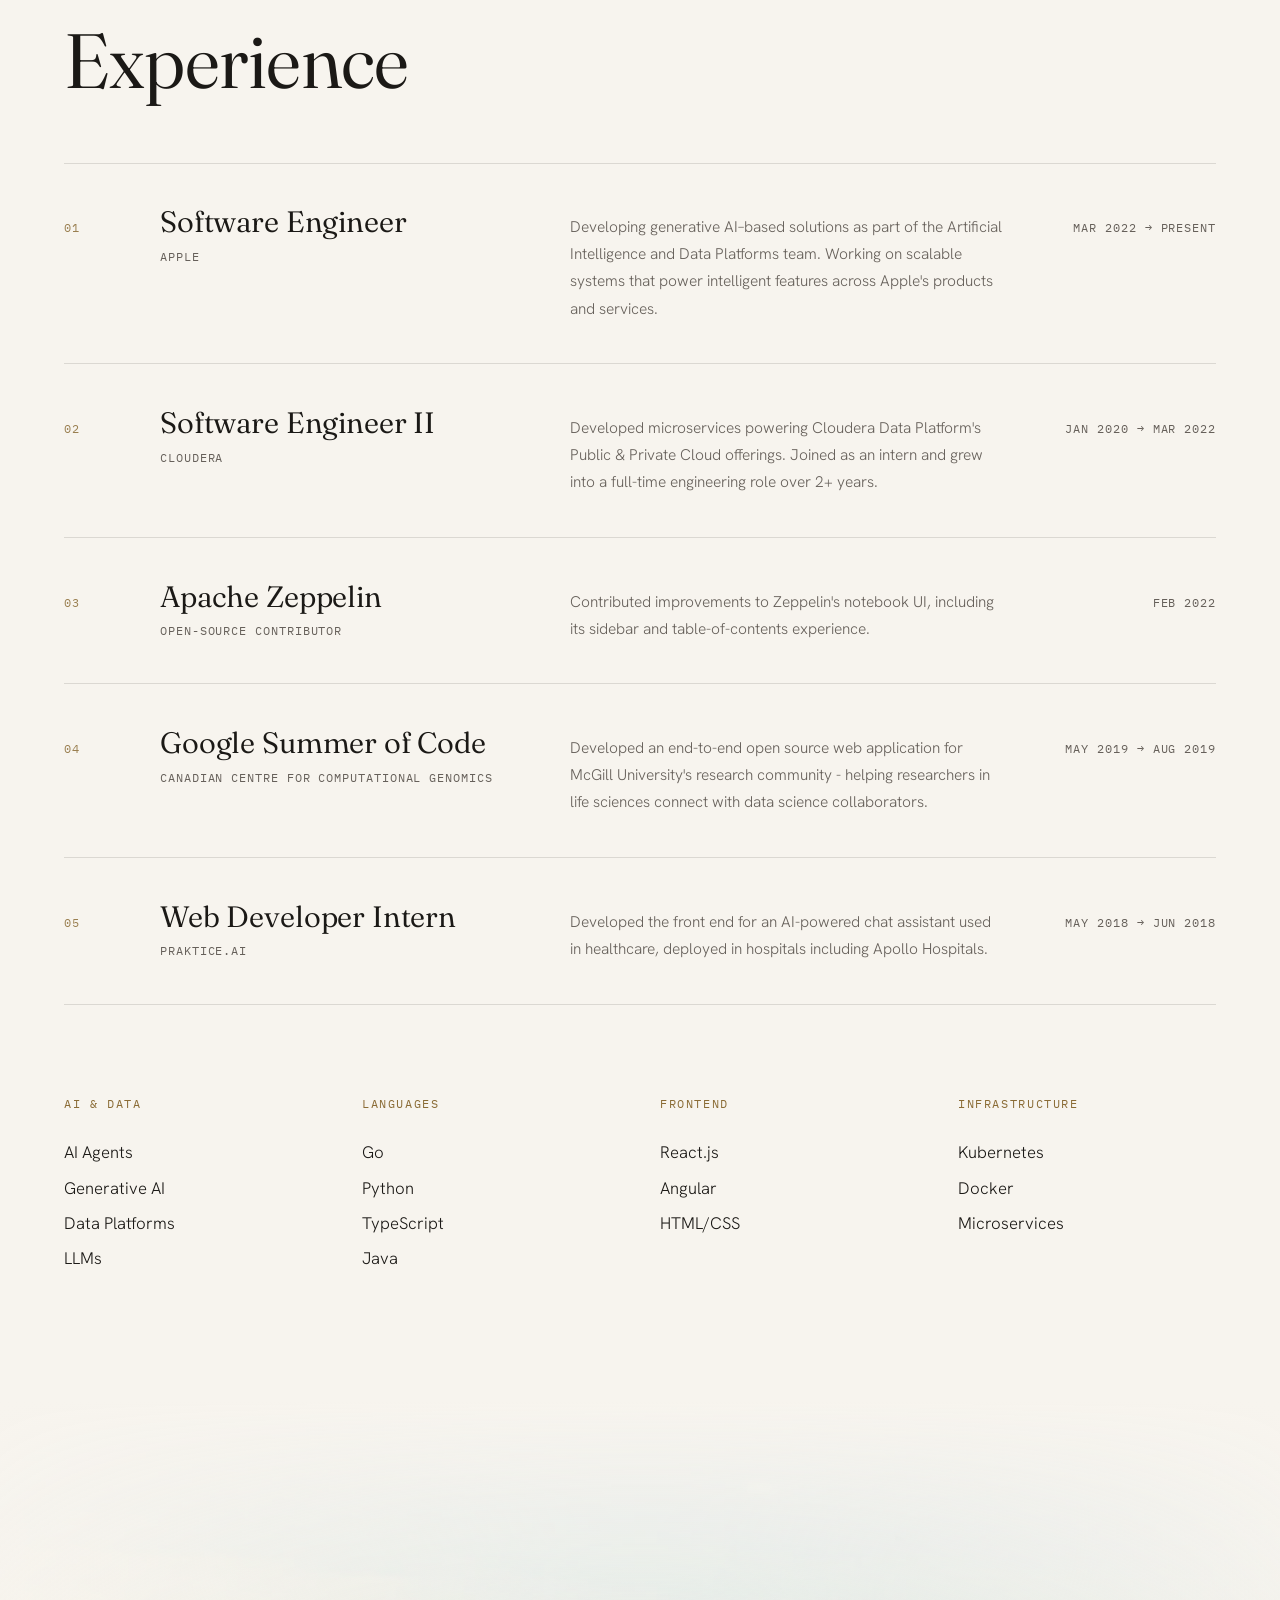
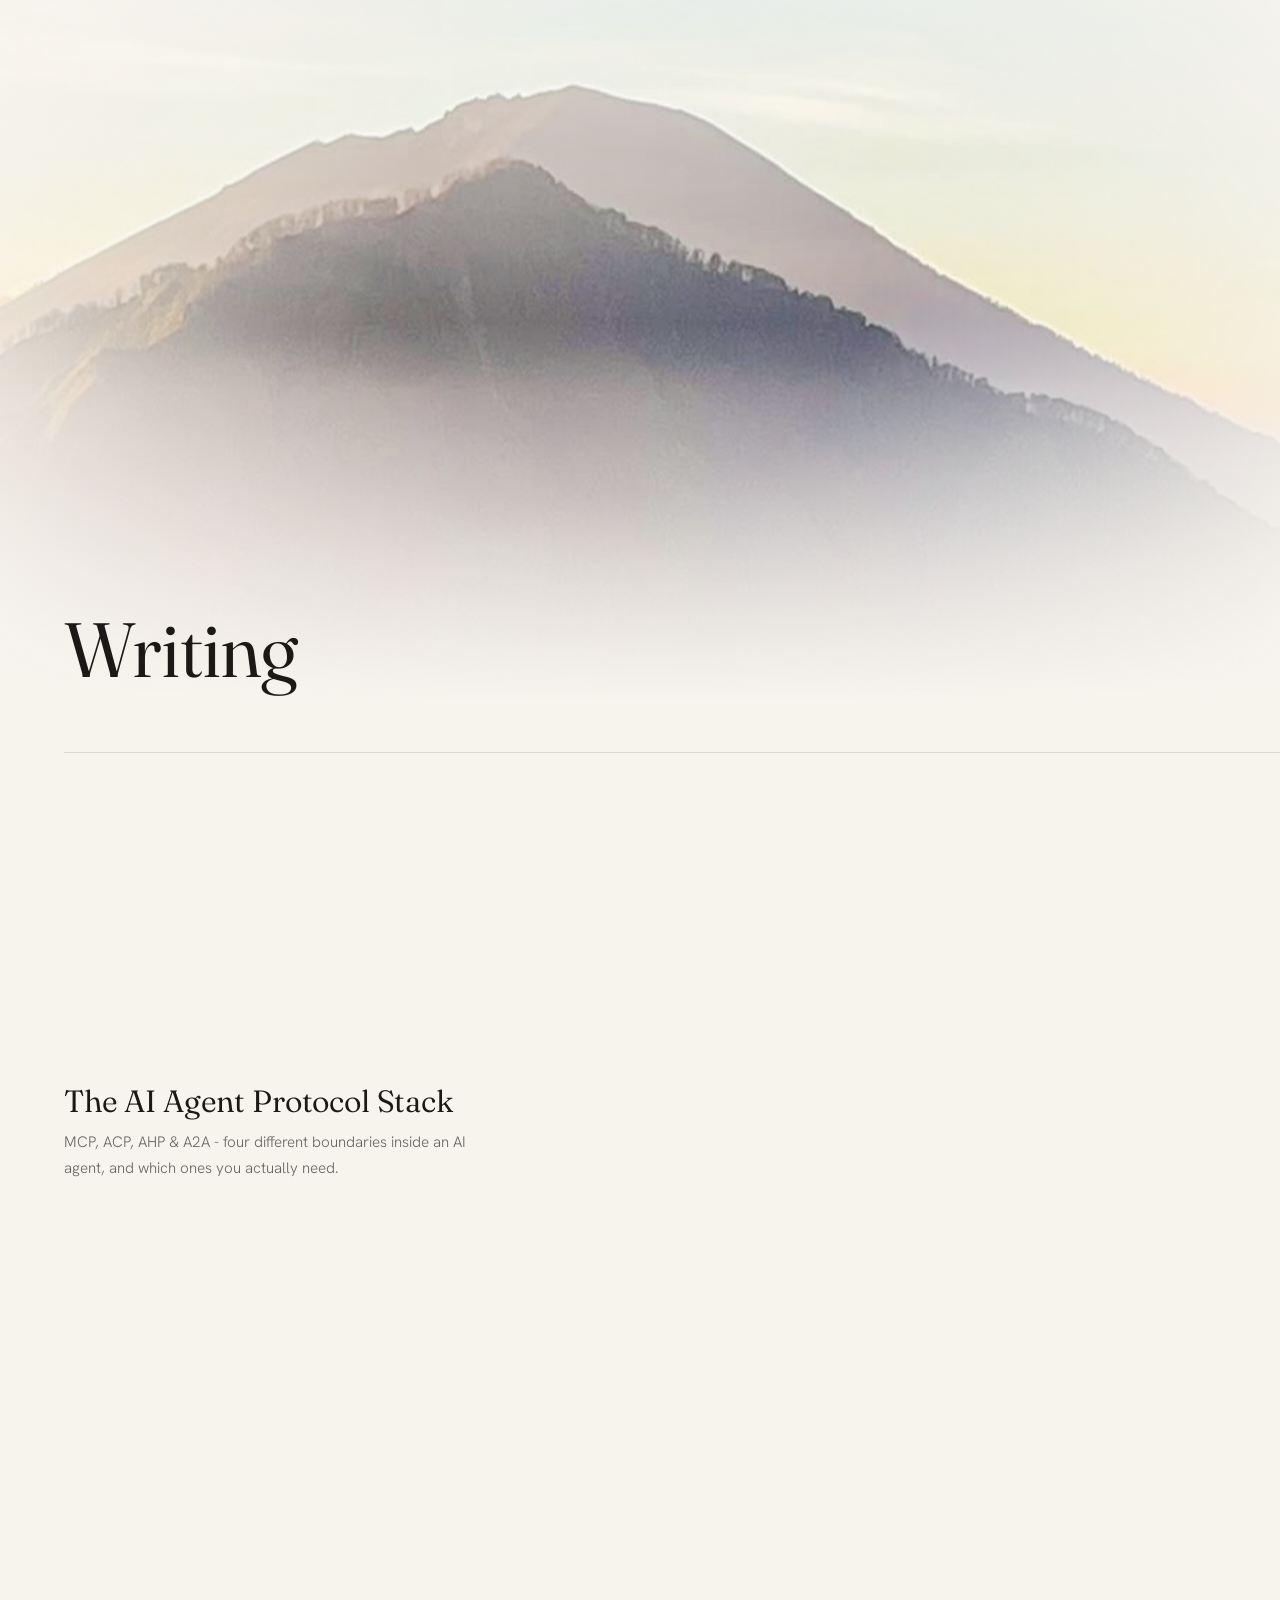
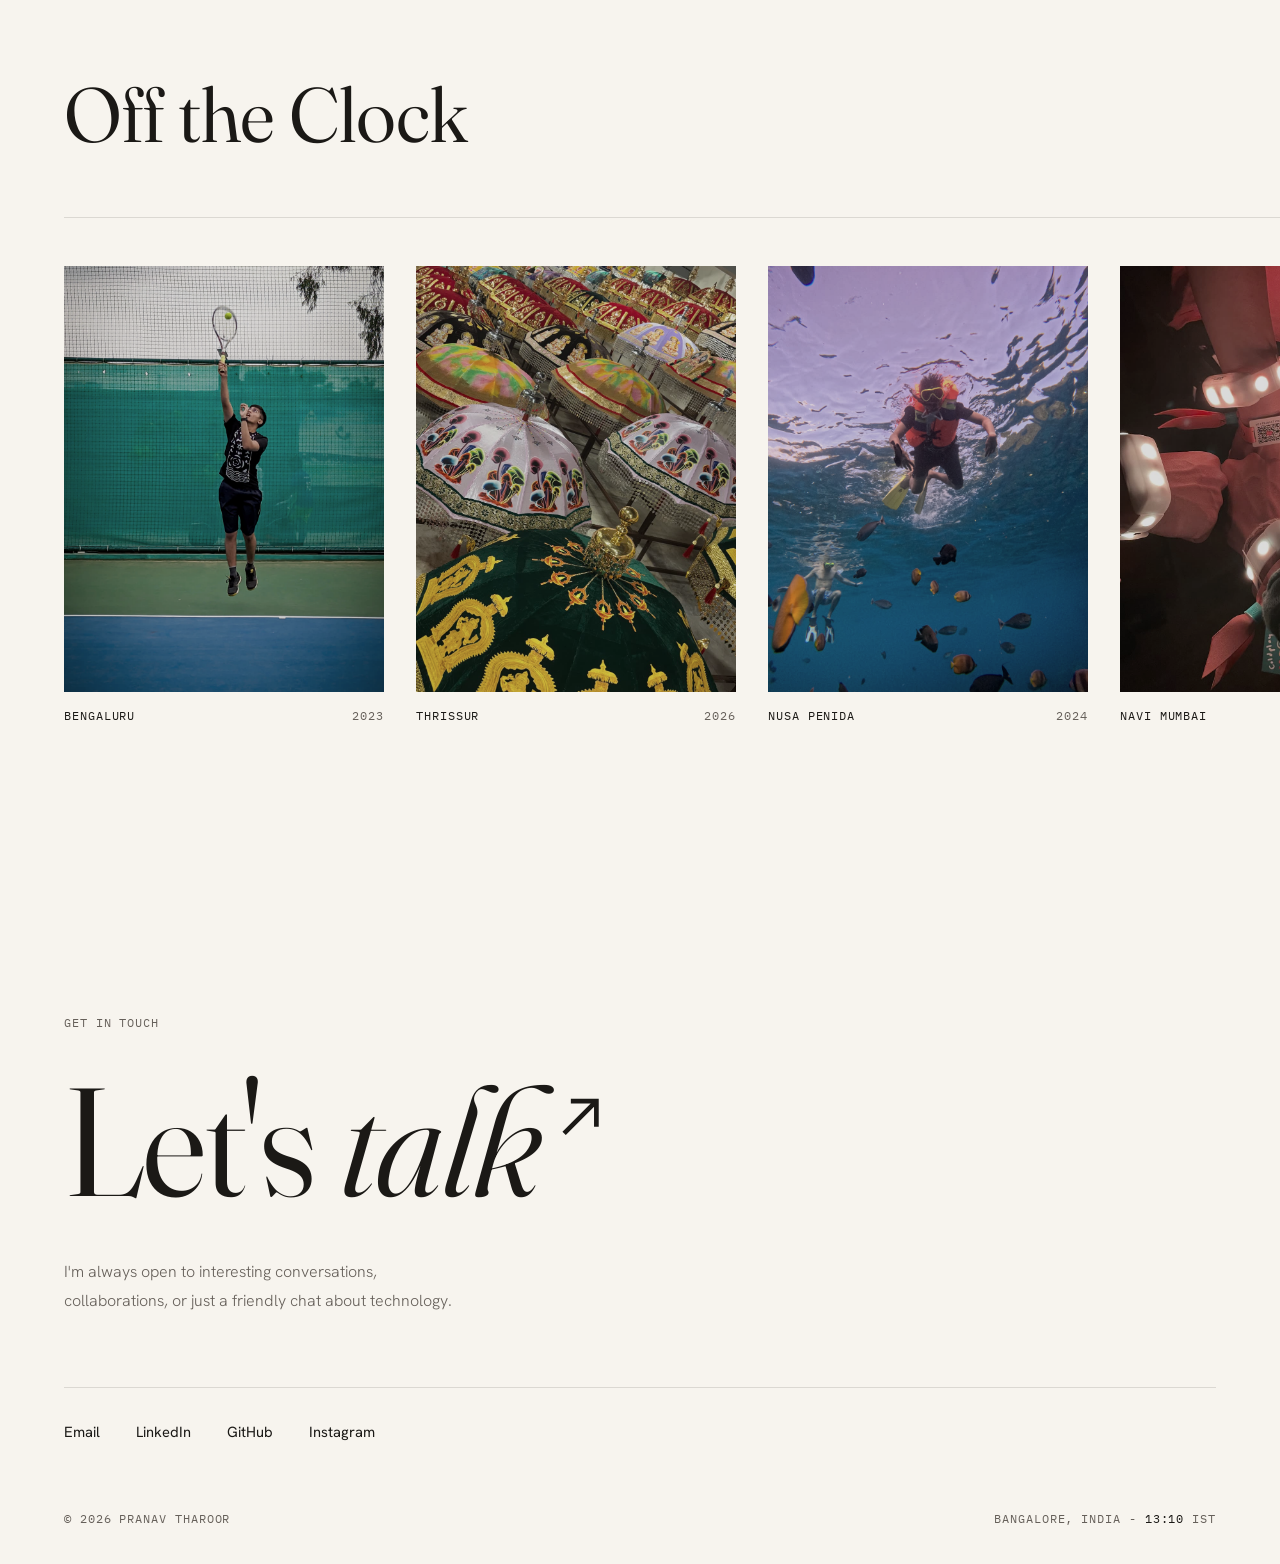
==== commit 1fa14aff: "Force a full repaint on the 'talk' hover to fix a stale-corner glitch The color transition on .conta" ====
--- a/index.html
+++ b/index.html
@@ -1402,6 +1402,14 @@
       .contact-giant em {
         font-weight: 340;
         transition: color 0.3s ease;
+        /* Safari has been seen leaving a sliver of the old colour unpainted
+           at fine stroke intersections (the k's diagonal meeting its stem)
+           when this transition fires - a stale-raster repaint quirk, not a
+           clipping bug: computed style is uniformly gold throughout. Forcing
+           its own compositing layer makes it redraw in full on every frame
+           instead of patching a cached glyph mask. */
+        transform: translateZ(0);
+        backface-visibility: hidden;
       }
       .contact-giant .arrow {
         display: inline-block;
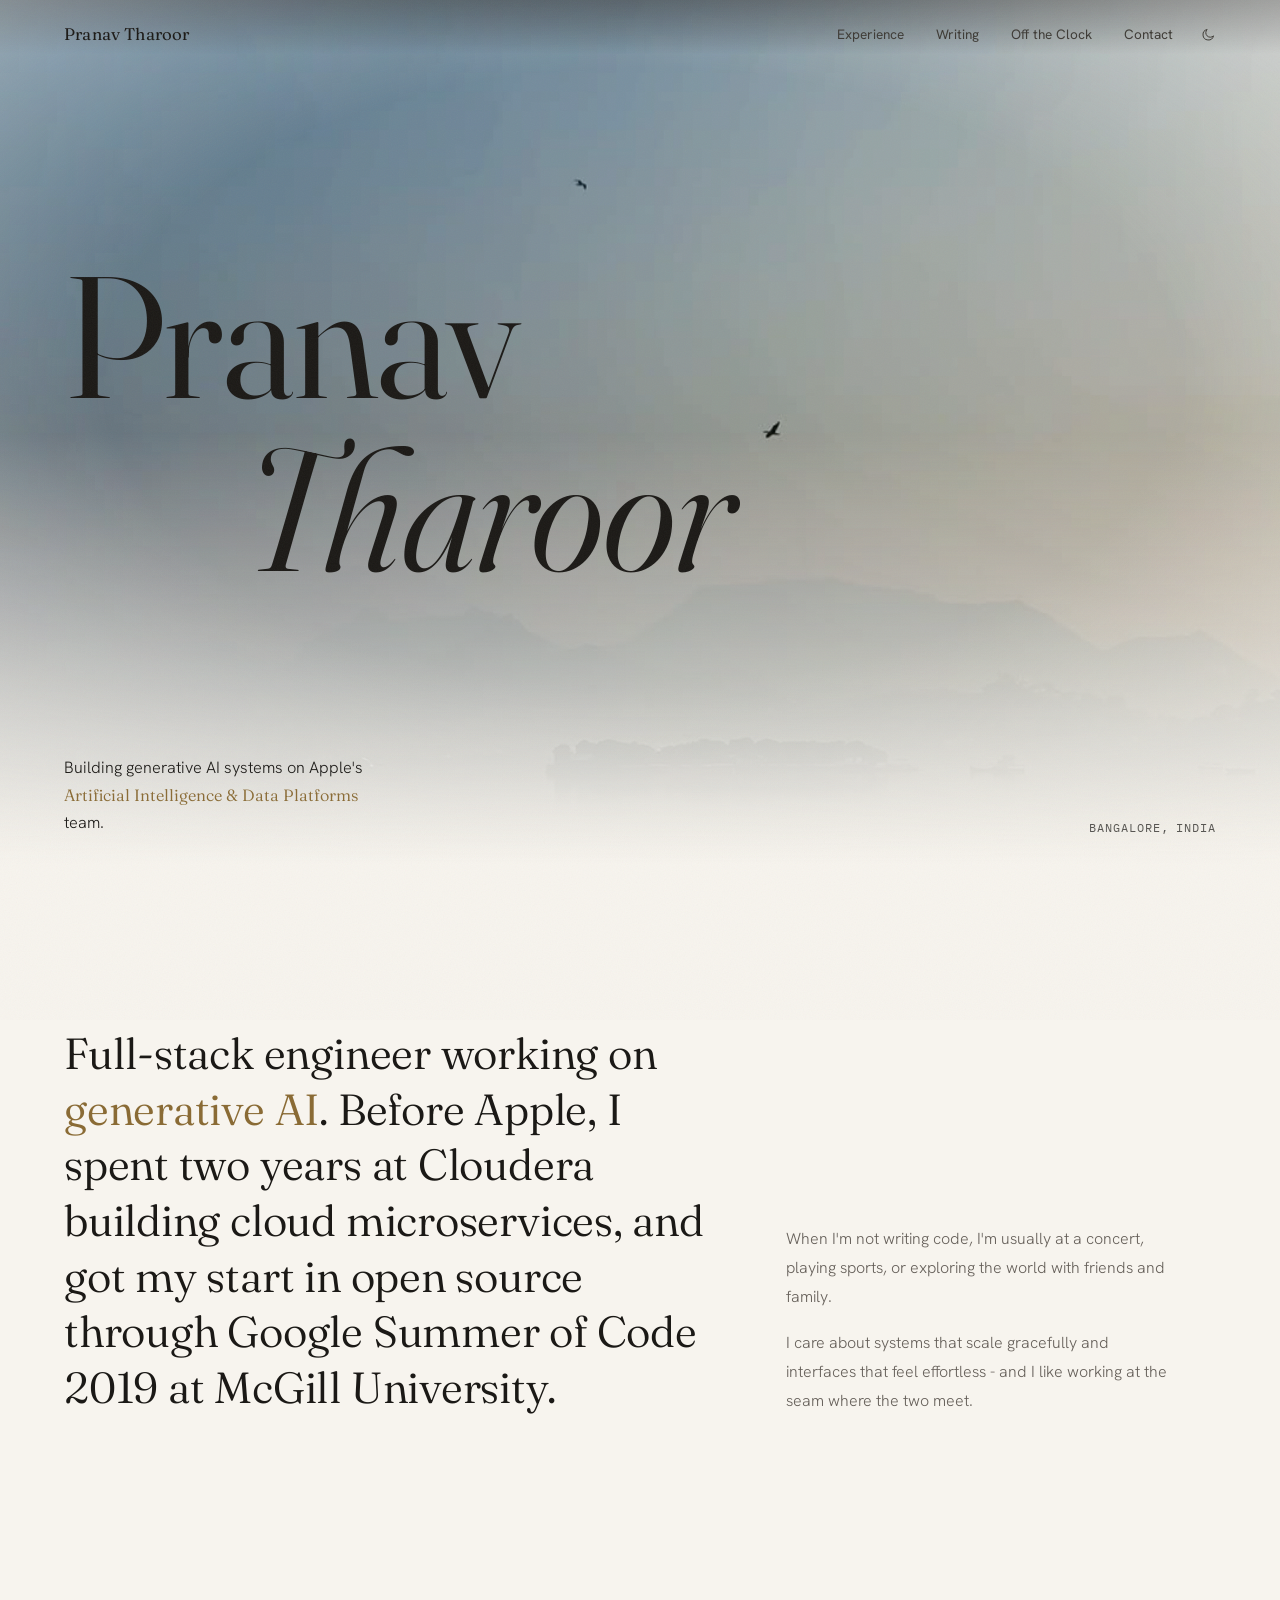
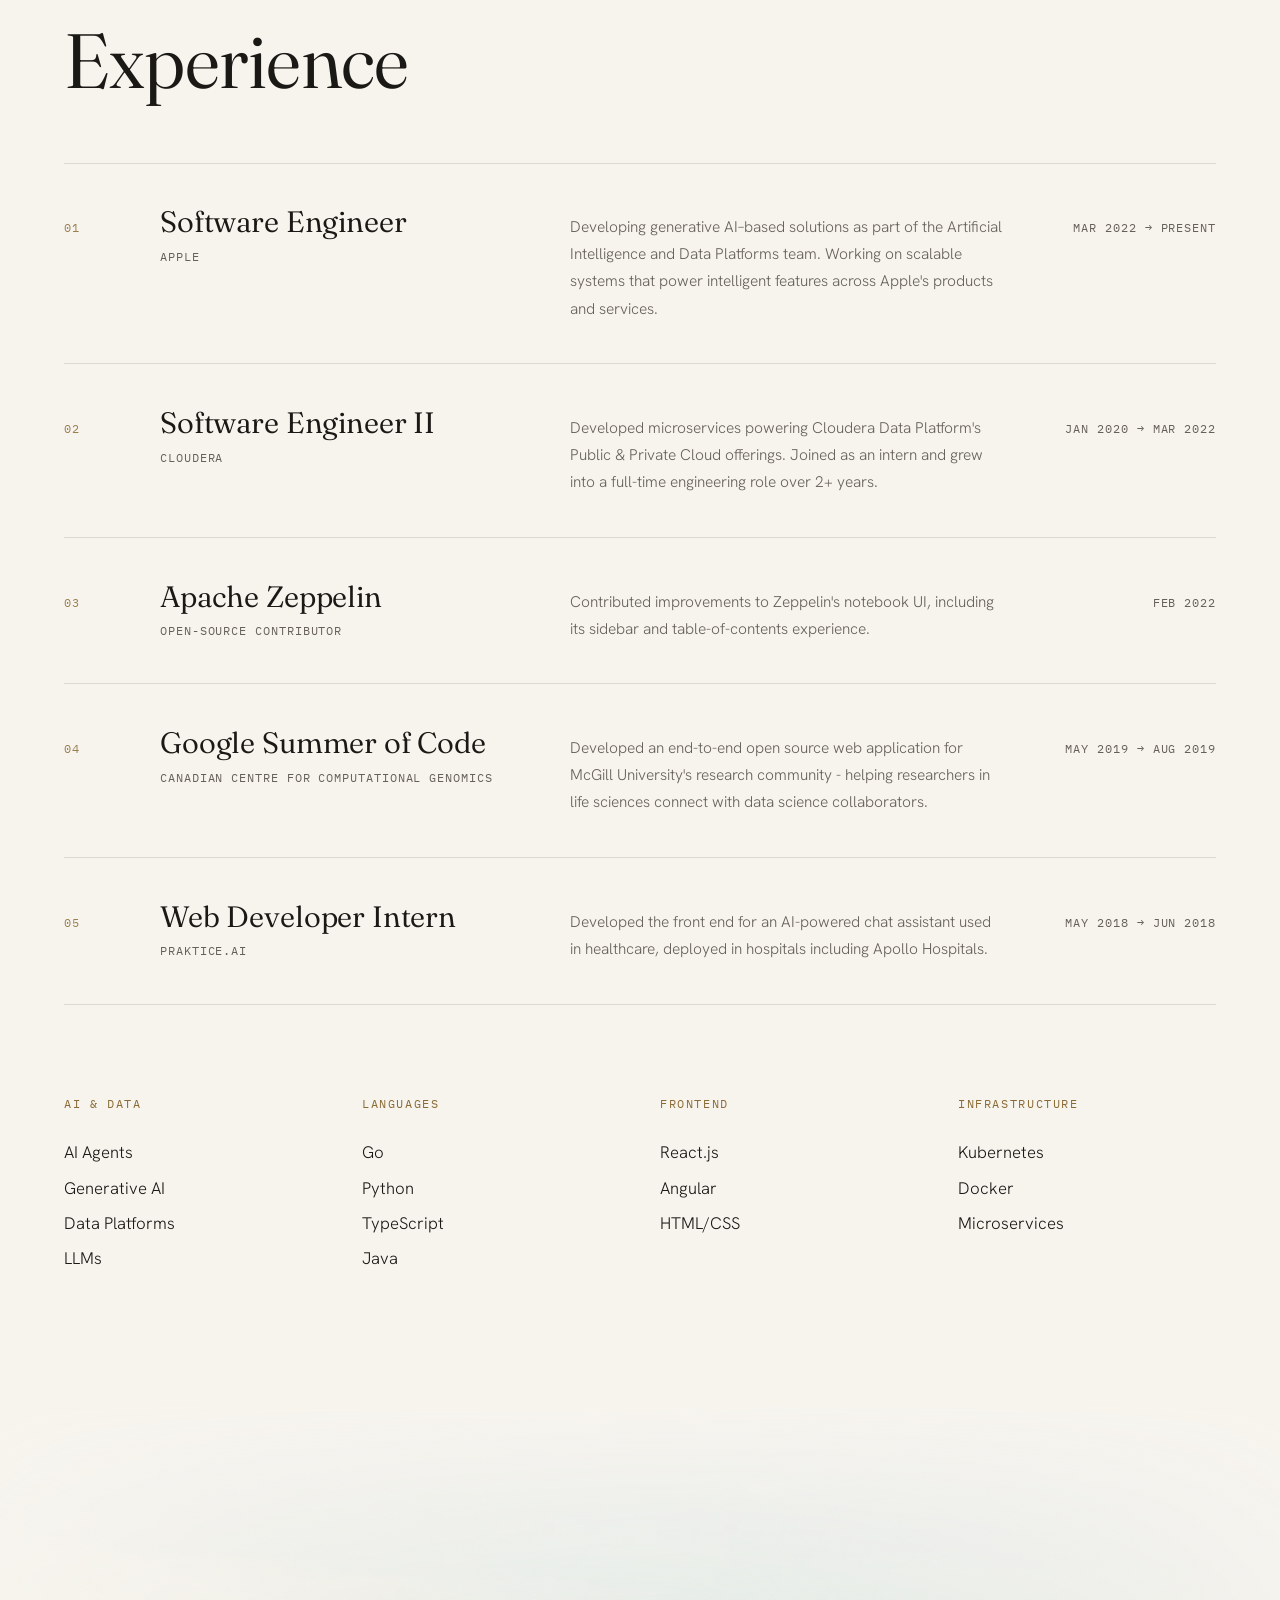
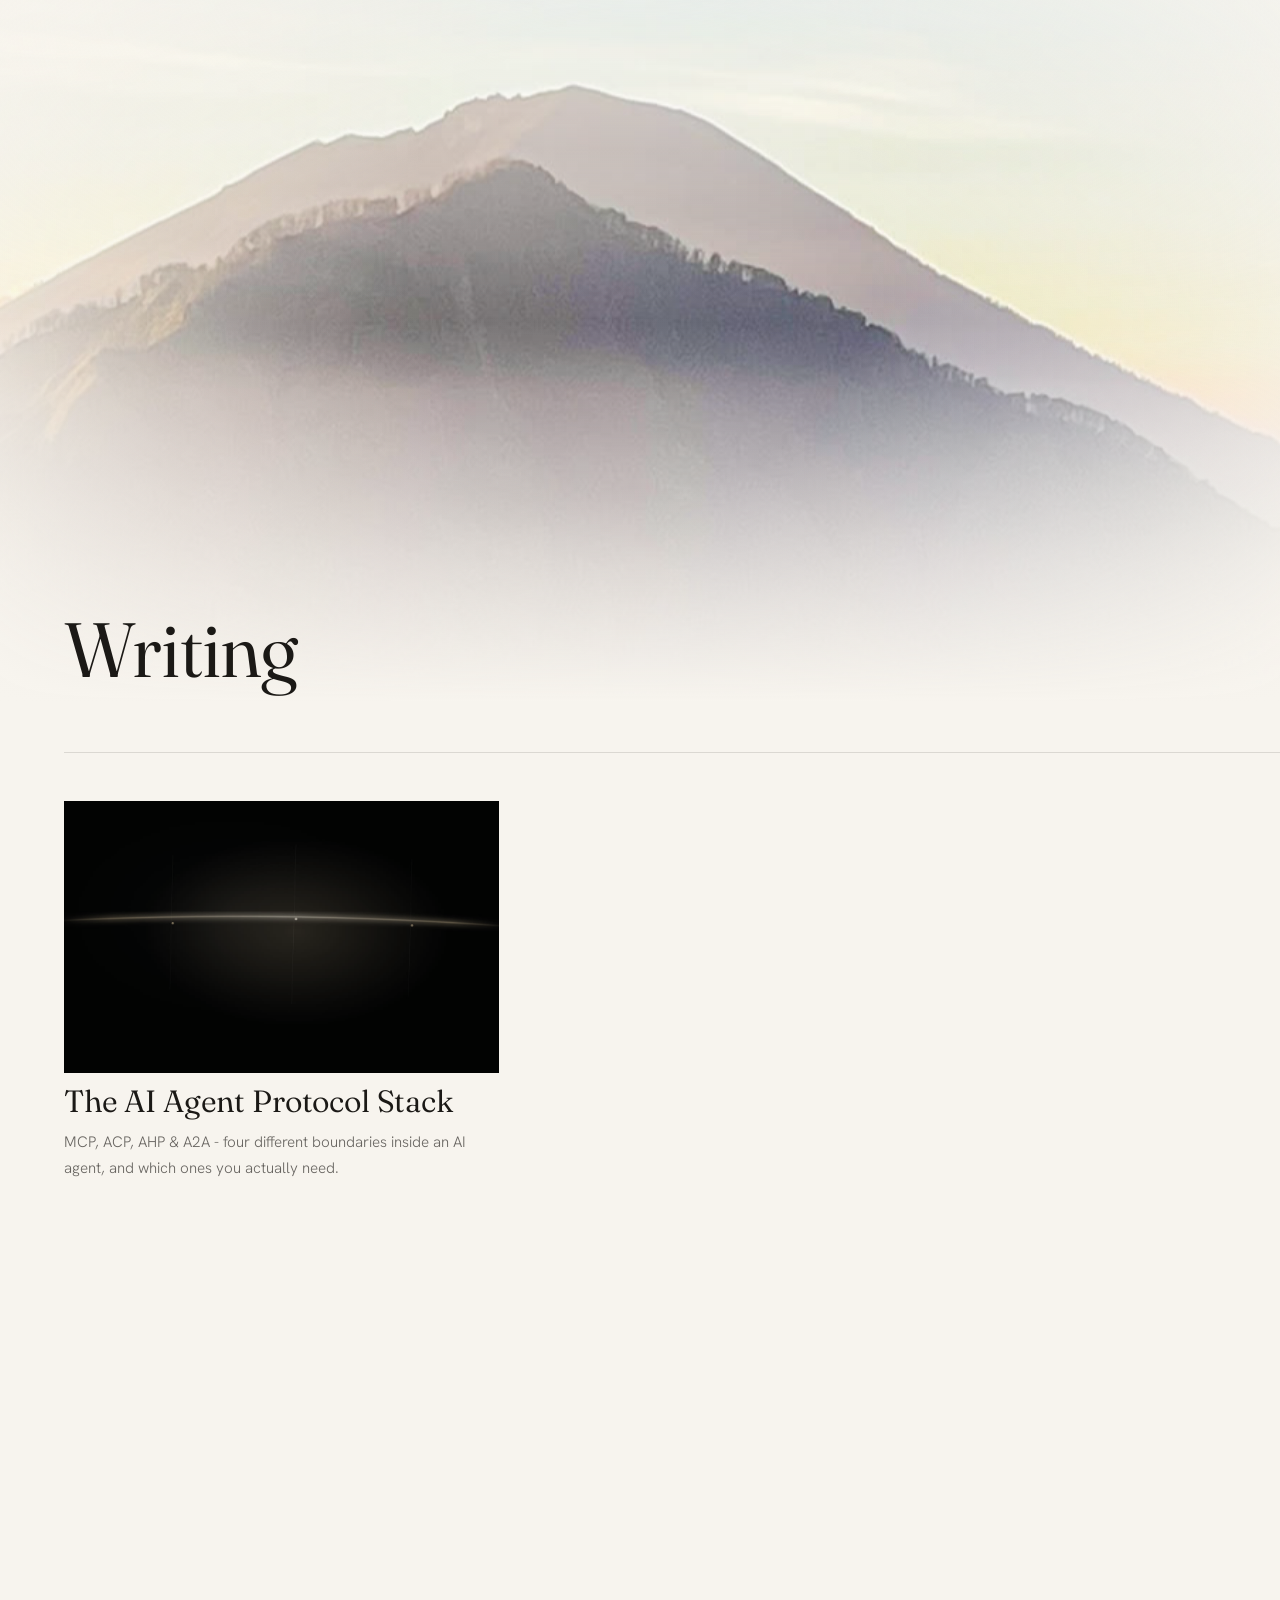
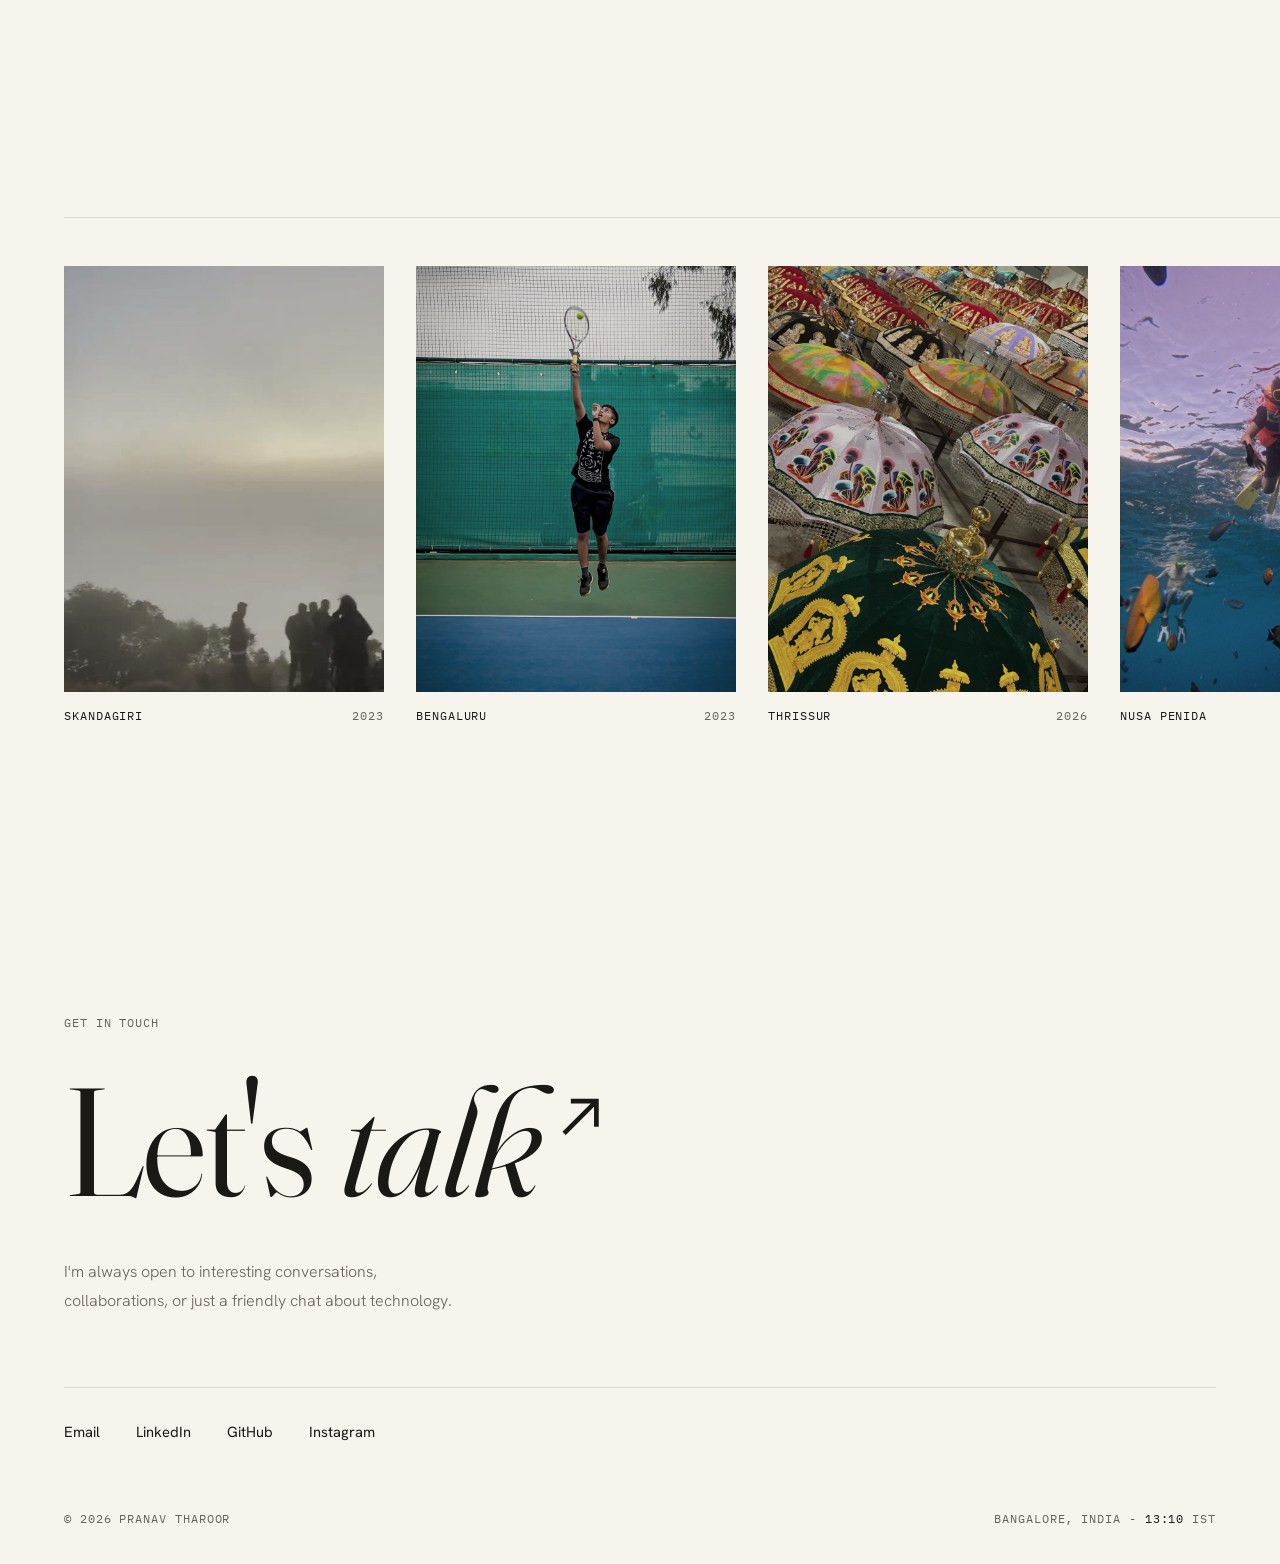
==== commit 343b872f: "Drop the italic on the hero/about em emphasis, keep the gold Both were already colored gold; the ita" ====
--- a/index.html
+++ b/index.html
@@ -768,6 +768,7 @@
         line-height: 1.65;
       }
       .hero-role em {
+        font-style: normal;
         color: var(--gold);
       }
       /* The fourth corner. Dimmer than the role beside it so the pair reads as
@@ -867,6 +868,7 @@
         letter-spacing: -0.005em;
       }
       .statement-lead em {
+        font-style: normal;
         color: var(--gold);
       }
       .statement-body {
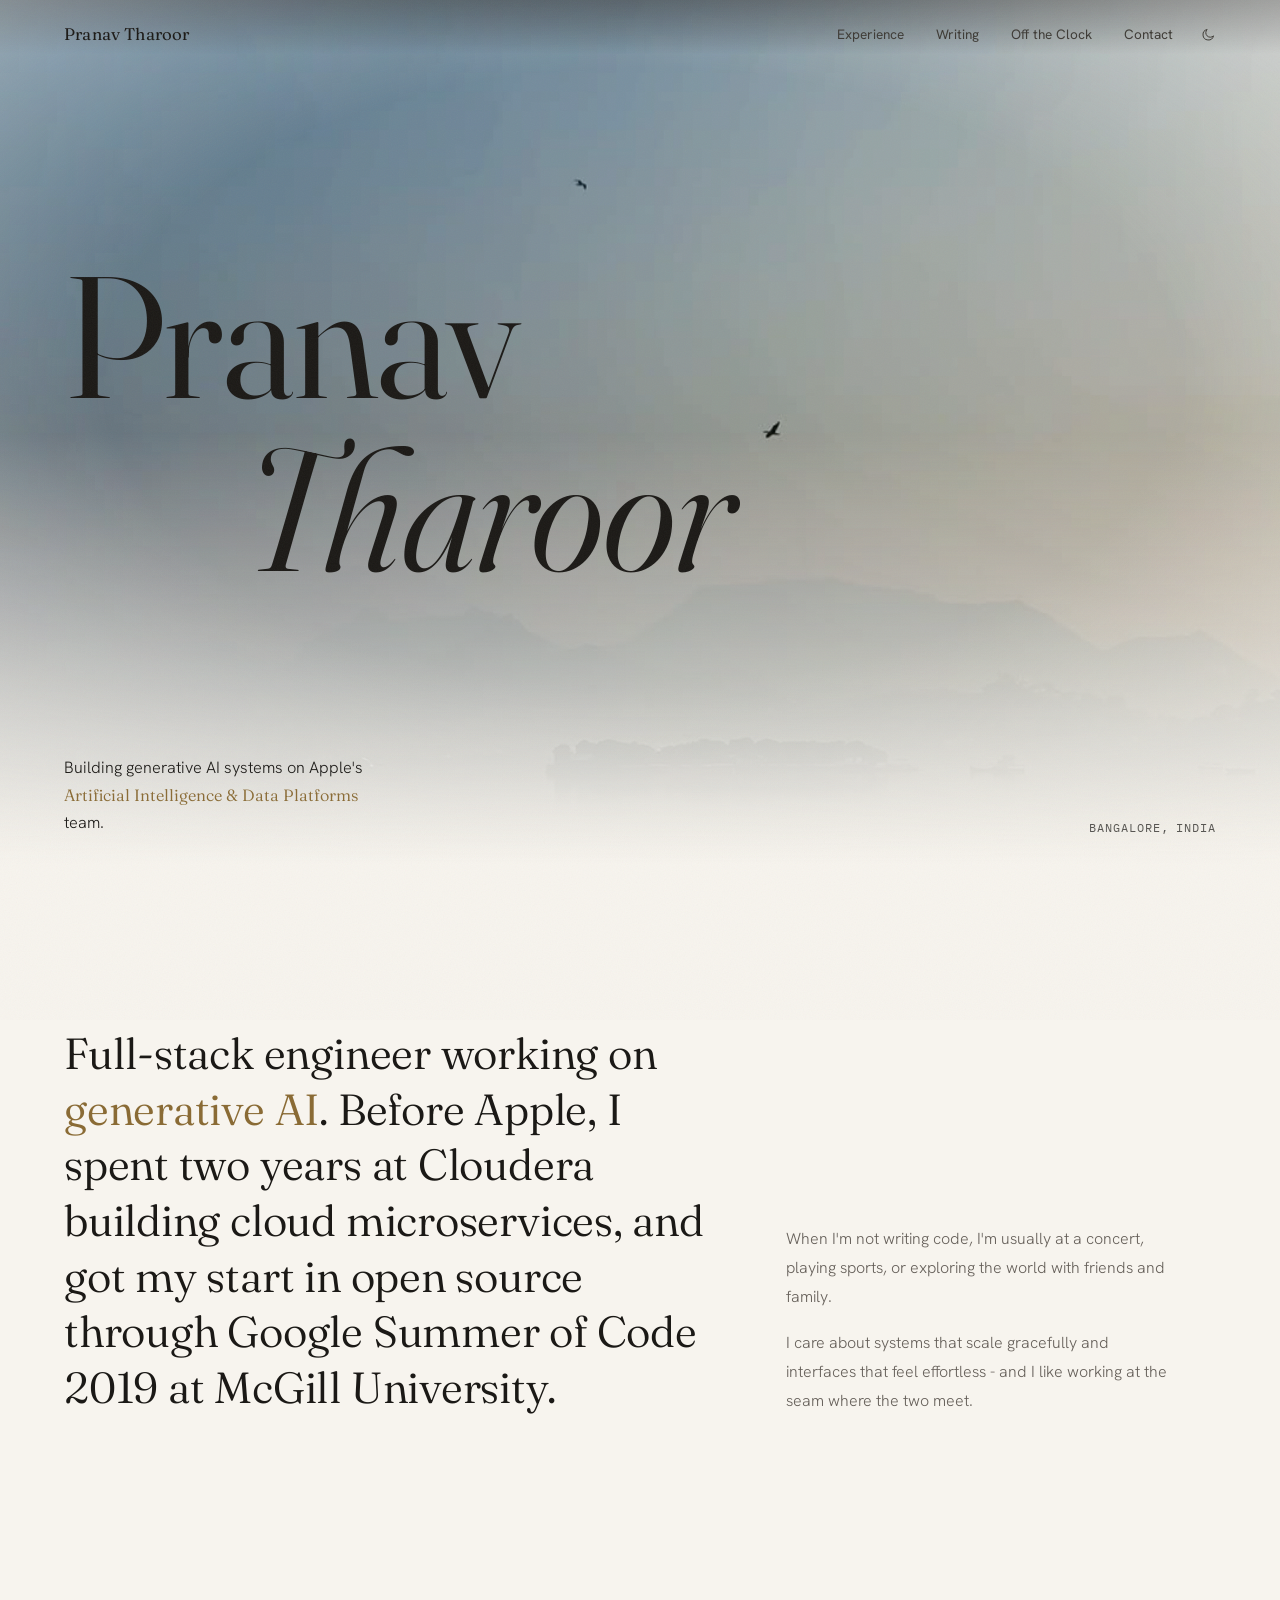
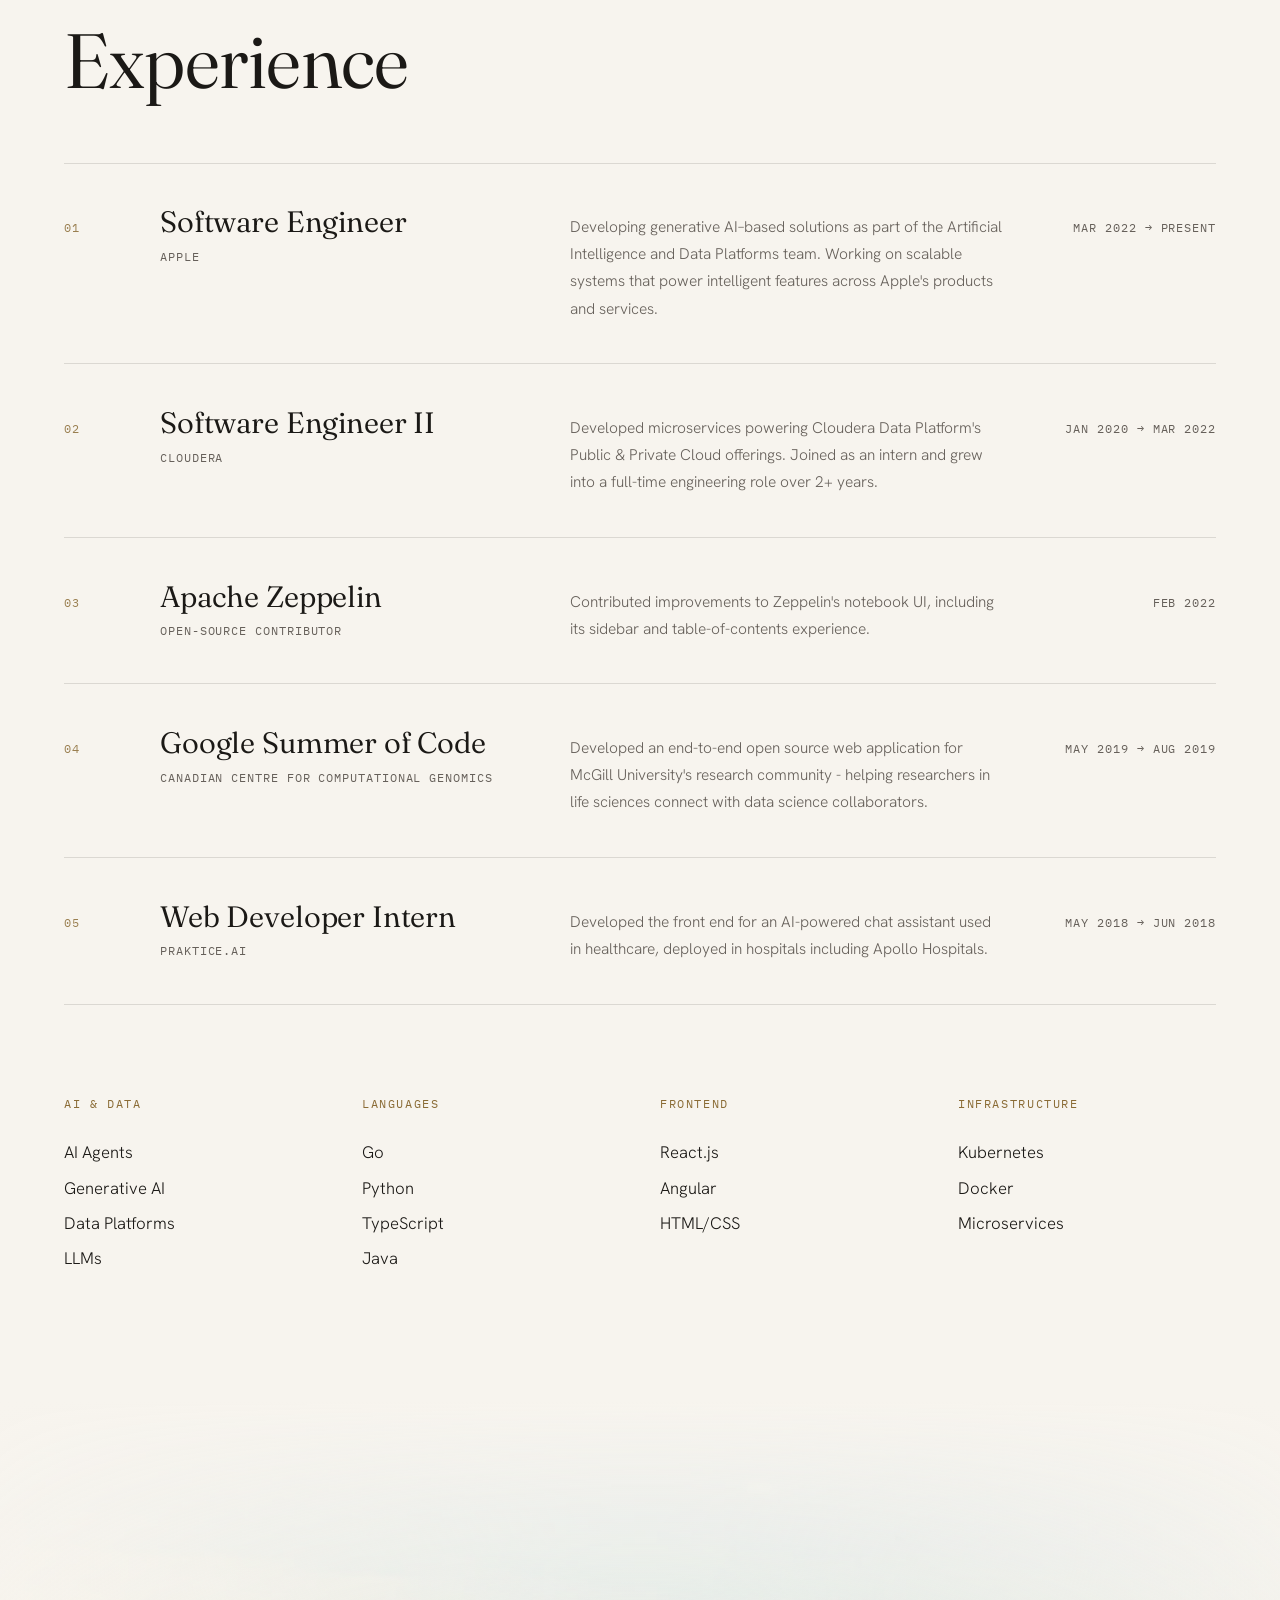
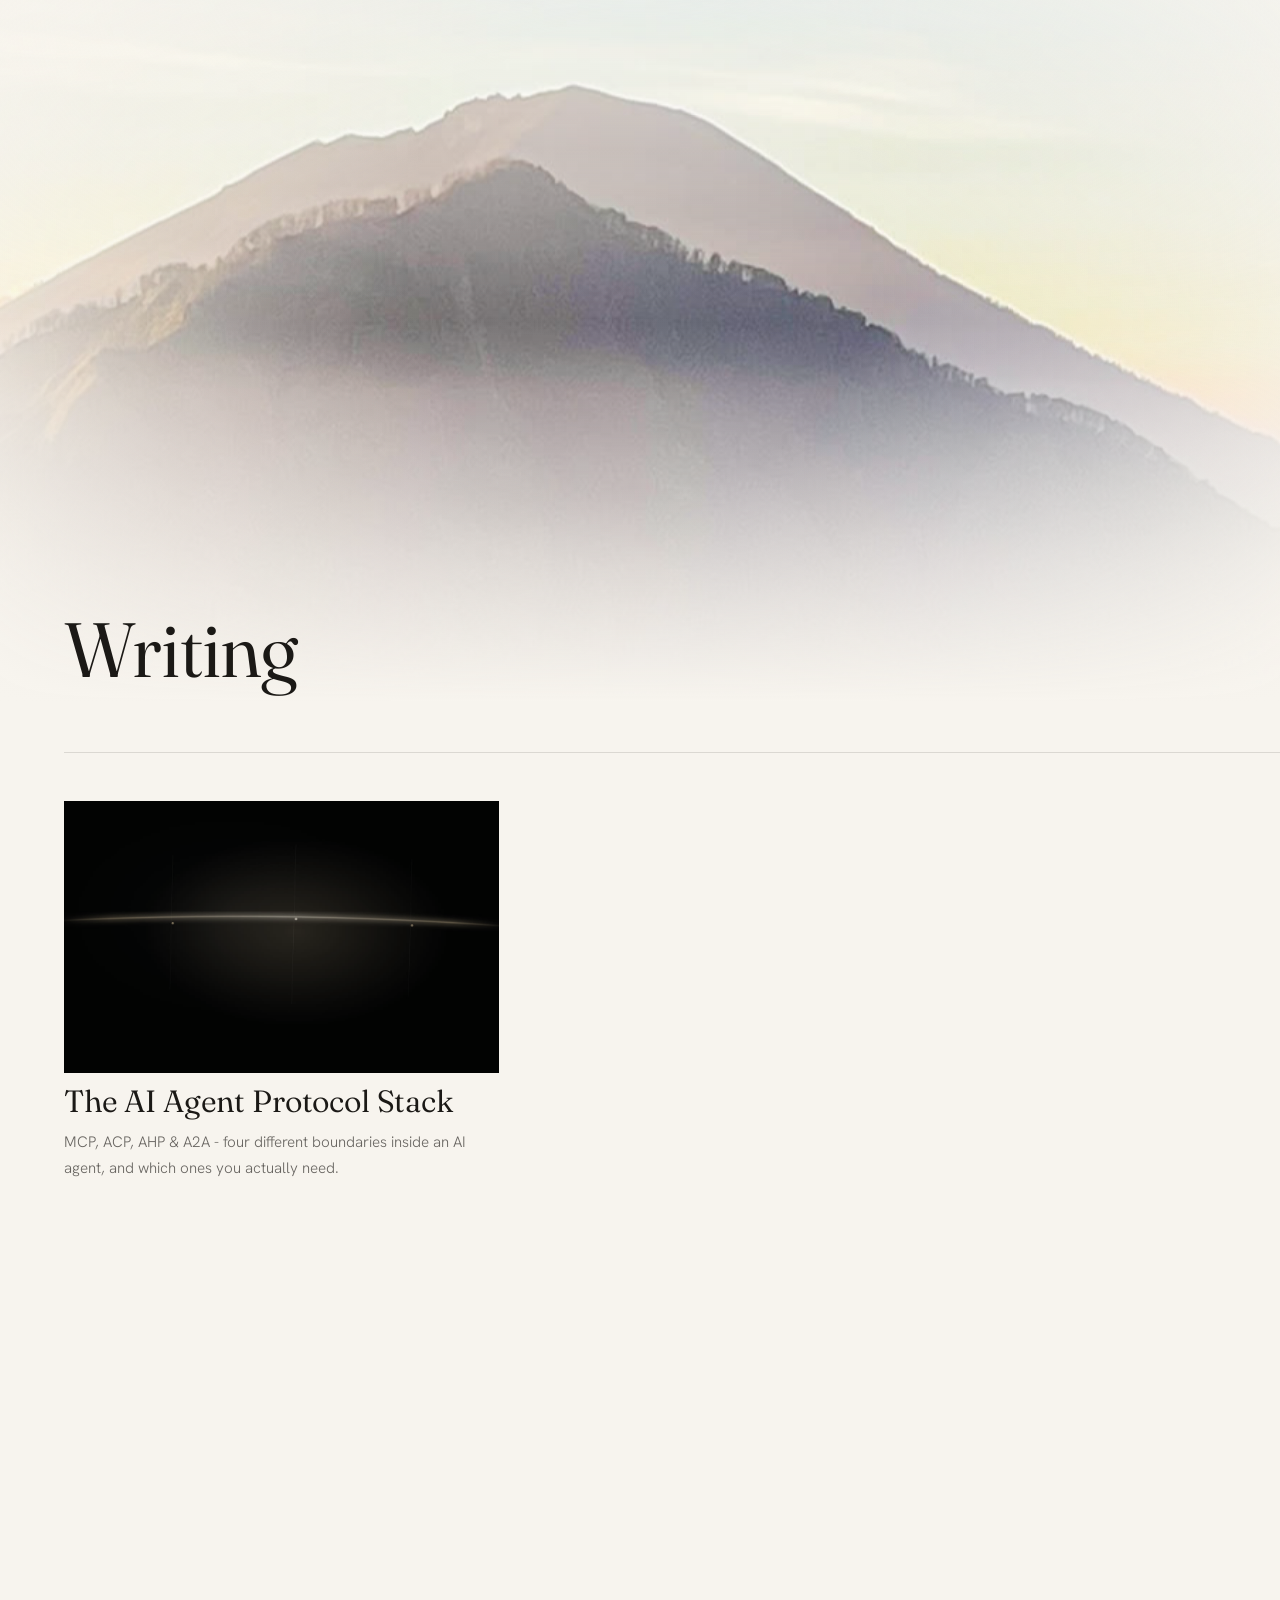
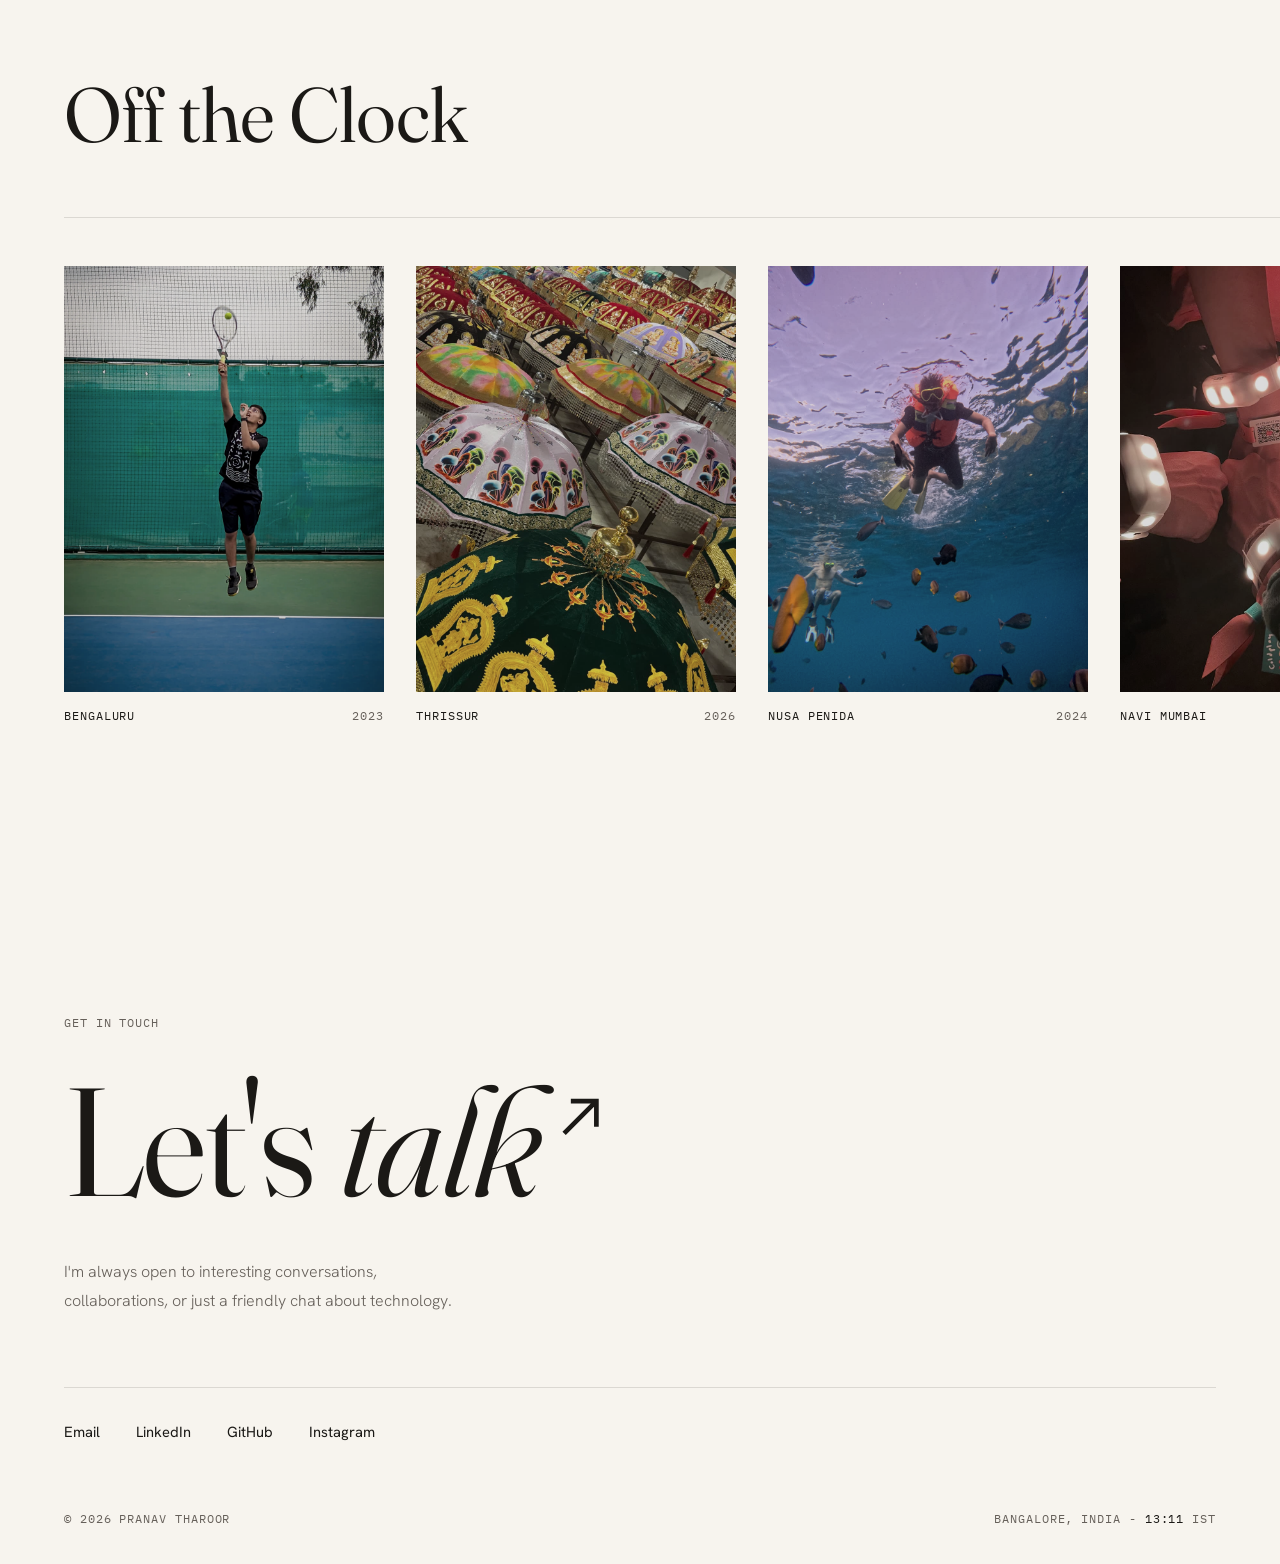
==== commit 0c7b1e5d: "Add a desktop PNG favicon and apple-touch-icon A favicon checker flagged both as missing. SVG favico" ====
--- a/index.html
+++ b/index.html
@@ -102,6 +102,8 @@
     </script>
 
     <link rel="icon" type="image/svg+xml" href="/favicon.svg" />
+    <link rel="icon" type="image/png" sizes="32x32" href="/favicon-32.png" />
+    <link rel="apple-touch-icon" href="/apple-touch-icon.png" />
     <link rel="preconnect" href="https://fonts.googleapis.com" />
     <link rel="preconnect" href="https://fonts.gstatic.com" crossorigin="" />
     <link
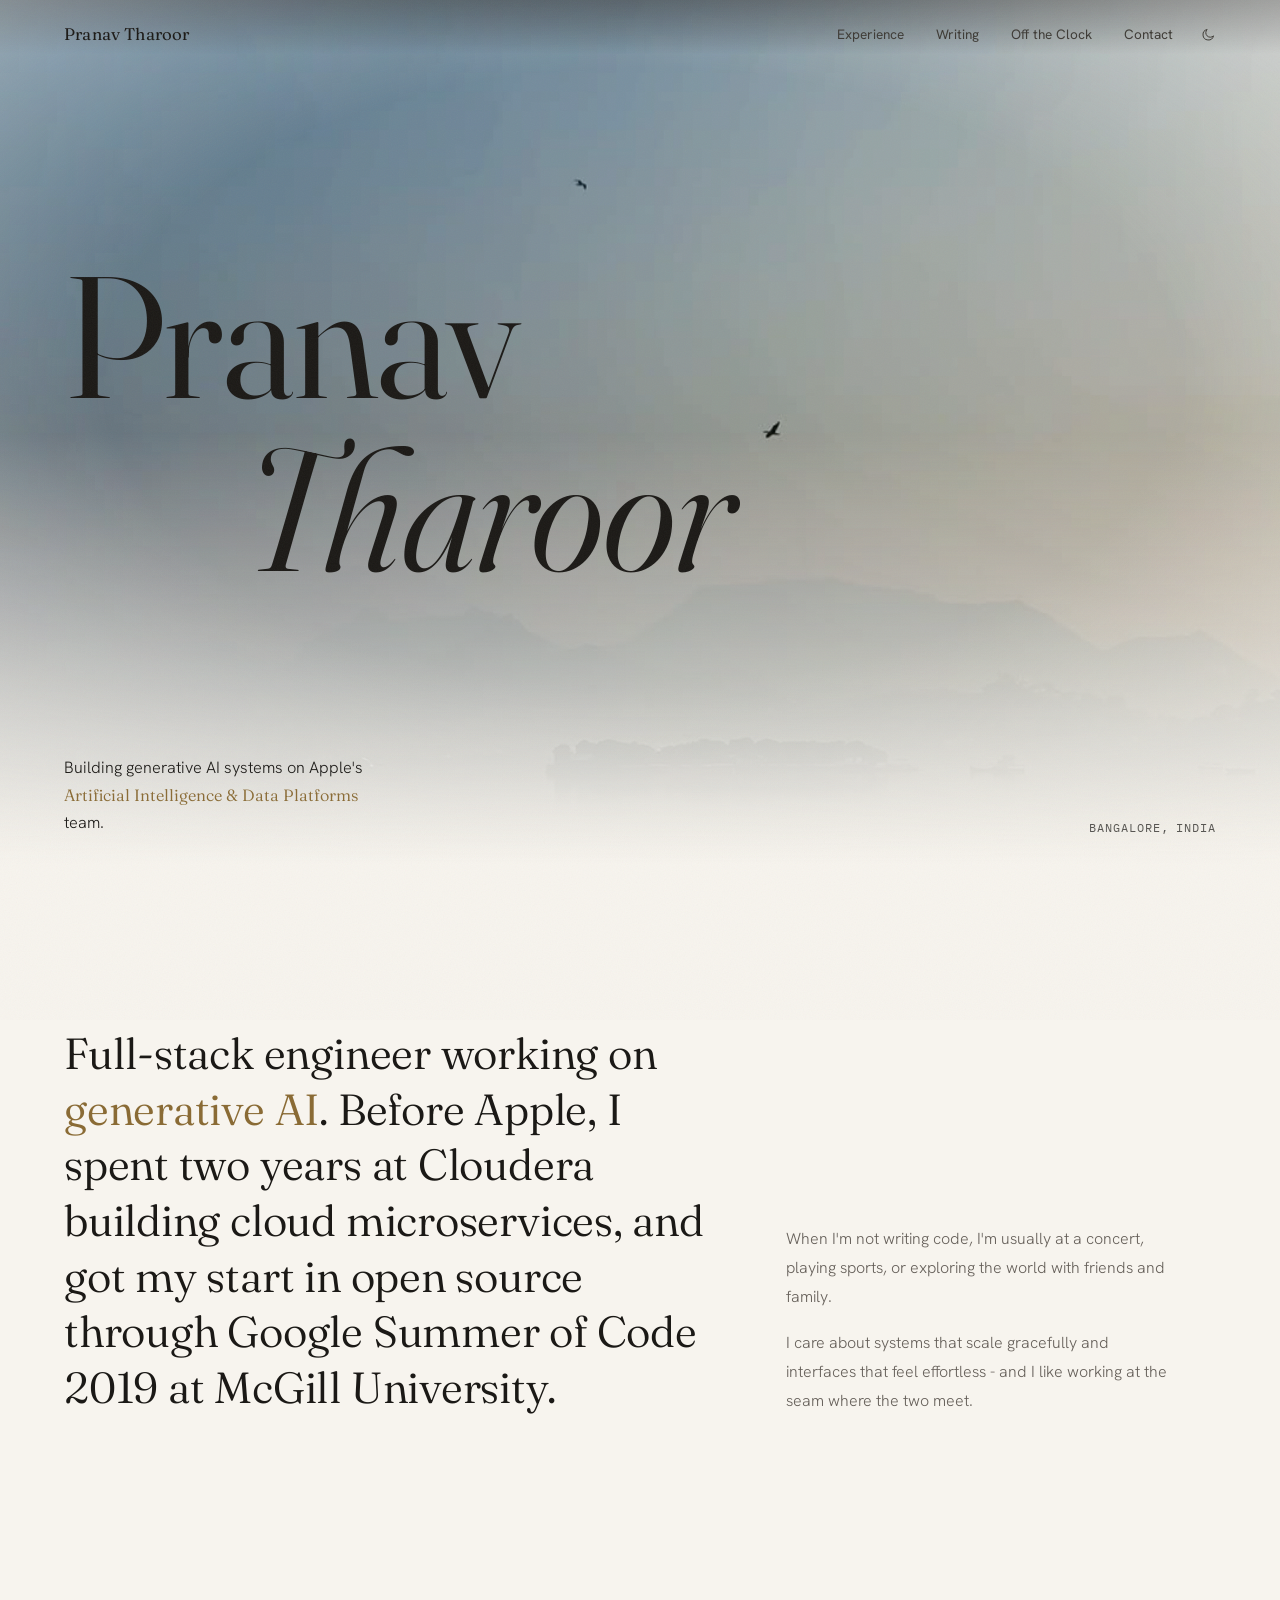
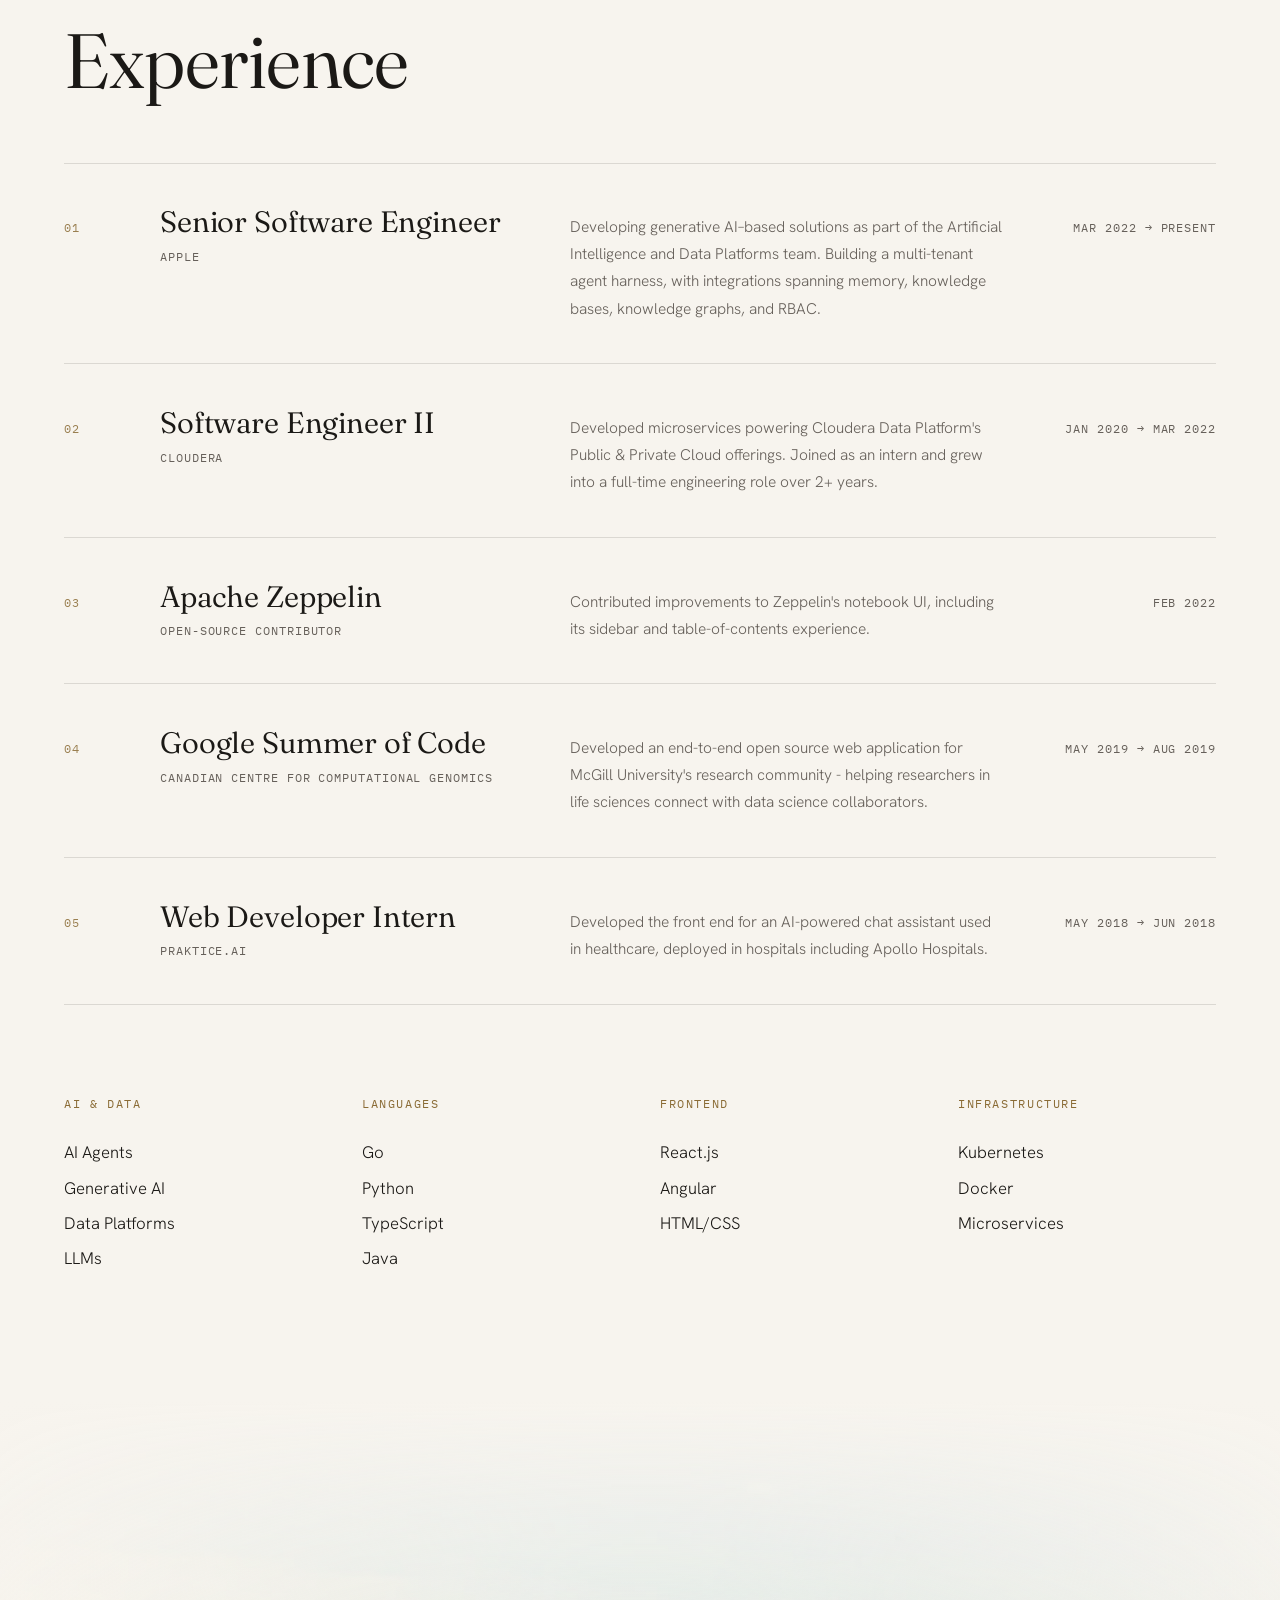
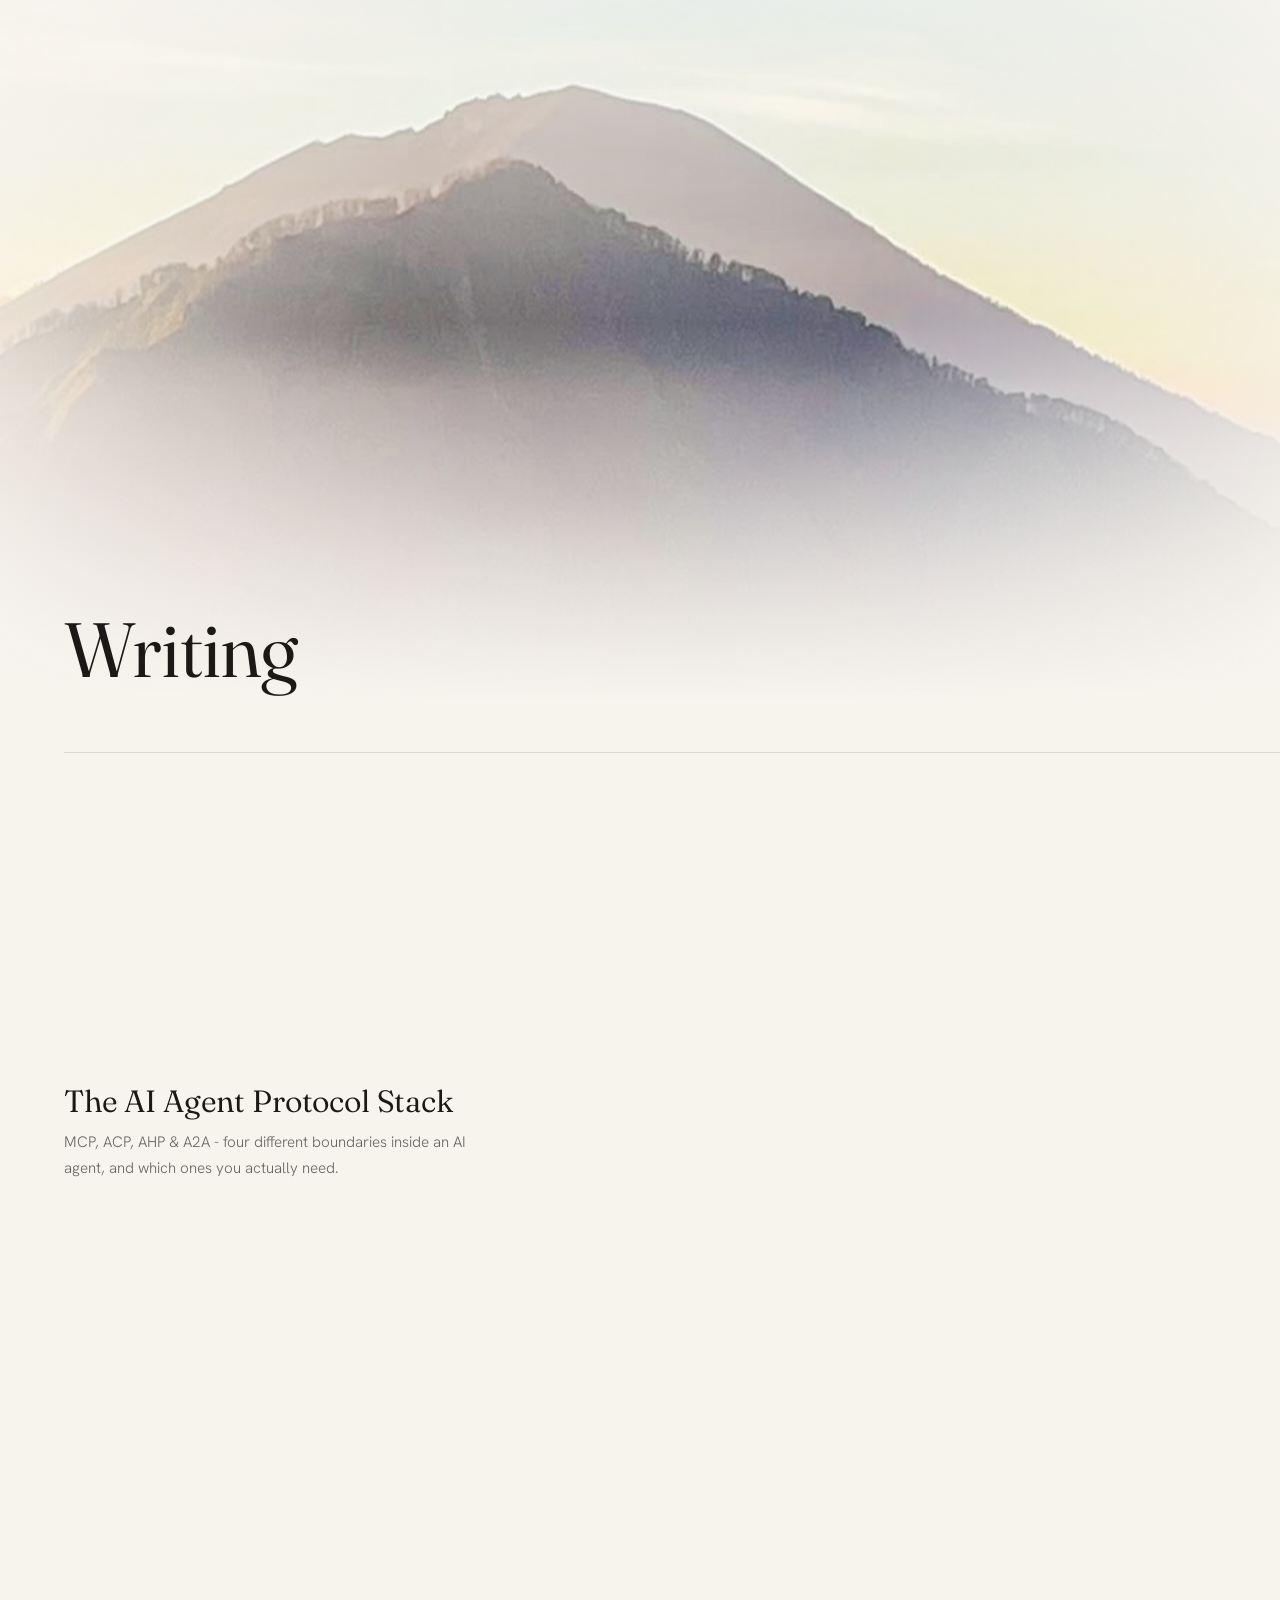
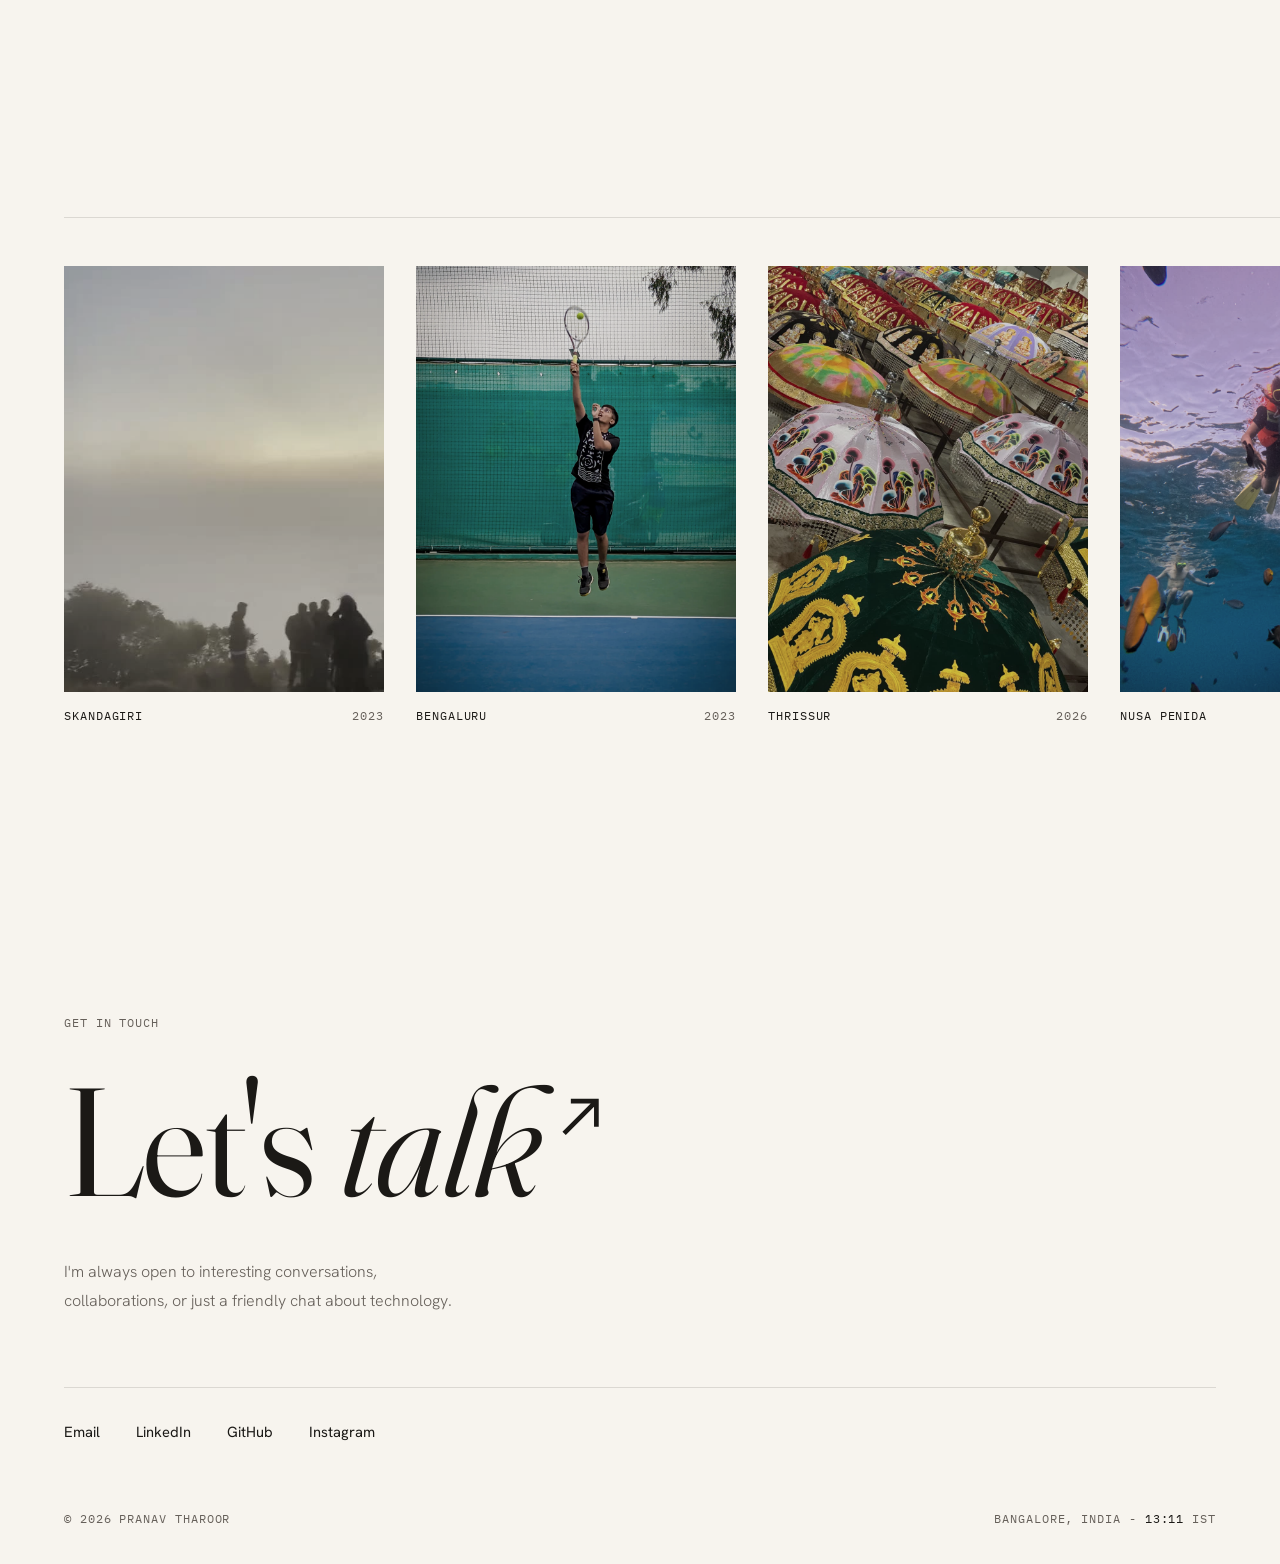
==== commit 986b6847: "Update Apple title to Senior Software Engineer, rework description Title change reflected in both th" ====
--- a/index.html
+++ b/index.html
@@ -80,7 +80,7 @@
         "name": "Pranav Tharoor",
         "url": "https://pranavtharoor.com/",
         "image": "https://pranavtharoor.com/img/og.jpg",
-        "jobTitle": "Software Engineer",
+        "jobTitle": "Senior Software Engineer",
         "worksFor": { "@type": "Organization", "name": "Apple" },
         "address": {
           "@type": "PostalAddress",
@@ -2062,14 +2062,14 @@
         <li class="job" data-reveal>
           <span class="job-idx mono">01</span>
           <div>
-            <h3 class="job-role">Software Engineer</h3>
+            <h3 class="job-role">Senior Software Engineer</h3>
             <span class="job-co mono">Apple</span>
           </div>
           <p class="job-desc">
             Developing generative AI–based solutions as part of the Artificial
-            Intelligence and Data Platforms team. Working on scalable systems
-            that power intelligent features across Apple's products and
-            services.
+            Intelligence and Data Platforms team. Building a multi-tenant
+            agent harness, with integrations spanning memory, knowledge
+            bases, knowledge graphs, and RBAC.
           </p>
           <span class="job-date mono">Mar 2022 → Present</span>
         </li>
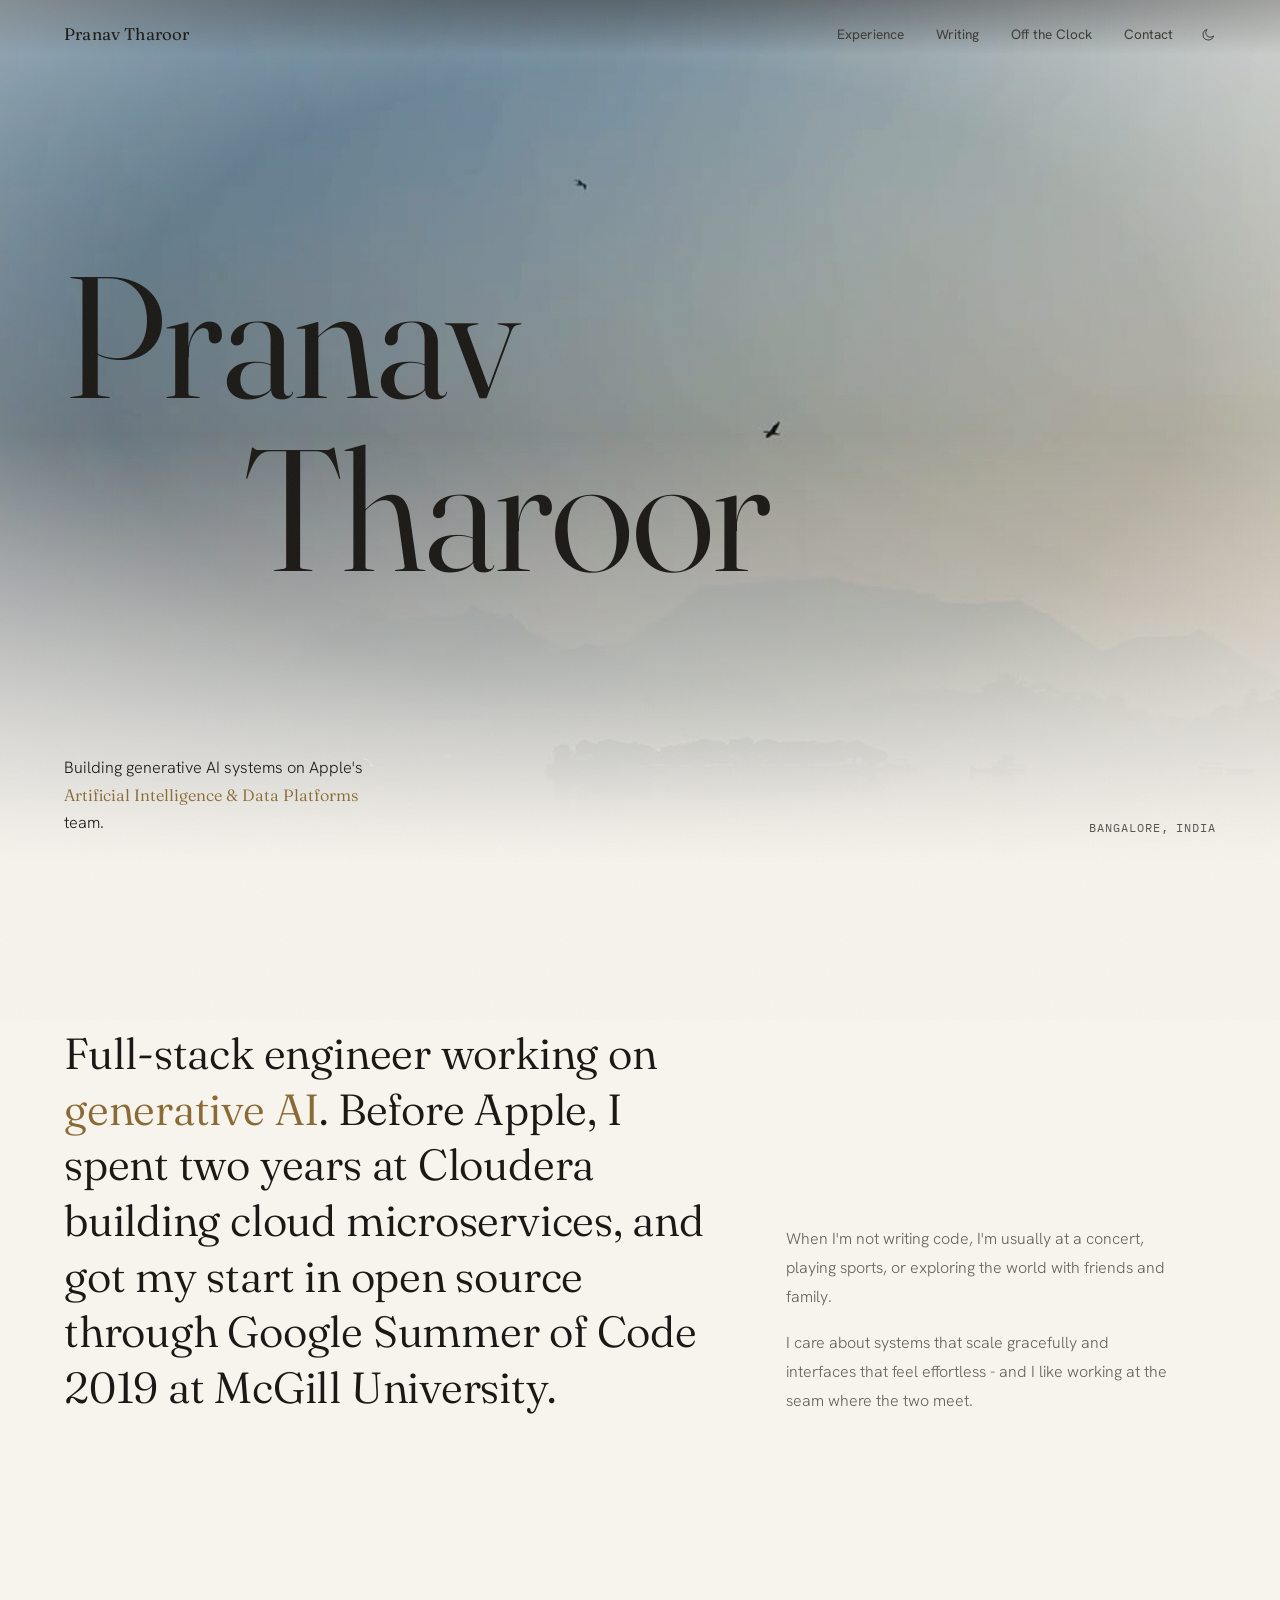
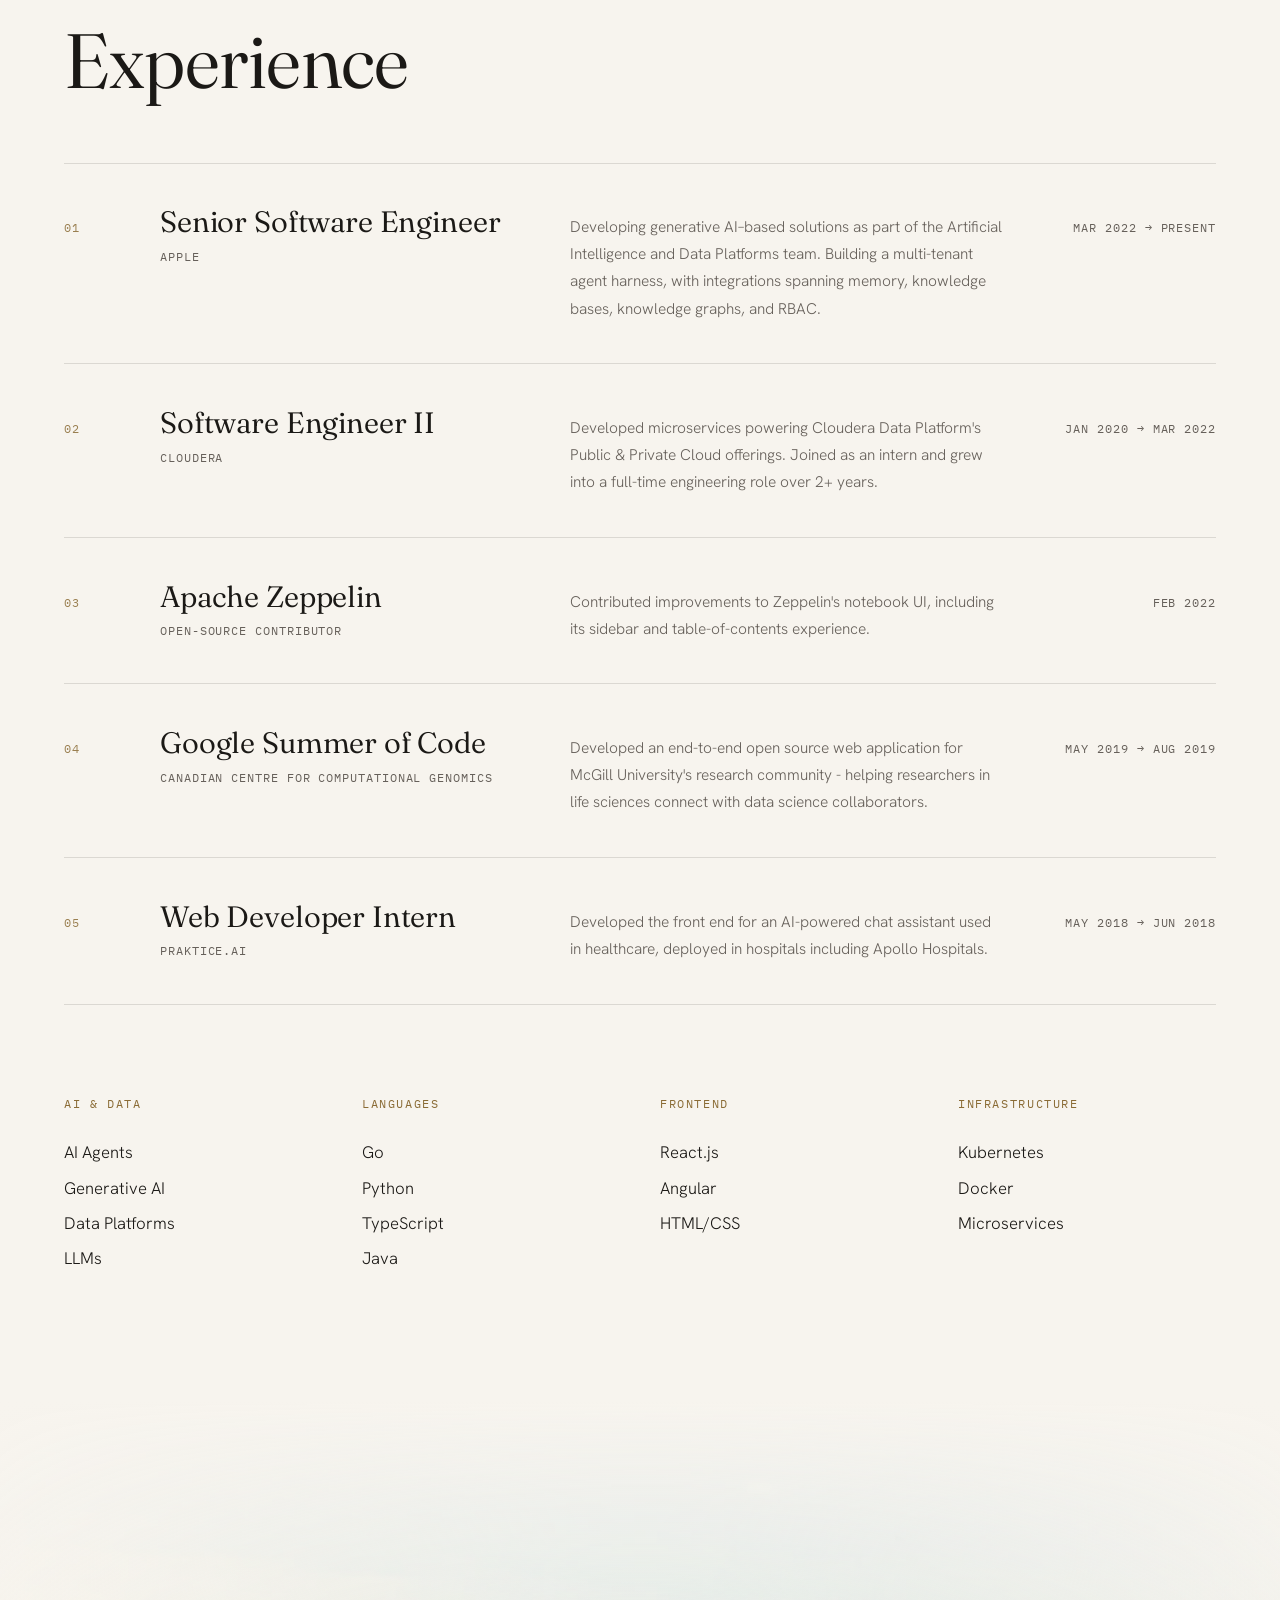
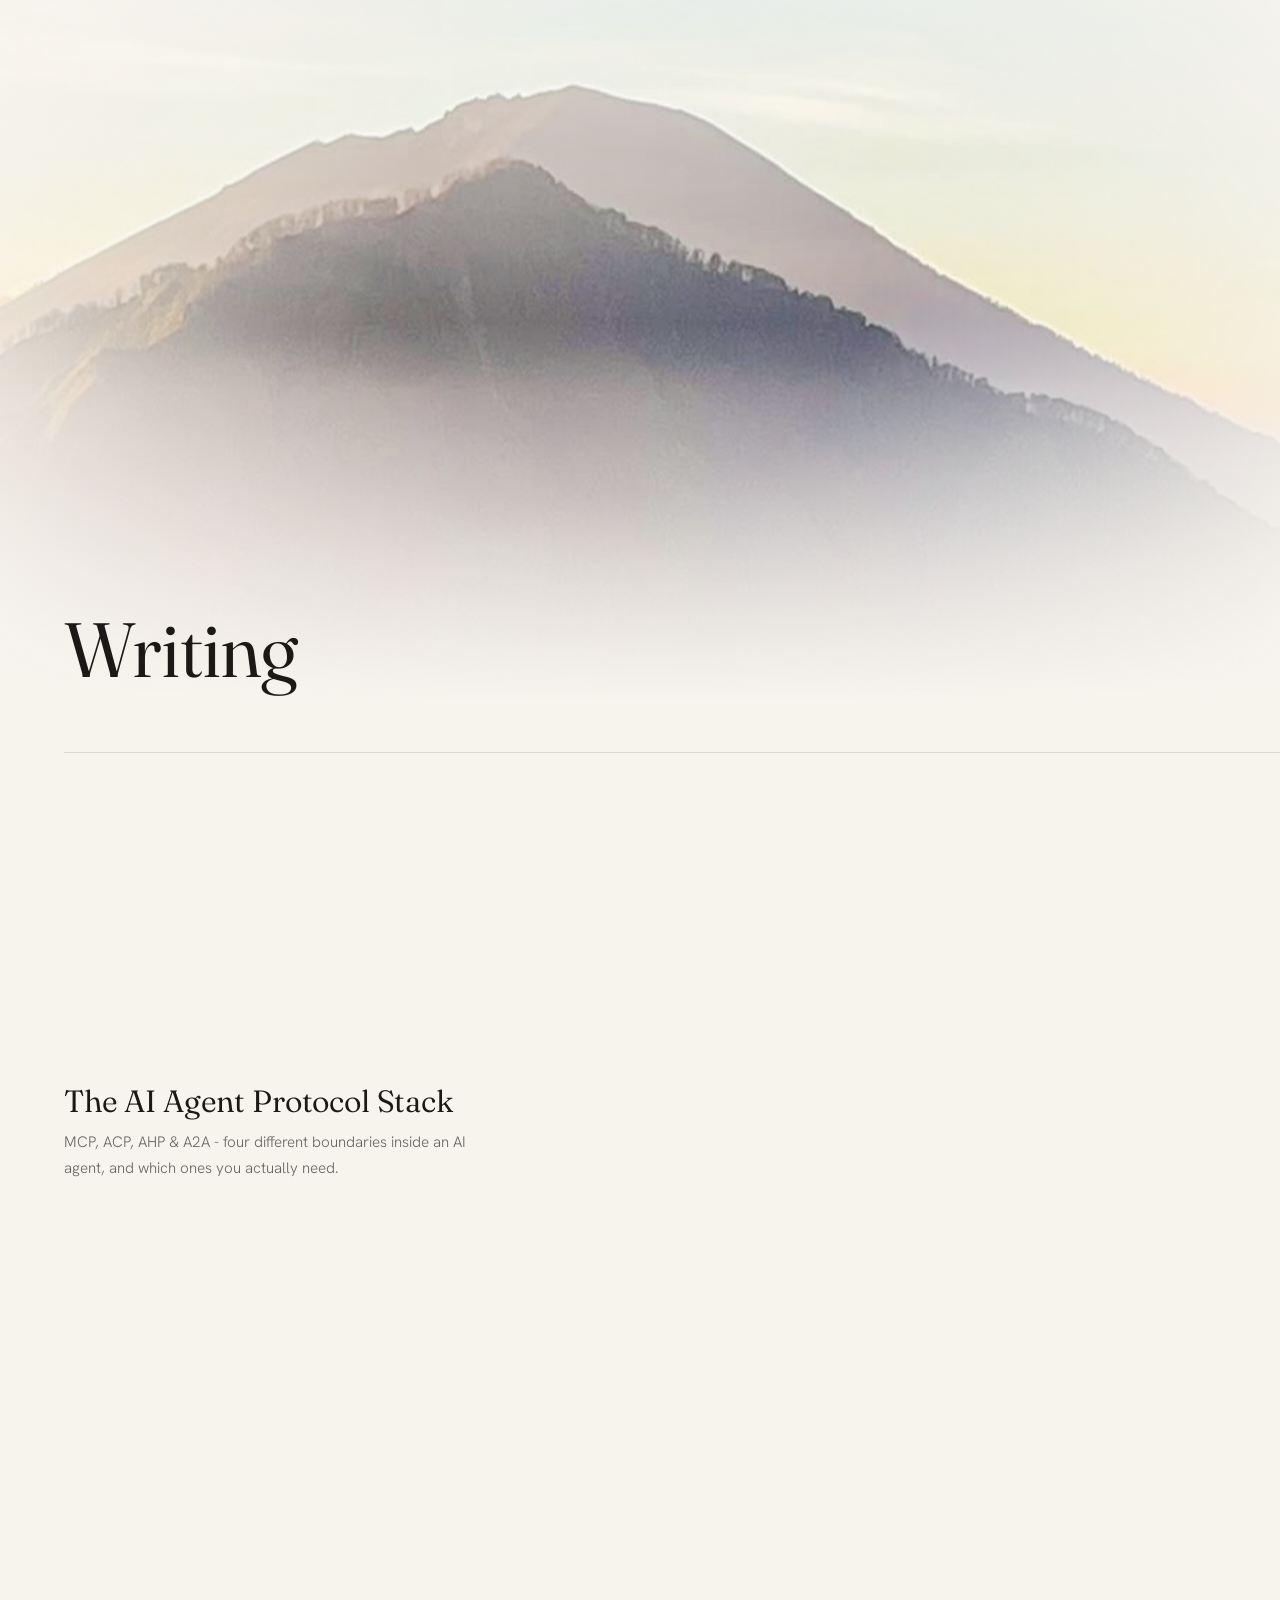
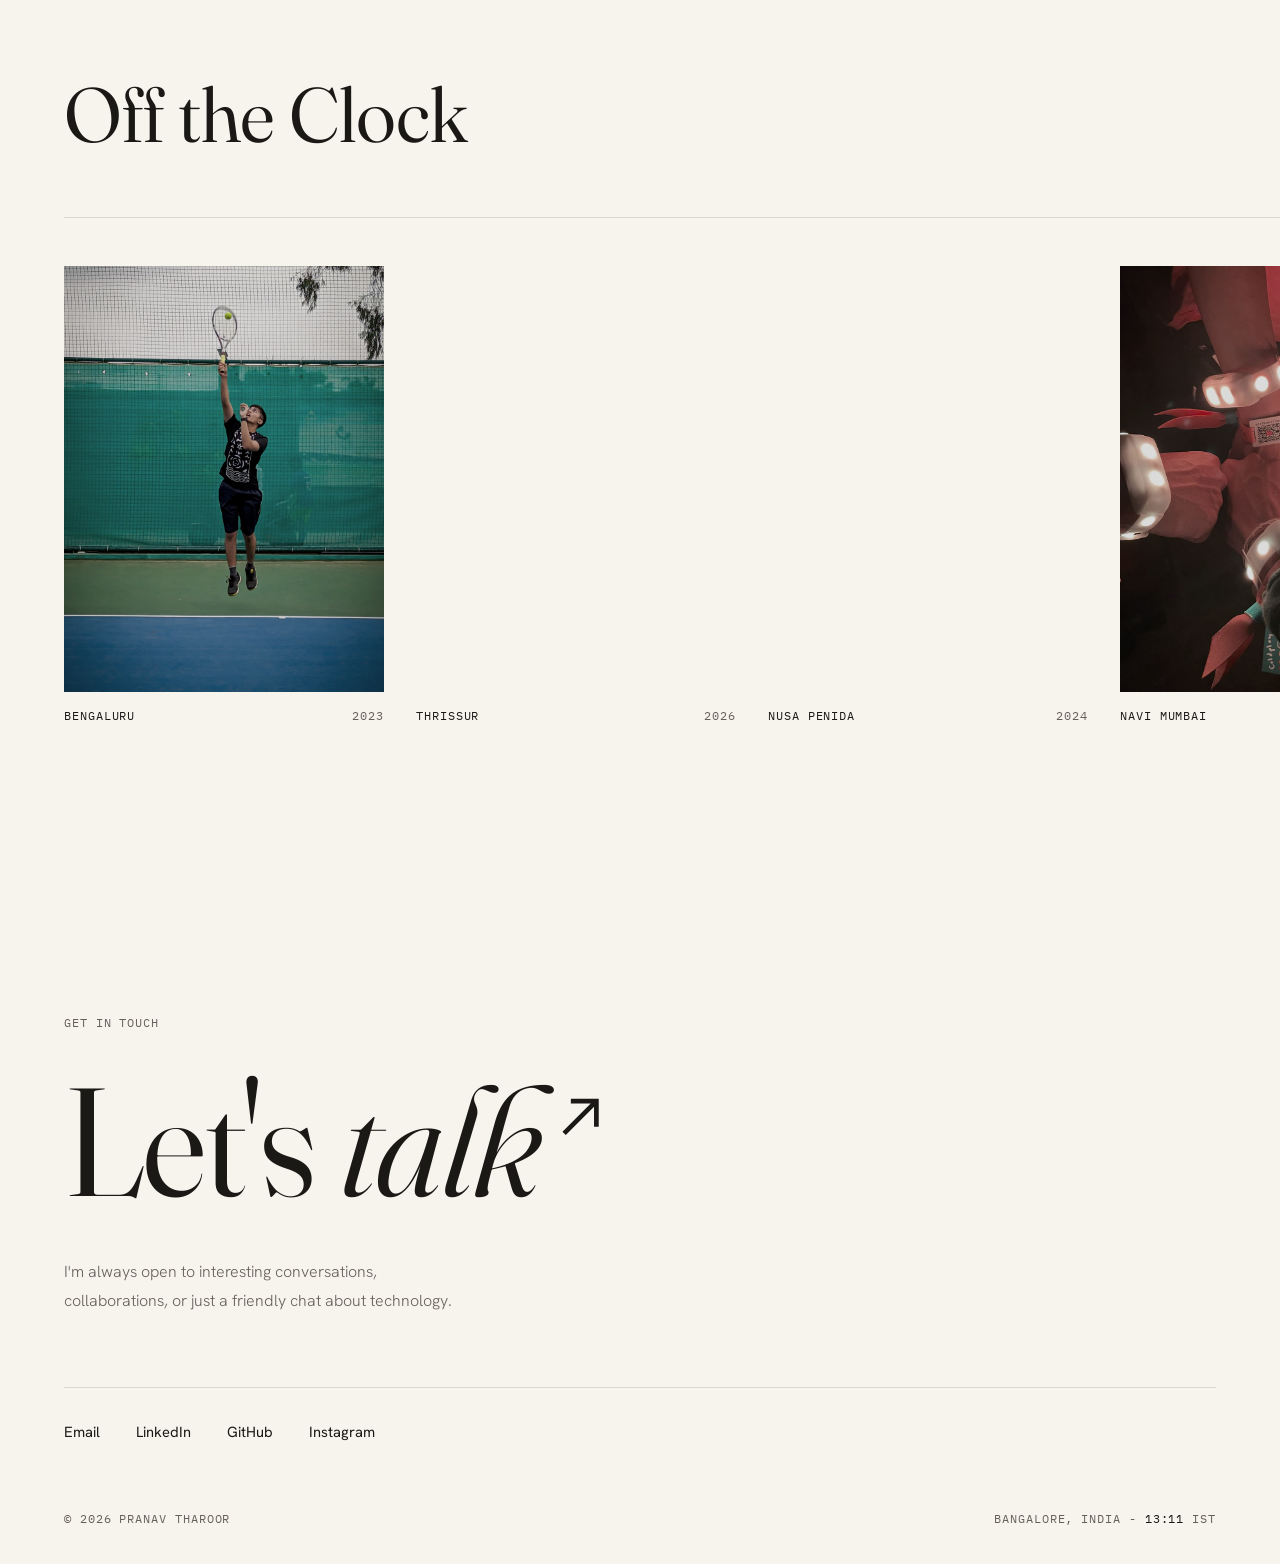
==== commit 56ac8ac4: "Set the masthead's 'Tharoor' upright, matching 'Pranav' Drops the roman/italic split in the hero nam" ====
--- a/index.html
+++ b/index.html
@@ -750,7 +750,7 @@
       }
       .hero-name .line--2 .line-inner {
         animation-delay: 0.38s;
-        font-style: italic;
+        font-style: normal;
         font-weight: 340;
       }
 
